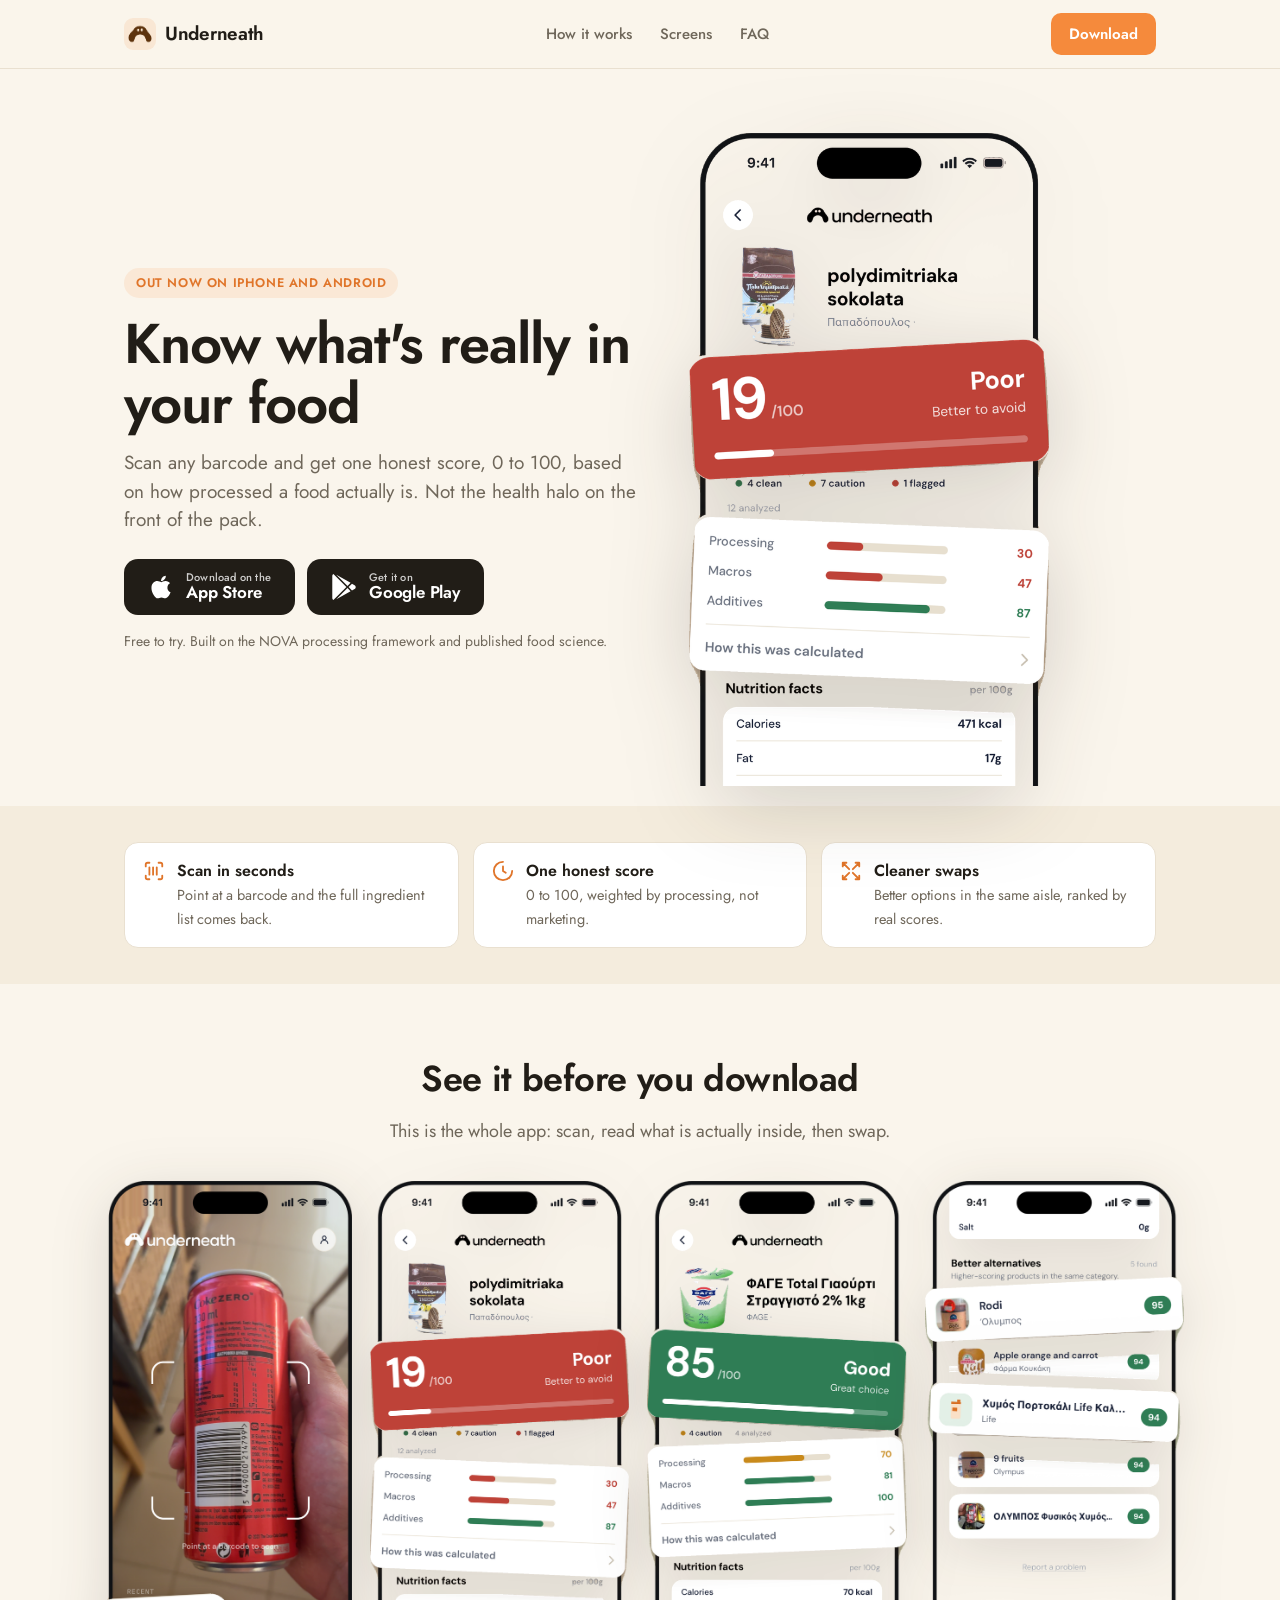
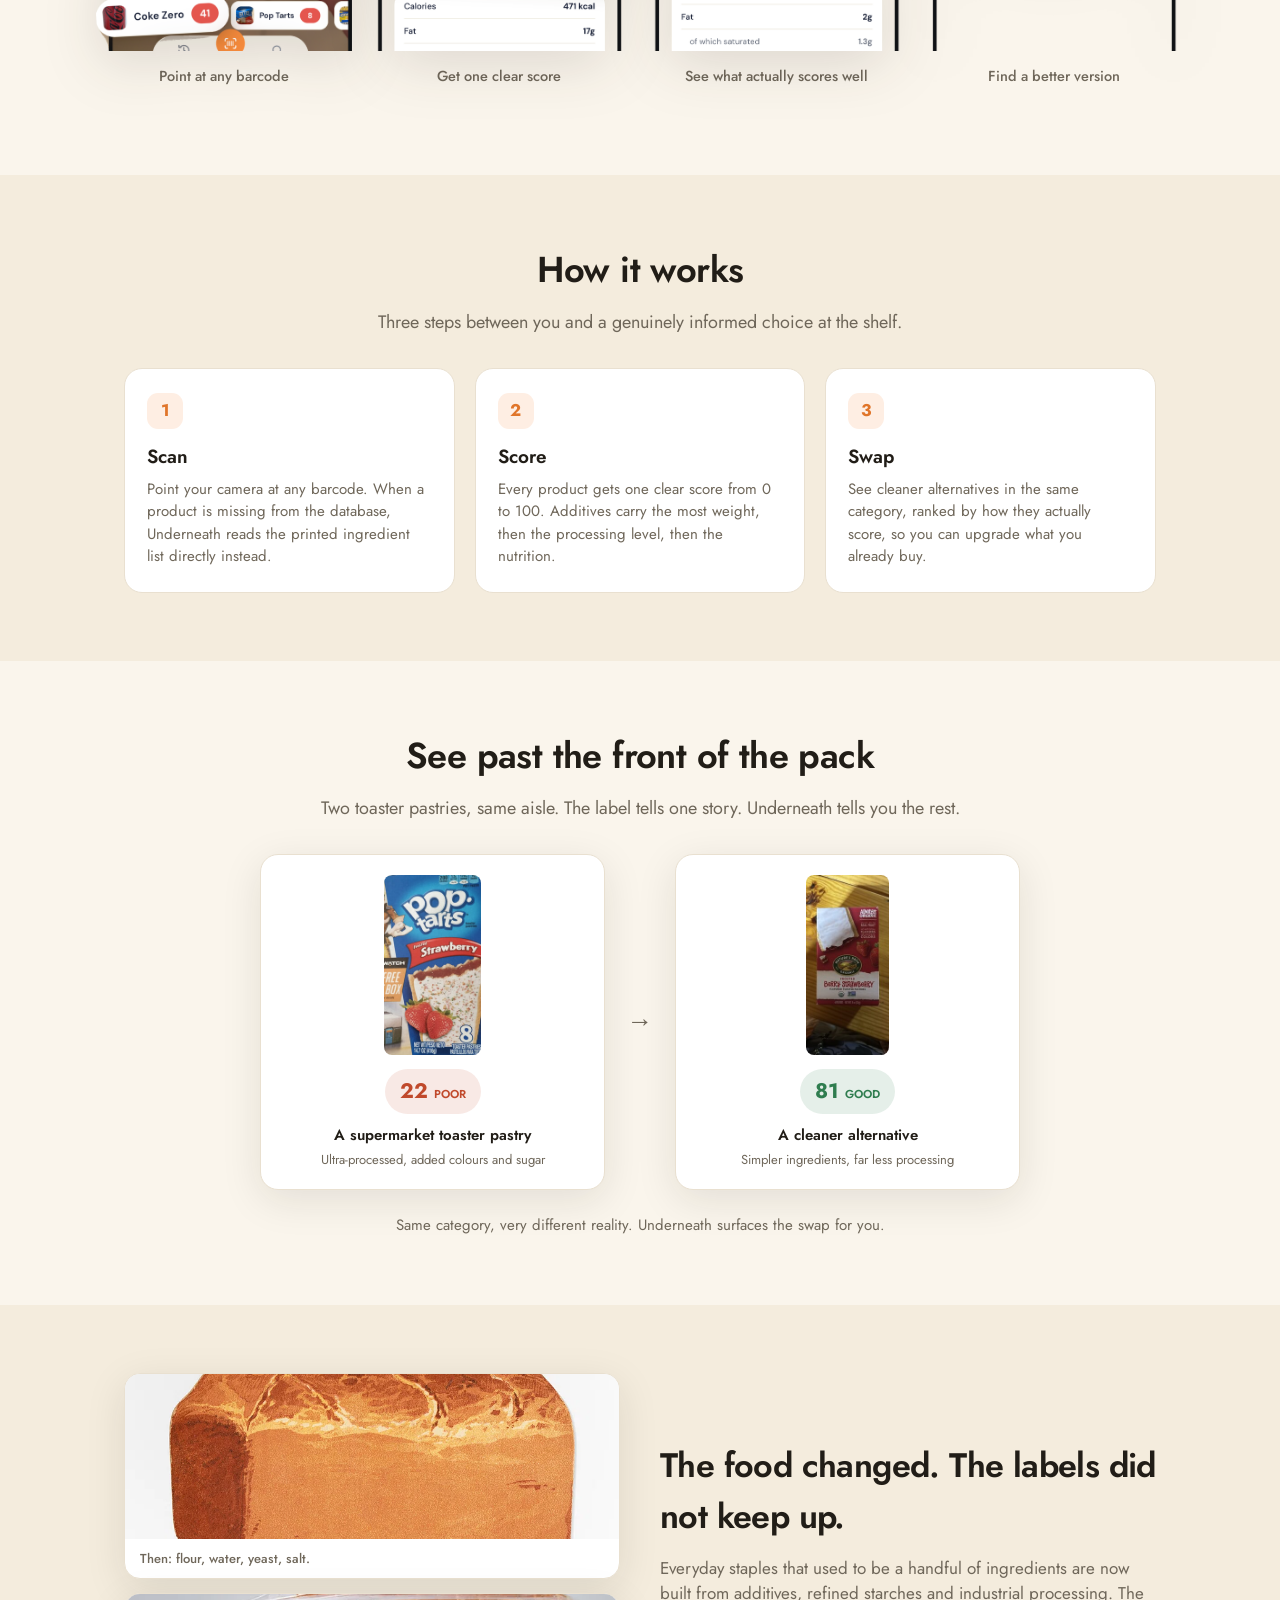
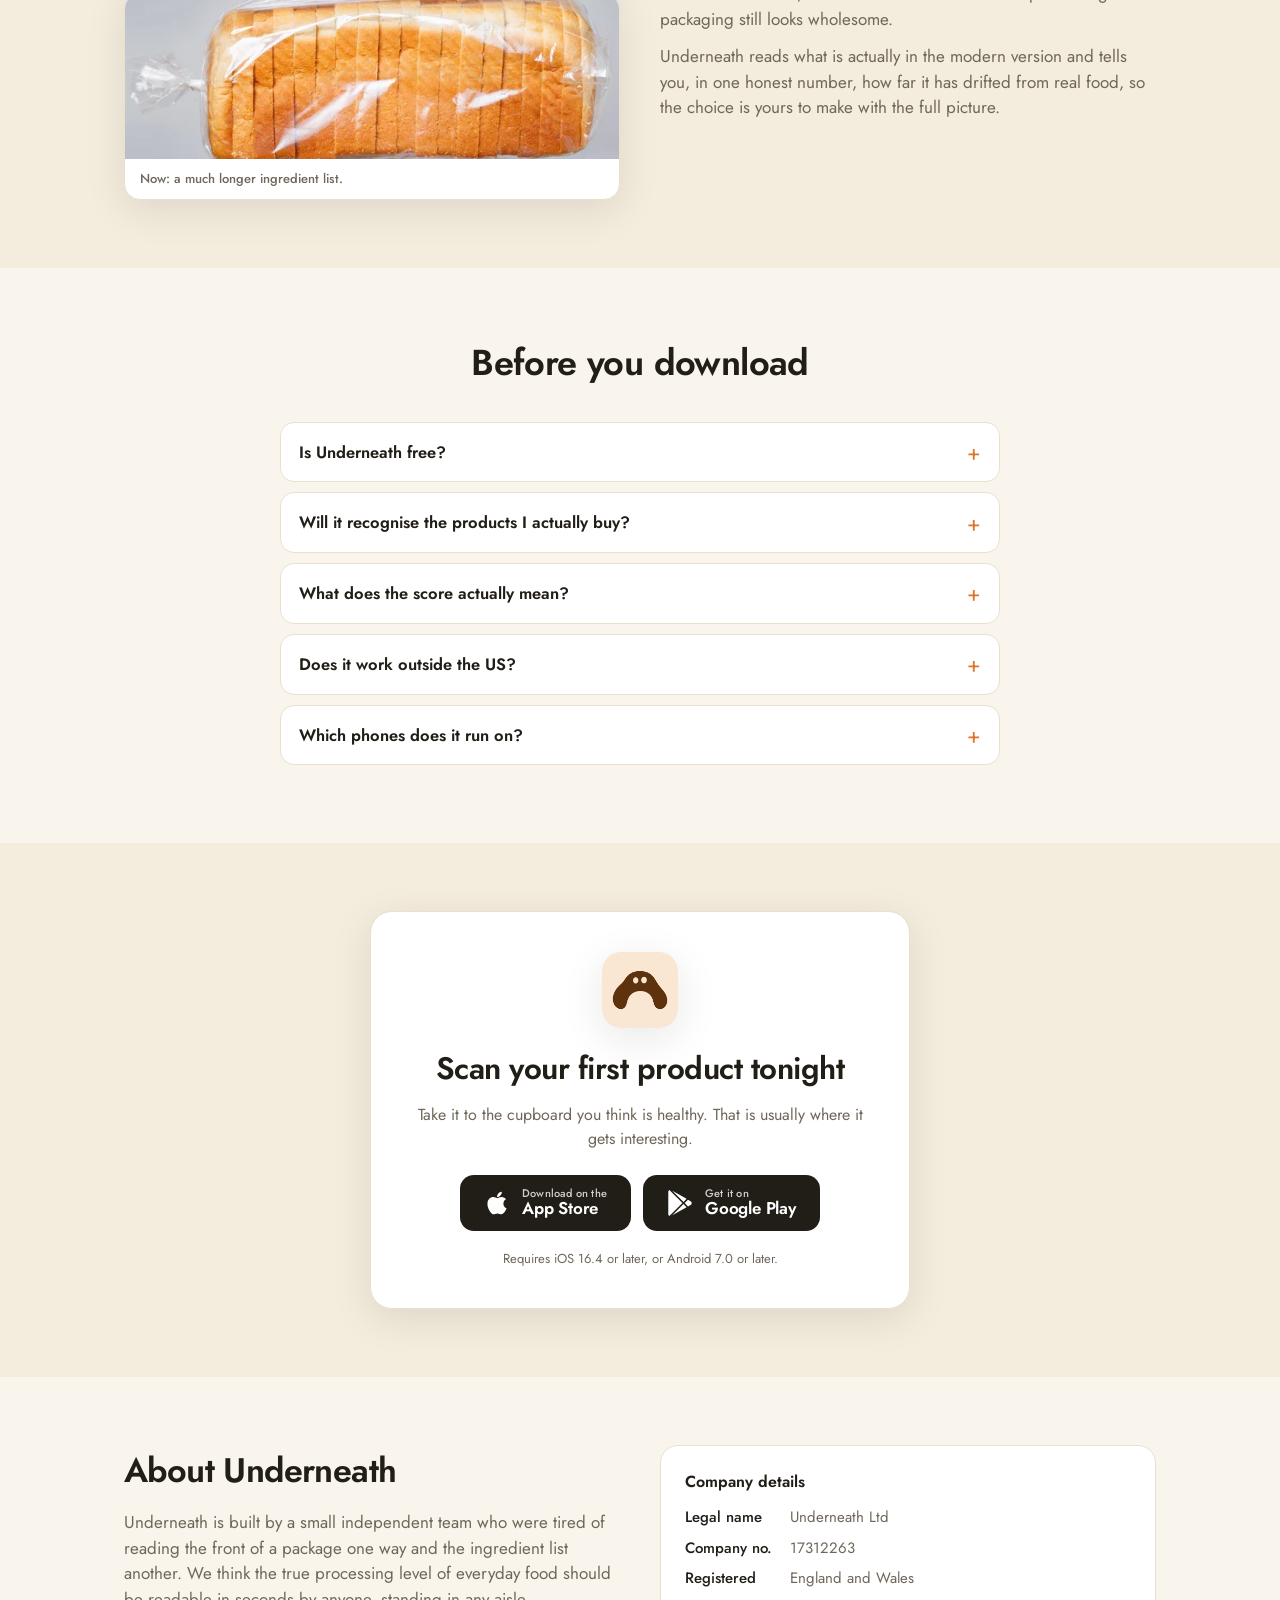
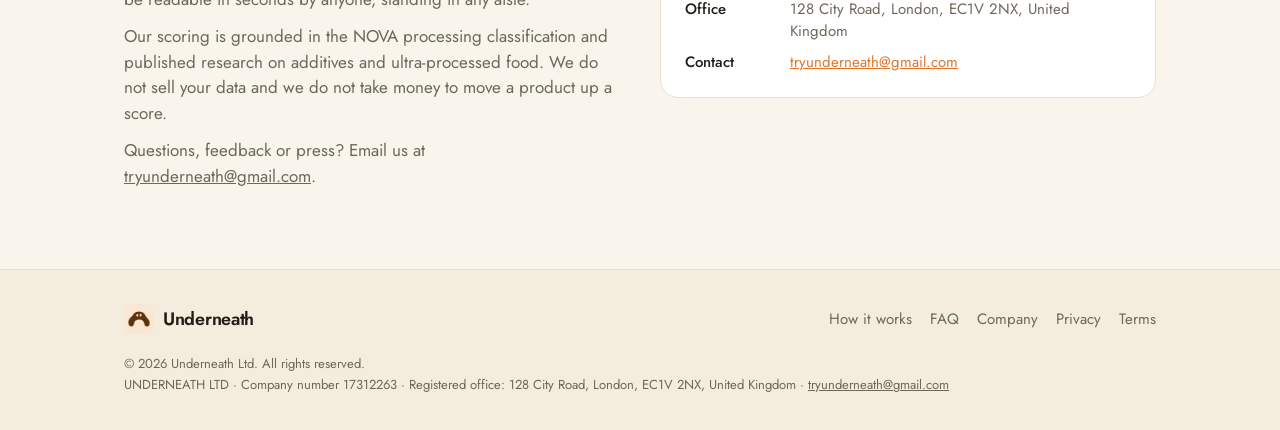
==== index.html @ b09c8080 "Use the current app screenshots on the landing page The old shots still showed the sub-score as "Sod" ====
<!DOCTYPE html>
<html lang="en">
<head>
<meta charset="UTF-8" />
<meta name="viewport" content="width=device-width, initial-scale=1, viewport-fit=cover" />
<title>Underneath | Know what's really in your food</title>
<meta name="description" content="Scan any barcode and get one honest score, 0 to 100, based on how processed a food really is. Underneath reads the additives behind the label and shows you cleaner swaps. Free to try on iPhone and Android." />
<meta name="theme-color" content="#faf5ec" />

<meta property="og:title" content="Underneath | Know what's really in your food" />
<meta property="og:description" content="Scan any food, see what's really inside, and find cleaner swaps. A processing-first food scanner, out now on iPhone and Android." />
<meta property="og:type" content="website" />
<meta property="og:url" content="https://tryunderneath.com/" />
<meta property="og:image" content="https://tryunderneath.com/icon.png" />
<meta name="twitter:card" content="summary" />

<link rel="icon" href="icon.png" />
<link rel="apple-touch-icon" href="icon.png" />
<link rel="preconnect" href="https://fonts.googleapis.com" />
<link rel="preconnect" href="https://fonts.gstatic.com" crossorigin />
<link href="https://fonts.googleapis.com/css2?family=Jost:wght@400;500;600;700&display=swap" rel="stylesheet" />
<style>
  :root {
    --cream: #faf5ec;
    --cream-2: #f4ecdd;
    --ink: #211d17;
    --muted: #6f675a;
    --orange: #f58a3c;
    --orange-dark: #e0752a;
    --green: #2f7d4f;
    --red: #c0492b;
    --card: #ffffff;
    --line: #e9e0d0;
    --shadow: 0 10px 40px rgba(33, 29, 23, 0.10);
    --dock-h: 76px;
  }
  * { box-sizing: border-box; margin: 0; padding: 0; }
  html { scroll-behavior: smooth; -webkit-text-size-adjust: 100%; }
  body {
    font-family: "Jost", -apple-system, BlinkMacSystemFont, "Segoe UI", sans-serif;
    background: var(--cream);
    color: var(--ink);
    -webkit-font-smoothing: antialiased;
    line-height: 1.5;
    overflow-x: hidden;
  }
  a { color: inherit; }
  img { max-width: 100%; display: block; }
  .container { width: 100%; max-width: 1080px; margin: 0 auto; padding: 0 20px; }

  /* ---------- Buttons ---------- */
  .btn {
    display: inline-flex; align-items: center; justify-content: center;
    min-height: 50px; padding: 13px 22px;
    font-family: inherit; font-size: 16px; font-weight: 600;
    color: #fff; background: var(--orange);
    border: none; border-radius: 12px; cursor: pointer;
    text-decoration: none; white-space: nowrap;
    transition: background .15s, transform .05s;
  }
  .btn:hover { background: var(--orange-dark); }
  .btn:active { transform: translateY(1px); }
  .btn.sm { min-height: 42px; padding: 9px 18px; font-size: 15px; border-radius: 10px; }

  /* Store buttons. Both render by default so the page still works with no JS;
     platform detection then narrows it down to the one that matters. */
  .store-row { display: flex; gap: 12px; flex-wrap: wrap; }
  .store-row.center { justify-content: center; }
  .store-btn {
    display: inline-flex; align-items: center; gap: 12px;
    min-height: 56px; padding: 12px 24px;
    border-radius: 14px;
    background: var(--ink); color: #fff; text-decoration: none;
    transition: opacity .15s, transform .05s;
  }
  .store-btn:hover { opacity: .88; }
  .store-btn:active { transform: translateY(1px); }
  .store-btn svg { width: 26px; height: 26px; flex: none; fill: currentColor; }
  .store-btn .txt { display: flex; flex-direction: column; line-height: 1.15; text-align: left; }
  .store-btn .txt small { font-size: 11px; font-weight: 500; opacity: .78; letter-spacing: .2px; }
  .store-btn .txt strong { font-size: 17px; font-weight: 600; letter-spacing: -.2px; }

  /* The other platform, demoted to a quiet text link. */
  .alt-plat { margin-top: 14px; font-size: 14px; color: var(--muted); display: none; }
  .alt-plat a { color: var(--muted); text-underline-offset: 3px; }
  body.plat-ios .store-btn.for-android,
  body.plat-android .store-btn.for-ios { display: none; }
  body.plat-ios .alt-plat.for-android,
  body.plat-android .alt-plat.for-ios { display: block; }
  .store-row.center + .alt-plat { text-align: center; }

  /* ---------- Header ---------- */
  /* Sticky on desktop only. On a phone the bottom dock is the persistent
     call to action, and a second one pinned to the top is just clutter
     sitting outside thumb reach. */
  header.site {
    background: rgba(250, 245, 236, 0.9);
    backdrop-filter: saturate(140%) blur(10px);
    border-bottom: 1px solid var(--line);
  }
  @media (min-width: 900px) {
    header.site { position: sticky; top: 0; z-index: 50; }
  }
  .nav { display: flex; align-items: center; justify-content: space-between; height: 62px; gap: 12px; }
  .brand { display: flex; align-items: center; gap: 9px; text-decoration: none; }
  .brand img { width: 32px; height: 32px; border-radius: 9px; }
  .brand span { font-weight: 600; font-size: 19px; letter-spacing: -0.3px; }
  .nav-links { display: none; align-items: center; gap: 28px; }
  .nav-links a { text-decoration: none; color: var(--muted); font-size: 15px; font-weight: 500; }
  .nav-links a:hover { color: var(--ink); }

  /* ---------- Hero ---------- */
  .hero { padding: 40px 0 0; }
  .eyebrow {
    display: inline-block; font-size: 12.5px; font-weight: 600;
    letter-spacing: 0.6px; text-transform: uppercase;
    color: var(--orange-dark); background: rgba(245, 138, 60, 0.12);
    padding: 6px 12px; border-radius: 999px; margin-bottom: 16px;
  }
  h1 {
    font-size: clamp(34px, 8.6vw, 56px);
    font-weight: 600; line-height: 1.06; letter-spacing: -1px;
    margin-bottom: 16px;
  }
  .lead { font-size: clamp(16.5px, 4.3vw, 19px); color: var(--muted); max-width: 520px; margin-bottom: 24px; }
  .trust { margin-top: 16px; font-size: 14px; color: var(--muted); }
  .hero-shot { margin: 30px auto 0; max-width: 320px; }
  .hero-shot img { width: 100%; height: auto; filter: drop-shadow(0 18px 40px rgba(33,29,23,.18)); }

  /* ---------- Sections ---------- */
  section { padding: 56px 0; }
  .section-head { max-width: 640px; margin: 0 auto 32px; text-align: center; }
  .section-head h2 { font-size: clamp(26px, 6.4vw, 36px); font-weight: 600; letter-spacing: -0.6px; margin-bottom: 12px; }
  .section-head p { font-size: clamp(15.5px, 4vw, 18px); color: var(--muted); }
  .alt { background: var(--cream-2); }

  /* ---------- Fact strip ---------- */
  .facts { display: grid; grid-template-columns: 1fr; gap: 10px; }
  .fact {
    display: flex; align-items: flex-start; gap: 12px;
    background: var(--card); border: 1px solid var(--line);
    border-radius: 14px; padding: 16px 18px;
  }
  .fact svg { width: 22px; height: 22px; flex: none; margin-top: 1px; stroke: var(--orange-dark); fill: none; stroke-width: 2; stroke-linecap: round; stroke-linejoin: round; }
  .fact b { display: block; font-size: 16px; font-weight: 600; }
  .fact span { font-size: 14.5px; color: var(--muted); }

  /* ---------- Screenshot gallery ---------- */
  .gallery {
    display: flex; gap: 18px;
    overflow-x: auto; scroll-snap-type: x mandatory;
    padding: 4px 20px 20px;
    margin: 0 -20px;
    -webkit-overflow-scrolling: touch;
    scrollbar-width: none;
  }
  .gallery::-webkit-scrollbar { display: none; }
  .gallery figure { flex: 0 0 auto; scroll-snap-align: center; text-align: center; }
  /* The cutouts have slightly different widths, so size them by height and let
     each figure hug its own image: the phones then line up on a common baseline
     with the captions in a row, and nothing gets squashed to a fixed width. */
  .gallery img {
    width: auto; height: 440px;
    filter: drop-shadow(0 12px 28px rgba(33,29,23,.14));
  }
  .gallery figcaption { margin-top: 14px; font-size: 14.5px; color: var(--muted); font-weight: 500; }

  /* ---------- Steps ---------- */
  .steps { display: grid; grid-template-columns: 1fr; gap: 14px; }
  .step { background: var(--card); border: 1px solid var(--line); border-radius: 18px; padding: 24px 22px; }
  .step .n {
    width: 36px; height: 36px; border-radius: 11px;
    background: rgba(245, 138, 60, 0.14); color: var(--orange-dark);
    display: flex; align-items: center; justify-content: center;
    font-weight: 700; font-size: 17px; margin-bottom: 14px;
  }
  .step h3 { font-size: 19px; font-weight: 600; margin-bottom: 6px; }
  .step p { color: var(--muted); font-size: 15px; }

  /* ---------- Compare ---------- */
  .compare { display: grid; grid-template-columns: 1fr; gap: 16px; max-width: 760px; margin: 0 auto; align-items: center; }
  .prod { background: var(--card); border: 1px solid var(--line); border-radius: 18px; padding: 20px; text-align: center; box-shadow: var(--shadow); }
  .prod img { height: 150px; width: auto; margin: 0 auto 14px; border-radius: 8px; }
  .badge { display: inline-flex; align-items: baseline; gap: 6px; padding: 7px 15px; border-radius: 999px; font-weight: 700; font-size: 21px; }
  .badge small { font-size: 11.5px; font-weight: 600; }
  .badge.bad { background: rgba(192, 73, 43, 0.12); color: var(--red); }
  .badge.good { background: rgba(47, 125, 79, 0.12); color: var(--green); }
  .prod .pname { margin-top: 10px; font-weight: 600; font-size: 15px; }
  .prod .pnote { font-size: 13px; color: var(--muted); margin-top: 3px; }
  .arrow { font-size: 26px; color: var(--muted); text-align: center; transform: rotate(90deg); }
  .compare-caption { text-align: center; color: var(--muted); font-size: 15px; margin-top: 24px; }

  /* ---------- Why ---------- */
  .why-grid { display: grid; grid-template-columns: 1fr; gap: 28px; align-items: center; }
  .why-imgs { display: grid; gap: 14px; }
  .why-imgs figure { background: var(--card); border: 1px solid var(--line); border-radius: 16px; overflow: hidden; box-shadow: var(--shadow); }
  .why-imgs img { width: 100%; height: 165px; object-fit: cover; }
  .why-imgs figcaption { padding: 10px 15px; font-size: 13px; color: var(--muted); font-weight: 500; }
  .why-text h2 { font-size: clamp(26px, 6.4vw, 34px); font-weight: 600; letter-spacing: -0.6px; margin-bottom: 14px; }
  .why-text p { color: var(--muted); font-size: clamp(15.5px, 4vw, 17px); margin-bottom: 12px; }

  /* ---------- FAQ ---------- */
  .faq { max-width: 720px; margin: 0 auto; }
  .faq details {
    background: var(--card); border: 1px solid var(--line);
    border-radius: 14px; padding: 0 18px; margin-bottom: 10px;
  }
  .faq summary {
    list-style: none; cursor: pointer; padding: 17px 0;
    font-weight: 600; font-size: 16.5px;
    display: flex; align-items: center; justify-content: space-between; gap: 14px;
  }
  .faq summary::-webkit-details-marker { display: none; }
  .faq summary::after {
    content: "+"; font-size: 22px; font-weight: 400; color: var(--orange-dark);
    line-height: 1; flex: none; transition: transform .2s;
  }
  .faq details[open] summary::after { transform: rotate(45deg); }
  .faq p { color: var(--muted); font-size: 15.5px; padding: 0 0 18px; }

  /* ---------- Final CTA ---------- */
  .get-card {
    background: var(--card); border: 1px solid var(--line); border-radius: 22px;
    box-shadow: var(--shadow); max-width: 540px; margin: 0 auto;
    padding: 34px 24px; text-align: center;
  }
  .get-card img.icon { width: 76px; height: 76px; border-radius: 19px; margin: 0 auto 18px; box-shadow: var(--shadow); }
  .get-card h2 { font-size: clamp(25px, 6vw, 31px); font-weight: 600; letter-spacing: -0.5px; margin-bottom: 10px; }
  .get-card p.sub { color: var(--muted); font-size: 16px; margin-bottom: 24px; }
  .req { margin-top: 18px; font-size: 13px; color: var(--muted); }

  /* ---------- Company ---------- */
  .company-grid { display: grid; grid-template-columns: 1fr; gap: 28px; align-items: start; }
  .company-grid h2 { font-size: clamp(26px, 6.4vw, 34px); font-weight: 600; letter-spacing: -0.6px; margin-bottom: 14px; }
  .company-grid p { color: var(--muted); font-size: clamp(15.5px, 4vw, 17px); margin-bottom: 12px; }
  .company-card { background: var(--card); border: 1px solid var(--line); border-radius: 18px; padding: 24px; font-size: 15px; color: var(--muted); }
  .company-card h3 { color: var(--ink); font-size: 16px; font-weight: 600; margin-bottom: 12px; }
  .company-card dl { display: grid; grid-template-columns: auto 1fr; gap: 8px 18px; }
  .company-card dt { color: var(--ink); font-weight: 500; }
  .company-card a { color: var(--orange-dark); }

  /* ---------- Footer ---------- */
  footer.site { border-top: 1px solid var(--line); background: var(--cream-2); padding: 34px 0; }
  .foot-top { display: flex; align-items: center; justify-content: space-between; gap: 18px; flex-wrap: wrap; margin-bottom: 20px; }
  .foot-links { display: flex; gap: 18px; font-size: 15px; flex-wrap: wrap; }
  .foot-links a { color: var(--muted); text-decoration: none; }
  .foot-links a:hover { color: var(--ink); }
  .legal { font-size: 13px; color: var(--muted); line-height: 1.6; }
  .legal a { color: var(--muted); }

  /* ---------- Sticky mobile download dock ----------
     Revealed by JS once the hero CTA has scrolled away, so the download action
     is never more than a thumb away on a phone. */
  .dock {
    position: fixed; left: 0; right: 0; bottom: 0; z-index: 60;
    background: rgba(250, 245, 236, 0.94);
    backdrop-filter: saturate(140%) blur(12px);
    border-top: 1px solid var(--line);
    padding: 10px 16px calc(10px + env(safe-area-inset-bottom));
    transform: translateY(110%);
    transition: transform .25s ease;
    display: none;
  }
  .dock.show { transform: translateY(0); }
  .dock-inner { display: flex; align-items: center; gap: 12px; max-width: 560px; margin: 0 auto; }
  .dock img { width: 42px; height: 42px; border-radius: 11px; flex: none; }
  .dock .meta { flex: 1; min-width: 0; line-height: 1.25; }
  .dock .meta b { display: block; font-size: 15.5px; font-weight: 600; }
  .dock .meta span { font-size: 13px; color: var(--muted); }
  .dock .btn { flex: none; }
  body.has-dock { padding-bottom: var(--dock-h); }

  /* ---------- Larger screens ---------- */
  @media (min-width: 700px) {
    .container { padding: 0 24px; }
    section { padding: 68px 0; }
    .facts { grid-template-columns: repeat(3, 1fr); gap: 14px; }
    .steps { grid-template-columns: repeat(3, 1fr); gap: 20px; }
    .compare { grid-template-columns: 1fr auto 1fr; gap: 22px; }
    .arrow { transform: none; }
    .prod img { height: 180px; }
    .why-grid, .company-grid { grid-template-columns: 1fr 1fr; gap: 40px; }
    .gallery { padding: 4px 24px 20px; margin: 0 -24px; justify-content: center; }
    .gallery img { height: 470px; }
    .get-card { padding: 40px 34px; }
  }
  @media (min-width: 900px) {
    .nav { height: 68px; }
    .nav-links { display: flex; }
    .hero { padding: 64px 0 20px; }
    .hero-grid { display: grid; grid-template-columns: 1.05fr 0.95fr; gap: 48px; align-items: center; }
    .hero-shot { margin: 0; max-width: 360px; }
    .gallery { overflow: visible; }
  }
</style>
</head>
<body>
  <header class="site">
    <div class="container nav">
      <a class="brand" href="#top">
        <img src="icon.png" alt="Underneath app icon" width="32" height="32" />
        <span>Underneath</span>
      </a>
      <nav class="nav-links">
        <a href="#how">How it works</a>
        <a href="#see">Screens</a>
        <a href="#faq">FAQ</a>
      </nav>
      <a class="btn sm" href="#download">Download</a>
    </div>
  </header>

  <main id="top">
    <!-- Hero -->
    <section class="hero">
      <div class="container hero-grid">
        <div>
          <span class="eyebrow">Out now on iPhone and Android</span>
          <h1>Know what's really in your food</h1>
          <p class="lead">
            Scan any barcode and get one honest score, 0 to 100, based on how
            processed a food actually is. Not the health halo on the front of
            the pack.
          </p>

          <div class="store-row">
            <a class="store-btn for-ios" href="https://apps.apple.com/app/id6785015345">
              <svg viewBox="0 0 384 512" aria-hidden="true"><path d="M318.7 268.7c-.2-36.7 16.4-64.4 50-84.8-18.8-26.9-47.2-41.7-84.7-44.6-35.5-2.8-74.3 20.7-88.5 20.7-15 0-49.4-19.7-76.4-19.7C63.3 141.2 4 184.8 4 273.5q0 39.3 14.4 81.2c12.8 36.7 59 126.7 107.2 125.2 25.2-.6 43-17.9 75.8-17.9 31.8 0 48.3 17.9 76.4 17.9 48.6-.7 90.4-82.5 102.6-119.3-65.2-30.7-61.7-90-61.7-91.9zm-56.6-164.2c27.3-32.4 24.8-61.9 24-72.5-24.1 1.4-52 16.4-67.9 34.9-17.5 19.8-27.8 44.3-25.6 71.9 26.1 2 49.9-11.4 69.5-34.3z"/></svg>
              <span class="txt"><small>Download on the</small><strong>App Store</strong></span>
            </a>
            <a class="store-btn for-android" href="https://play.google.com/store/apps/details?id=com.underneath.v2">
              <svg viewBox="0 0 512 512" aria-hidden="true"><path d="M325.3 234.3 104.6 13l280.8 161.2-60.1 60.1zM47 0C34 6.8 25.3 19.2 25.3 35.3v441.3c0 16.1 8.7 28.5 21.7 35.3l256.6-256L47 0zm425.2 225.6-58.9-34.1-65.7 65.5 65.7 65.5 60.1-34.1c18-14.3 18-46.5-1.2-62.8zM104.6 499l280.8-161.2-60.1-60.1L104.6 499z"/></svg>
              <span class="txt"><small>Get it on</small><strong>Google Play</strong></span>
            </a>
          </div>
          <p class="alt-plat for-android">Also on <a href="https://play.google.com/store/apps/details?id=com.underneath.v2">Google Play</a></p>
          <p class="alt-plat for-ios">Also on the <a href="https://apps.apple.com/app/id6785015345">App Store</a></p>

          <p class="trust">Free to try. Built on the NOVA processing framework and published food science.</p>
        </div>

        <div class="hero-shot">
          <img src="assets/shot-02.png" alt="The Underneath app showing a scanned biscuit scored 19 out of 100, with its processing, macro and additive breakdown" width="599" height="1087" />
        </div>
      </div>
    </section>

    <!-- Quick facts -->
    <section class="alt" style="padding-top:36px;padding-bottom:36px">
      <div class="container">
        <div class="facts">
          <div class="fact">
            <svg viewBox="0 0 24 24" aria-hidden="true"><path d="M3 7V5a2 2 0 0 1 2-2h2M17 3h2a2 2 0 0 1 2 2v2M21 17v2a2 2 0 0 1-2 2h-2M7 21H5a2 2 0 0 1-2-2v-2M7 8v8M11 8v8M15 8v8"/></svg>
            <div><b>Scan in seconds</b><span>Point at a barcode and the full ingredient list comes back.</span></div>
          </div>
          <div class="fact">
            <svg viewBox="0 0 24 24" aria-hidden="true"><path d="M12 2a10 10 0 1 0 10 10"/><path d="M12 7v5l3 2"/></svg>
            <div><b>One honest score</b><span>0 to 100, weighted by processing, not marketing.</span></div>
          </div>
          <div class="fact">
            <svg viewBox="0 0 24 24" aria-hidden="true"><path d="M17 3h4v4M21 3l-7 7M7 21H3v-4M3 21l7-7"/><path d="M3 7V3h4M3 3l7 7M17 21h4v-4M21 21l-7-7"/></svg>
            <div><b>Cleaner swaps</b><span>Better options in the same aisle, ranked by real scores.</span></div>
          </div>
        </div>
      </div>
    </section>

    <!-- Screens -->
    <section id="see">
      <div class="container">
        <div class="section-head">
          <h2>See it before you download</h2>
          <p>This is the whole app: scan, read what is actually inside, then swap.</p>
        </div>
      </div>
      <div class="container">
        <div class="gallery">
          <figure>
            <img src="assets/shot-01.png" alt="Scanning a drink barcode with the Underneath camera" loading="lazy" width="592" height="1087" />
            <figcaption>Point at any barcode</figcaption>
          </figure>
          <figure>
            <img src="assets/shot-02.png" alt="A biscuit scored 19 out of 100 and marked Poor, with processing, macro and additive bars" loading="lazy" width="599" height="1087" />
            <figcaption>Get one clear score</figcaption>
          </figure>
          <figure>
            <img src="assets/shot-03.png" alt="A strained yogurt scored 85 out of 100 and marked Good, with its own breakdown and nutrition facts" loading="lazy" width="601" height="1087" />
            <figcaption>See what actually scores well</figcaption>
          </figure>
          <figure>
            <img src="assets/shot-04.png" alt="A list of higher scoring alternatives in the same category, each with its own score" loading="lazy" width="600" height="1087" />
            <figcaption>Find a better version</figcaption>
          </figure>
        </div>
      </div>
    </section>

    <!-- How it works -->
    <section id="how" class="alt">
      <div class="container">
        <div class="section-head">
          <h2>How it works</h2>
          <p>Three steps between you and a genuinely informed choice at the shelf.</p>
        </div>
        <div class="steps">
          <div class="step">
            <div class="n">1</div>
            <h3>Scan</h3>
            <p>Point your camera at any barcode. When a product is missing from
              the database, Underneath reads the printed ingredient list
              directly instead.</p>
          </div>
          <div class="step">
            <div class="n">2</div>
            <h3>Score</h3>
            <p>Every product gets one clear score from 0 to 100. Additives carry
              the most weight, then the processing level, then the nutrition.</p>
          </div>
          <div class="step">
            <div class="n">3</div>
            <h3>Swap</h3>
            <p>See cleaner alternatives in the same category, ranked by how they
              actually score, so you can upgrade what you already buy.</p>
          </div>
        </div>
      </div>
    </section>

    <!-- Real example -->
    <section id="example">
      <div class="container">
        <div class="section-head">
          <h2>See past the front of the pack</h2>
          <p>Two toaster pastries, same aisle. The label tells one story. Underneath tells you the rest.</p>
        </div>
        <div class="compare">
          <div class="prod">
            <img src="assets/poptarts.jpg" alt="A conventional toaster pastry" loading="lazy" />
            <span class="badge bad">22 <small>POOR</small></span>
            <div class="pname">A supermarket toaster pastry</div>
            <div class="pnote">Ultra-processed, added colours and sugar</div>
          </div>
          <div class="arrow">&rarr;</div>
          <div class="prod">
            <img src="assets/naturespath.jpg" alt="A cleaner toaster pastry alternative" loading="lazy" />
            <span class="badge good">81 <small>GOOD</small></span>
            <div class="pname">A cleaner alternative</div>
            <div class="pnote">Simpler ingredients, far less processing</div>
          </div>
        </div>
        <p class="compare-caption">Same category, very different reality. Underneath surfaces the swap for you.</p>
      </div>
    </section>

    <!-- Why processing -->
    <section id="why" class="alt">
      <div class="container why-grid">
        <div class="why-imgs">
          <figure>
            <img src="assets/bread-then.webp" alt="Simple traditional bread" loading="lazy" />
            <figcaption>Then: flour, water, yeast, salt.</figcaption>
          </figure>
          <figure>
            <img src="assets/bread-now.jpg" alt="Modern packaged bread" loading="lazy" />
            <figcaption>Now: a much longer ingredient list.</figcaption>
          </figure>
        </div>
        <div class="why-text">
          <h2>The food changed. The labels did not keep up.</h2>
          <p>Everyday staples that used to be a handful of ingredients are now
            built from additives, refined starches and industrial processing.
            The packaging still looks wholesome.</p>
          <p>Underneath reads what is actually in the modern version and tells
            you, in one honest number, how far it has drifted from real food, so
            the choice is yours to make with the full picture.</p>
        </div>
      </div>
    </section>

    <!-- FAQ -->
    <section id="faq">
      <div class="container">
        <div class="section-head">
          <h2>Before you download</h2>
        </div>
        <div class="faq">
          <details>
            <summary>Is Underneath free?</summary>
            <p>You can try it free. After the trial, Underneath is a paid
              subscription. That is deliberate: there are no ads and no brand can
              pay to move its score, so the only thing the app answers to is
              you.</p>
          </details>
          <details>
            <summary>Will it recognise the products I actually buy?</summary>
            <p>Underneath looks up barcodes in a global food database that covers
              most packaged products. If yours is missing, point the camera at
              the ingredient list and the app will read and score it from the
              label itself.</p>
          </details>
          <details>
            <summary>What does the score actually mean?</summary>
            <p>One number from 0 to 100, weighted toward processing. Additives
              carry the most weight, then how processed the food is on the NOVA
              scale, then the nutrition. A high score means the food is close to
              its whole form, not that it is low calorie.</p>
          </details>
          <details>
            <summary>Does it work outside the US?</summary>
            <p>Yes. The underlying database is global and community maintained,
              so coverage is strongest for packaged food in Europe and North
              America and keeps improving elsewhere. The label reader works
              anywhere, in any language it can see.</p>
          </details>
          <details>
            <summary>Which phones does it run on?</summary>
            <p>iPhone on iOS 16.4 or later, and Android phones on Android 7.0 or
              later.</p>
          </details>
        </div>
      </div>
    </section>

    <!-- Download -->
    <section id="download" class="alt">
      <div class="container">
        <div class="get-card">
          <img class="icon" src="icon.png" alt="Underneath" width="76" height="76" />
          <h2>Scan your first product tonight</h2>
          <p class="sub">Take it to the cupboard you think is healthy. That is usually where it gets interesting.</p>
          <div class="store-row center">
            <a class="store-btn for-ios" href="https://apps.apple.com/app/id6785015345">
              <svg viewBox="0 0 384 512" aria-hidden="true"><path d="M318.7 268.7c-.2-36.7 16.4-64.4 50-84.8-18.8-26.9-47.2-41.7-84.7-44.6-35.5-2.8-74.3 20.7-88.5 20.7-15 0-49.4-19.7-76.4-19.7C63.3 141.2 4 184.8 4 273.5q0 39.3 14.4 81.2c12.8 36.7 59 126.7 107.2 125.2 25.2-.6 43-17.9 75.8-17.9 31.8 0 48.3 17.9 76.4 17.9 48.6-.7 90.4-82.5 102.6-119.3-65.2-30.7-61.7-90-61.7-91.9zm-56.6-164.2c27.3-32.4 24.8-61.9 24-72.5-24.1 1.4-52 16.4-67.9 34.9-17.5 19.8-27.8 44.3-25.6 71.9 26.1 2 49.9-11.4 69.5-34.3z"/></svg>
              <span class="txt"><small>Download on the</small><strong>App Store</strong></span>
            </a>
            <a class="store-btn for-android" href="https://play.google.com/store/apps/details?id=com.underneath.v2">
              <svg viewBox="0 0 512 512" aria-hidden="true"><path d="M325.3 234.3 104.6 13l280.8 161.2-60.1 60.1zM47 0C34 6.8 25.3 19.2 25.3 35.3v441.3c0 16.1 8.7 28.5 21.7 35.3l256.6-256L47 0zm425.2 225.6-58.9-34.1-65.7 65.5 65.7 65.5 60.1-34.1c18-14.3 18-46.5-1.2-62.8zM104.6 499l280.8-161.2-60.1-60.1L104.6 499z"/></svg>
              <span class="txt"><small>Get it on</small><strong>Google Play</strong></span>
            </a>
          </div>
          <p class="alt-plat for-android">Also on <a href="https://play.google.com/store/apps/details?id=com.underneath.v2">Google Play</a></p>
          <p class="alt-plat for-ios">Also on the <a href="https://apps.apple.com/app/id6785015345">App Store</a></p>
          <p class="req">Requires iOS 16.4 or later, or Android 7.0 or later.</p>
        </div>
      </div>
    </section>

    <!-- Company -->
    <section id="company">
      <div class="container company-grid">
        <div>
          <h2>About Underneath</h2>
          <p>Underneath is built by a small independent team who were tired of
            reading the front of a package one way and the ingredient list
            another. We think the true processing level of everyday food should
            be readable in seconds by anyone, standing in any aisle.</p>
          <p>Our scoring is grounded in the NOVA processing classification and
            published research on additives and ultra-processed food. We do not
            sell your data and we do not take money to move a product up a score.</p>
          <p>Questions, feedback or press? Email us at
            <a href="mailto:tryunderneath@gmail.com">tryunderneath@gmail.com</a>.</p>
        </div>
        <div class="company-card">
          <h3>Company details</h3>
          <dl>
            <dt>Legal name</dt><dd>Underneath Ltd</dd>
            <dt>Company no.</dt><dd>17312263</dd>
            <dt>Registered</dt><dd>England and Wales</dd>
            <dt>Office</dt><dd>128 City Road, London, EC1V 2NX, United Kingdom</dd>
            <dt>Contact</dt><dd><a href="mailto:tryunderneath@gmail.com">tryunderneath@gmail.com</a></dd>
          </dl>
        </div>
      </div>
    </section>
  </main>

  <footer class="site">
    <div class="container">
      <div class="foot-top">
        <a class="brand" href="#top">
          <img src="icon.png" alt="Underneath" width="30" height="30" style="width:30px;height:30px;border-radius:8px" />
          <span style="font-weight:600;font-size:18px">Underneath</span>
        </a>
        <nav class="foot-links">
          <a href="#how">How it works</a>
          <a href="#faq">FAQ</a>
          <a href="#company">Company</a>
          <a href="https://thanosrokkas.github.io/underneath-privacy/">Privacy</a>
          <a href="https://thanosrokkas.github.io/underneath-privacy/terms">Terms</a>
        </nav>
      </div>
      <p class="legal">
        &copy; <span id="year">2026</span> Underneath Ltd. All rights reserved.<br />
        UNDERNEATH LTD &middot; Company number 17312263 &middot; Registered office: 128 City Road, London, EC1V 2NX, United Kingdom &middot;
        <a href="mailto:tryunderneath@gmail.com">tryunderneath@gmail.com</a>
      </p>
    </div>
  </footer>

  <!-- Sticky download bar, phones only -->
  <div class="dock" id="dock">
    <div class="dock-inner">
      <img src="icon.png" alt="" width="42" height="42" />
      <div class="meta">
        <b>Underneath</b>
        <span>Free to try</span>
      </div>
      <a class="btn sm" id="dockBtn" href="#download">Download</a>
    </div>
  </div>

  <script>
    document.getElementById("year").textContent = new Date().getFullYear();

    var IOS_URL = "https://apps.apple.com/app/id6785015345";
    var PLAY_URL = "https://play.google.com/store/apps/details?id=com.underneath.v2";

    // Show people the store they can actually install from. Anything we cannot
    // identify keeps both buttons, which is also the no-JS state.
    var ua = navigator.userAgent || "";
    var isIOS = /iPad|iPhone|iPod/.test(ua) ||
                (/Macintosh/.test(ua) && typeof document.ontouchend !== "undefined");
    var isAndroid = /Android/.test(ua);

    if (isIOS) document.body.classList.add("plat-ios");
    else if (isAndroid) document.body.classList.add("plat-android");

    // The floating bar only earns its space on a phone, where the header CTA
    // scrolls away and there is no room for a persistent one.
    var dock = document.getElementById("dock");
    var dockBtn = document.getElementById("dockBtn");
    var isPhone = window.matchMedia("(max-width: 899px)").matches;

    if (isPhone) {
      if (isIOS) dockBtn.href = IOS_URL;
      else if (isAndroid) dockBtn.href = PLAY_URL;

      dock.style.display = "block";
      document.body.classList.add("has-dock");

      var hero = document.querySelector(".hero .store-row");
      var footerCta = document.getElementById("download");

      // Hide the bar while either real set of buttons is on screen, so we are
      // never stacking a second call to action on top of the one being read.
      var onscreen = [];
      var io = new IntersectionObserver(function (entries) {
        entries.forEach(function (e) {
          var i = onscreen.indexOf(e.target);
          if (e.isIntersecting && i === -1) onscreen.push(e.target);
          if (!e.isIntersecting && i !== -1) onscreen.splice(i, 1);
        });
        dock.classList.toggle("show", onscreen.length === 0);
      }, { threshold: 0.15 });

      if (hero) io.observe(hero);
      if (footerCta) io.observe(footerCta);
    }
  </script>
</body>
</html>
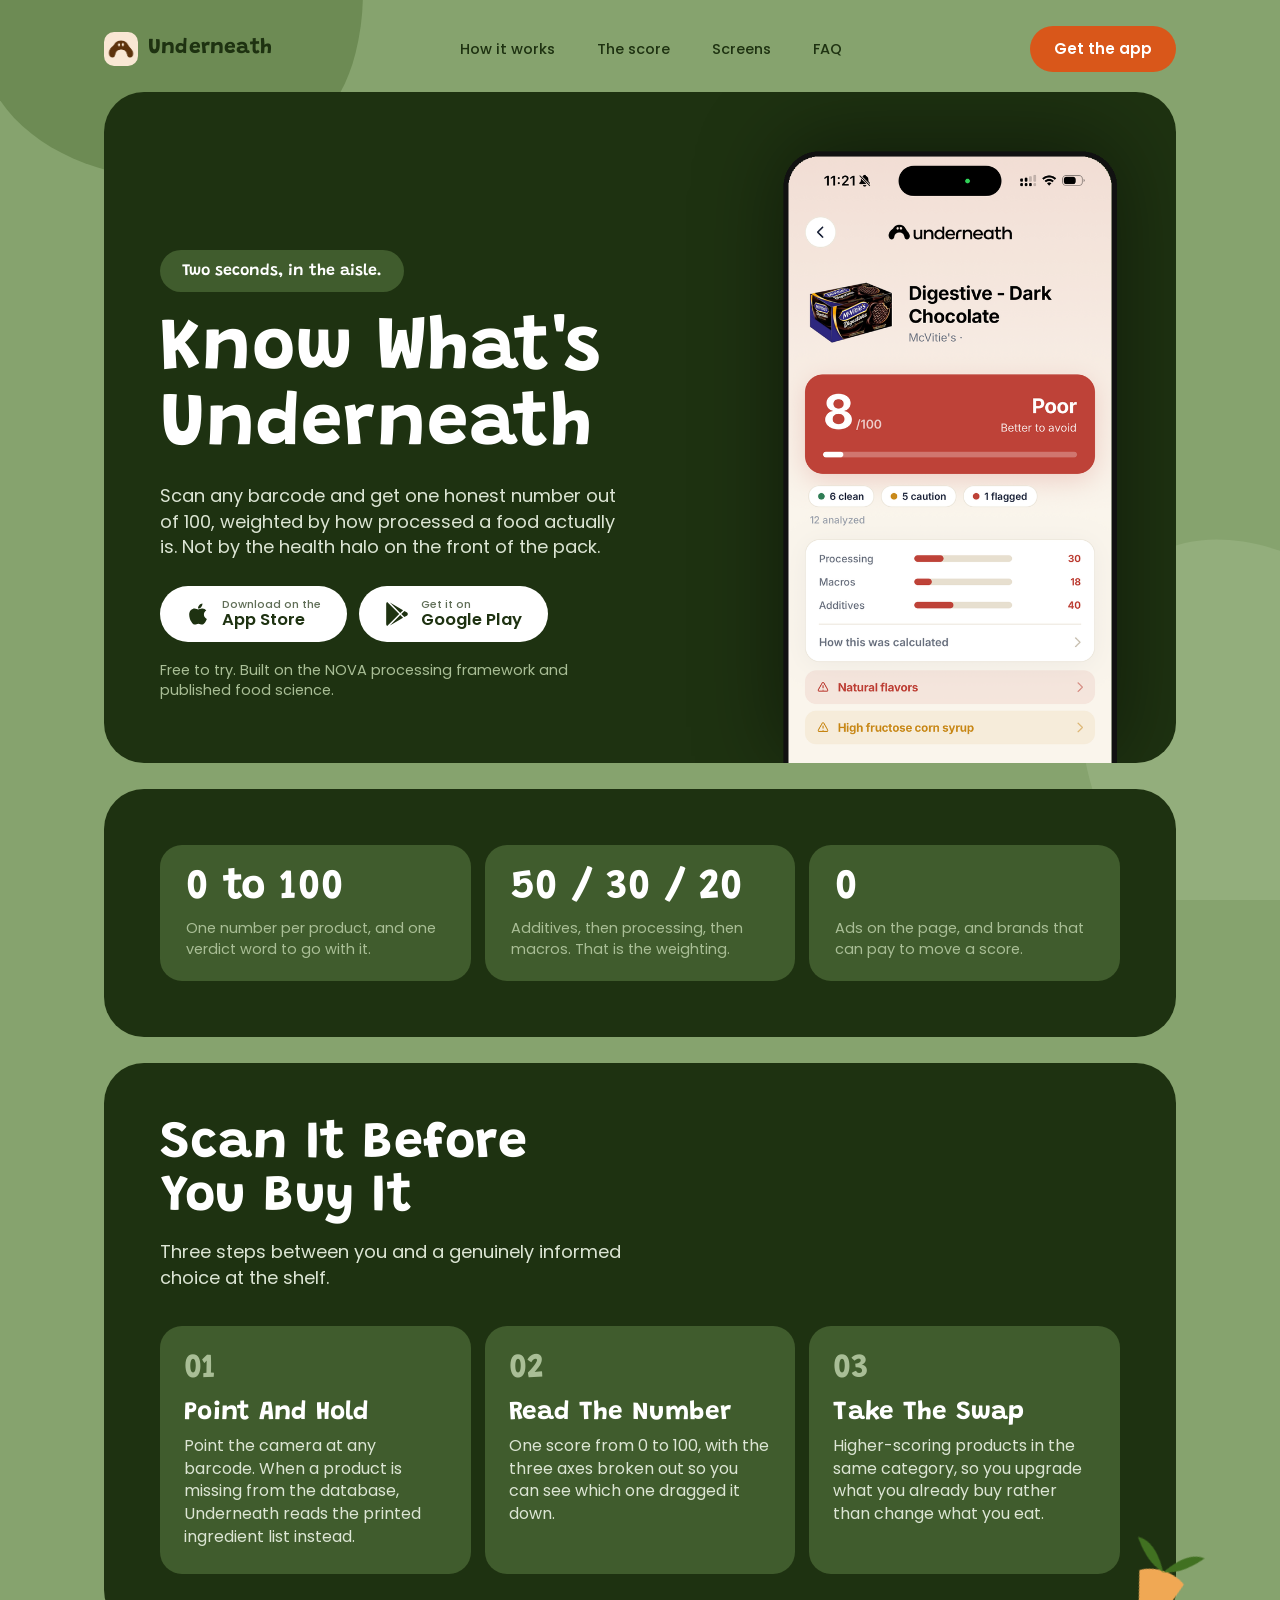
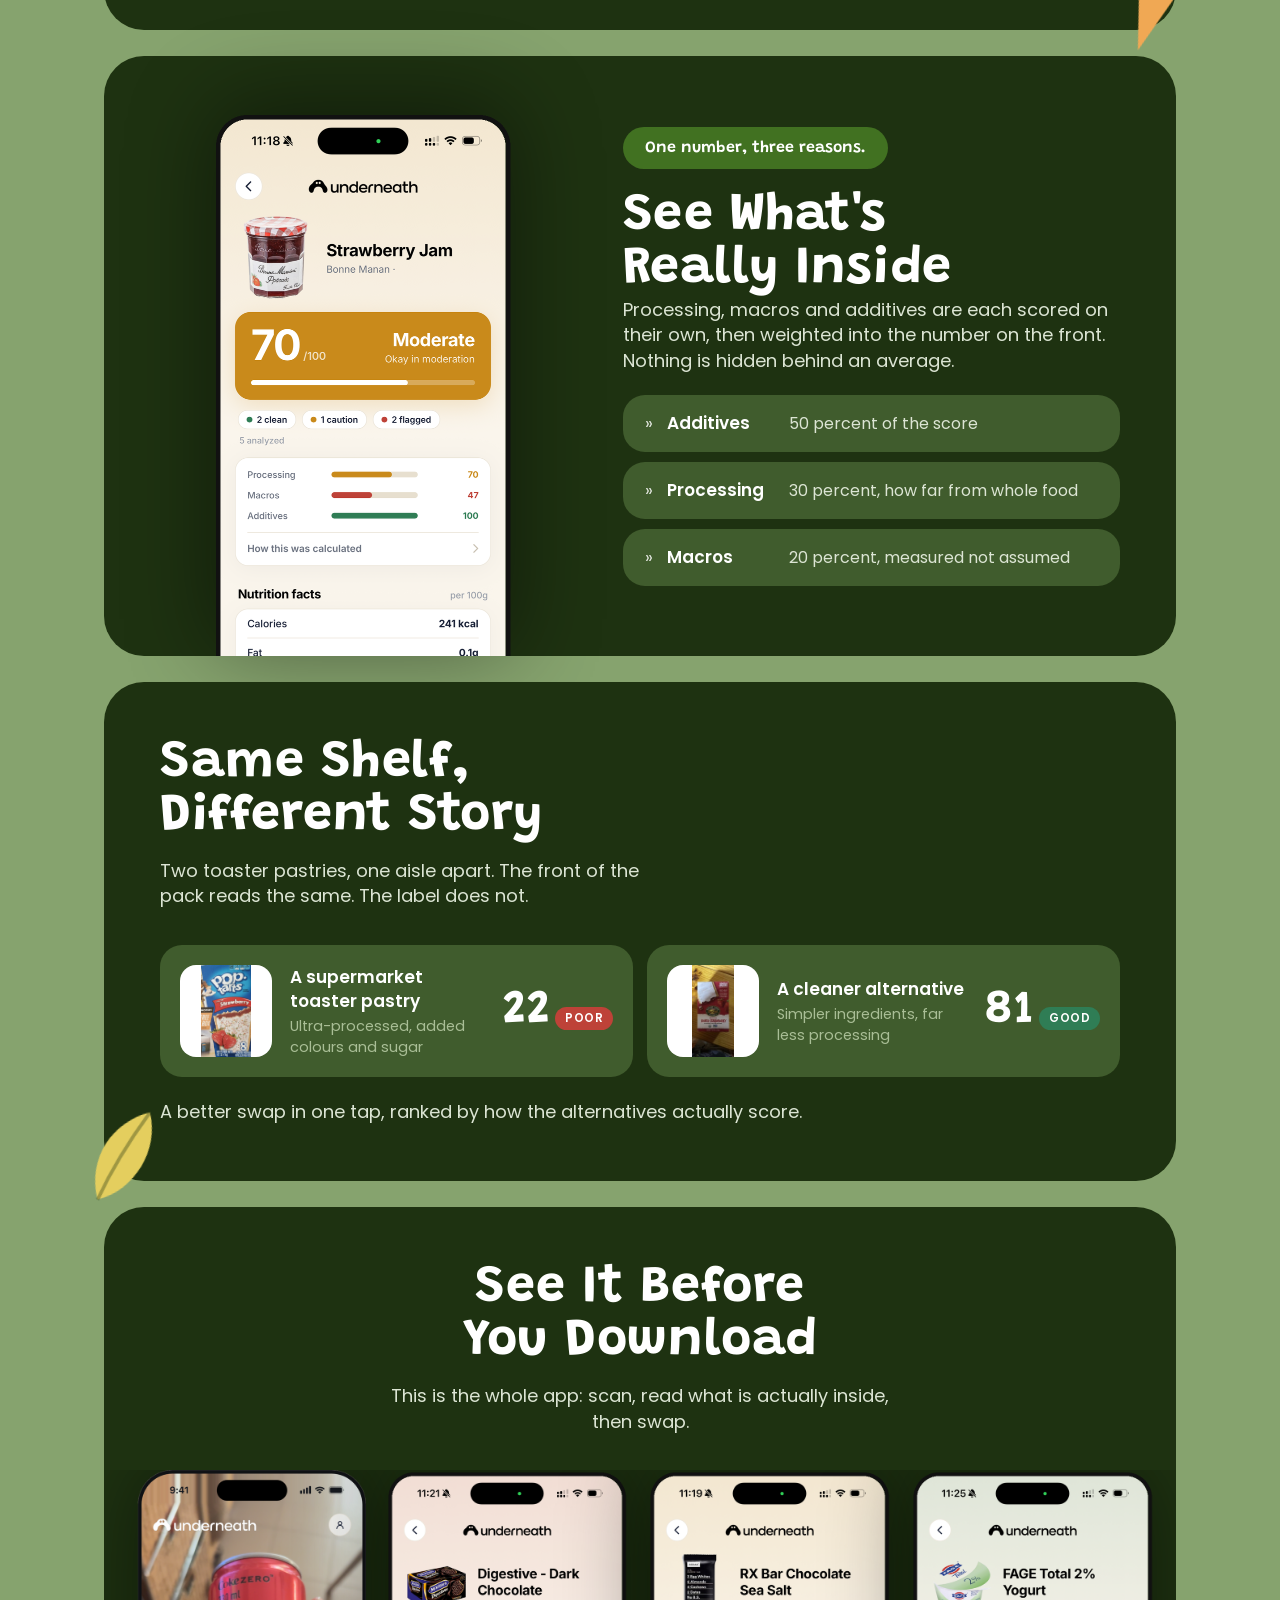
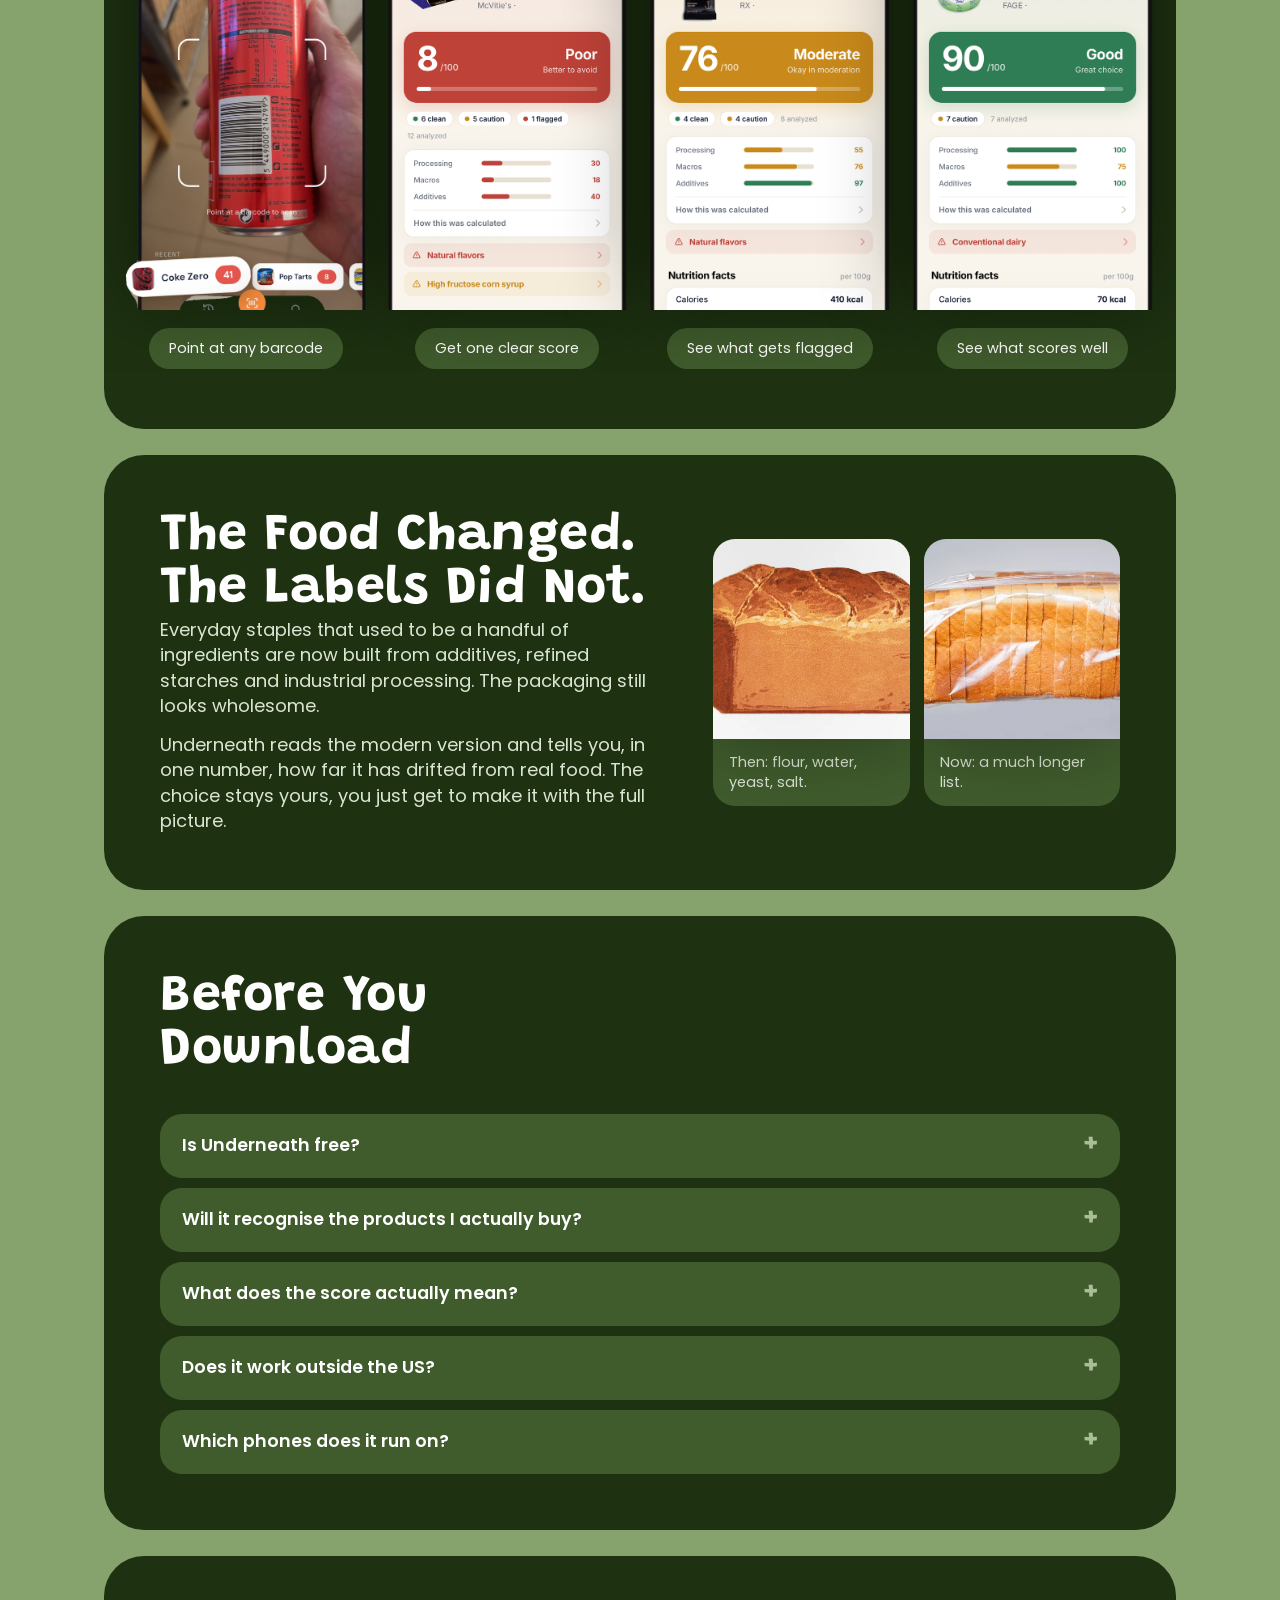
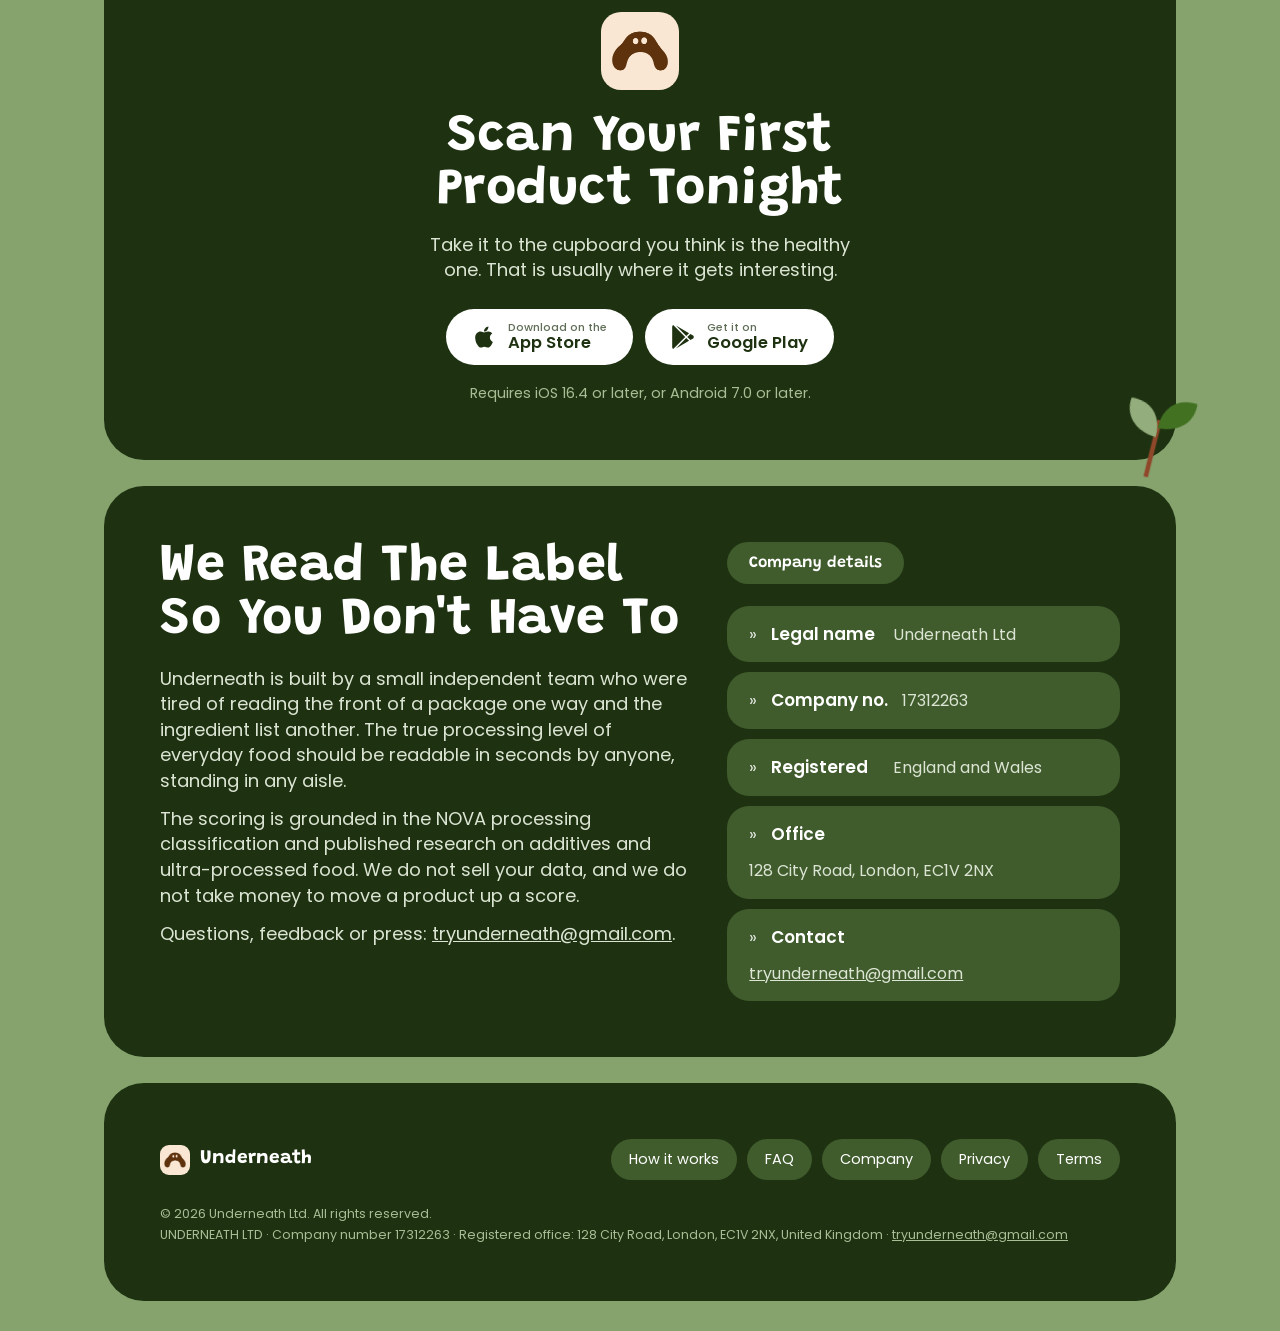
==== commit 76f7b3e1: "Rework the site onto the Sagepanel system and show English screens The landing page and the funnel n" ====
--- a/index.html
+++ b/index.html
@@ -5,7 +5,7 @@
 <meta name="viewport" content="width=device-width, initial-scale=1, viewport-fit=cover" />
 <title>Underneath | Know what's really in your food</title>
 <meta name="description" content="Scan any barcode and get one honest score, 0 to 100, based on how processed a food really is. Underneath reads the additives behind the label and shows you cleaner swaps. Free to try on iPhone and Android." />
-<meta name="theme-color" content="#faf5ec" />
+<meta name="theme-color" content="#86A36E" />
 
 <meta property="og:title" content="Underneath | Know what's really in your food" />
 <meta property="og:description" content="Scan any food, see what's really inside, and find cleaner swaps. A processing-first food scanner, out now on iPhone and Android." />
@@ -18,499 +18,733 @@
 <link rel="apple-touch-icon" href="icon.png" />
 <link rel="preconnect" href="https://fonts.googleapis.com" />
 <link rel="preconnect" href="https://fonts.gstatic.com" crossorigin />
-<link href="https://fonts.googleapis.com/css2?family=Jost:wght@400;500;600;700&display=swap" rel="stylesheet" />
+<!-- Sagepanel's two faces. Gliker is a Canva exclusive with no binary, so the
+     marker face falls back to Grandstander exactly as the token stack does. -->
+<link href="https://fonts.googleapis.com/css2?family=Grandstander:wght@600;700;800&family=Poppins:wght@400;500;600&display=swap" rel="stylesheet" />
 <style>
+  /* ------------------------------------------------------------------
+     Sagepanel tokens, verbatim from the design system.
+     Sage outside, forest inside, and never a third background colour.
+     ------------------------------------------------------------------ */
   :root {
-    --cream: #faf5ec;
-    --cream-2: #f4ecdd;
-    --ink: #211d17;
-    --muted: #6f675a;
-    --orange: #f58a3c;
-    --orange-dark: #e0752a;
-    --green: #2f7d4f;
-    --red: #c0492b;
-    --card: #ffffff;
-    --line: #e9e0d0;
-    --shadow: 0 10px 40px rgba(33, 29, 23, 0.10);
-    --dock-h: 76px;
-  }
+    /* Surfaces */
+    --sp-canvas:       #86A36E;
+    --sp-canvas-deep:  #6D8B54;
+    --sp-canvas-tint:  #93AE7C;
+    --sp-panel:        #1E3211;
+    --sp-panel-raised: #2A4419;
+    --sp-chip:         #405C2D;
+    --sp-leaf:         #417121;
+
+    /* Ink */
+    --sp-ink:      #FFFFFF;
+    --sp-ink-soft: #DCE5D4;
+    --sp-ink-dim:  #A9BE96;
+
+    /* Verdict, straight from the app. Never retuned to suit a layout. */
+    --sp-good:    #2F7D55;
+    --sp-caution: #C8901A;
+    --sp-poor:    #BE4238;
+    --sp-action:  #D9571A;
+
+    /* Faces */
+    --font-display: "Gliker", "Grandstander", "Comfortaa", cursive;
+    --font-body: "Poppins", "Commissioner", "Noto Sans", system-ui, sans-serif;
+
+    /* The 1080px post scale, re-authored fluidly for a browser. The ratios
+       and the six steps survive; only the pixel anchoring is dropped, because
+       a web page cannot be exported at a fixed width. */
+    --t-display-xl: clamp(38px, 8.8vw, 74px);
+    --t-display-lg: clamp(30px, 6.2vw, 52px);
+    --t-display-md: clamp(23px, 4.4vw, 36px);
+    --t-score:      clamp(54px, 13vw, 104px);
+    --t-chip:       clamp(13px, 3.4vw, 16px);
+    --t-body:       clamp(15.5px, 4.1vw, 18px);
+    --t-caption:    clamp(13px, 3.4vw, 14.5px);
+
+    --lead-display: 1.02;
+    --lead-body: 1.42;
+    --track-display: 0.01em;
+
+    /* Space and form */
+    --gutter: 18px;
+    --pad:    clamp(22px, 5.2vw, 56px);
+    --r-panel: clamp(26px, 4vw, 40px);
+    --r-block: 22px;
+    --r-pill:  999px;
+    --r-thumb: 16px;
+    --gap-tight: 14px;
+    --gap: 22px;
+    --gap-loose: 36px;
+    --gap-section: clamp(16px, 3vw, 26px);
+
+    /* The only shadow in the system, and it belongs to a handset cutout. */
+    --device-shadow: drop-shadow(0 -8px 44px rgba(0, 0, 0, 0.45));
+  }
+
   * { box-sizing: border-box; margin: 0; padding: 0; }
   html { scroll-behavior: smooth; -webkit-text-size-adjust: 100%; }
   body {
-    font-family: "Jost", -apple-system, BlinkMacSystemFont, "Segoe UI", sans-serif;
-    background: var(--cream);
-    color: var(--ink);
+    font-family: var(--font-body);
+    font-weight: 400;
+    font-size: var(--t-body);
+    line-height: var(--lead-body);
+    background: var(--sp-canvas);
+    color: var(--sp-ink-soft);
     -webkit-font-smoothing: antialiased;
-    line-height: 1.5;
     overflow-x: hidden;
   }
   a { color: inherit; }
   img { max-width: 100%; display: block; }
-  .container { width: 100%; max-width: 1080px; margin: 0 auto; padding: 0 20px; }
-
-  /* ---------- Buttons ---------- */
+
+  /* The sage field. Flat colour and organic blobs in the two adjacent greens,
+     drawn from the system's fixed scenes. Never photographic, never gradient,
+     no noise and no texture. */
+  .field {
+    position: fixed; inset: 0; z-index: -1;
+    width: 100%; height: 100%;
+    pointer-events: none;
+  }
+
+  .wrap { width: 100%; max-width: 1120px; margin: 0 auto; padding: 0 var(--gutter); }
+
+  /* ------------------------------------------------------------------
+     The panel. Flat forest, 40px radius, no border and no shadow: it
+     separates from the canvas by colour alone. Everything readable on this
+     page lives inside one.
+     ------------------------------------------------------------------ */
+  .panel {
+    position: relative;
+    background: var(--sp-panel);
+    border-radius: var(--r-panel);
+    padding: var(--pad);
+  }
+  .panel.clip { overflow: hidden; }
+  section { padding-bottom: var(--gap-section); }
+
+  /* ---------- Type ---------- */
+  .display {
+    font-family: var(--font-display);
+    font-weight: 700;
+    color: var(--sp-ink);
+    line-height: var(--lead-display);
+    letter-spacing: var(--track-display);
+  }
+  h1.display { font-size: var(--t-display-xl); }
+  h2.display { font-size: var(--t-display-lg); }
+  h3.display { font-size: var(--t-display-md); }
+
+  .body { color: var(--sp-ink-soft); font-size: var(--t-body); }
+  .body + .body { margin-top: 0.7em; }
+  .caption { color: var(--sp-ink-dim); font-size: var(--t-caption); }
+  .lede { max-width: 42ch; }
+
+  /* The promise pill. Marker face, one line, never wraps. */
+  .chip {
+    display: inline-block;
+    background: var(--sp-chip);
+    color: var(--sp-ink);
+    font-family: var(--font-display);
+    font-weight: 600;
+    font-size: var(--t-chip);
+    line-height: 1;
+    padding: 13px 22px;
+    border-radius: var(--r-pill);
+    white-space: nowrap;
+    margin-bottom: var(--gap);
+  }
+  .chip.leaf { background: var(--sp-leaf); }
+
+  /* ---------- Buttons. Solid fills that darken. No lift, no glow. ---------- */
   .btn {
     display: inline-flex; align-items: center; justify-content: center;
-    min-height: 50px; padding: 13px 22px;
-    font-family: inherit; font-size: 16px; font-weight: 600;
-    color: #fff; background: var(--orange);
-    border: none; border-radius: 12px; cursor: pointer;
+    min-height: 46px; padding: 12px 24px;
+    font-family: var(--font-body); font-size: 15px; font-weight: 600;
+    color: #fff; background: var(--sp-action);
+    border: 0; border-radius: var(--r-pill); cursor: pointer;
     text-decoration: none; white-space: nowrap;
-    transition: background .15s, transform .05s;
-  }
-  .btn:hover { background: var(--orange-dark); }
-  .btn:active { transform: translateY(1px); }
-  .btn.sm { min-height: 42px; padding: 9px 18px; font-size: 15px; border-radius: 10px; }
-
-  /* Store buttons. Both render by default so the page still works with no JS;
-     platform detection then narrows it down to the one that matters. */
+    transition: background .15s;
+  }
+  .btn:hover { background: #C24A13; }
+
+  /* Store lockups. White pills so the wordmarks stay legible on forest, and
+     both render with no JS; platform detection then narrows to the one that
+     can actually install. */
   .store-row { display: flex; gap: 12px; flex-wrap: wrap; }
   .store-row.center { justify-content: center; }
   .store-btn {
     display: inline-flex; align-items: center; gap: 12px;
-    min-height: 56px; padding: 12px 24px;
-    border-radius: 14px;
-    background: var(--ink); color: #fff; text-decoration: none;
-    transition: opacity .15s, transform .05s;
-  }
-  .store-btn:hover { opacity: .88; }
-  .store-btn:active { transform: translateY(1px); }
-  .store-btn svg { width: 26px; height: 26px; flex: none; fill: currentColor; }
+    min-height: 56px; padding: 11px 26px;
+    border-radius: var(--r-pill);
+    background: #fff; color: var(--sp-panel); text-decoration: none;
+    transition: background .15s;
+  }
+  .store-btn:hover { background: var(--sp-ink-soft); }
+  .store-btn svg { width: 24px; height: 24px; flex: none; fill: currentColor; }
   .store-btn .txt { display: flex; flex-direction: column; line-height: 1.15; text-align: left; }
-  .store-btn .txt small { font-size: 11px; font-weight: 500; opacity: .78; letter-spacing: .2px; }
-  .store-btn .txt strong { font-size: 17px; font-weight: 600; letter-spacing: -.2px; }
-
-  /* The other platform, demoted to a quiet text link. */
-  .alt-plat { margin-top: 14px; font-size: 14px; color: var(--muted); display: none; }
-  .alt-plat a { color: var(--muted); text-underline-offset: 3px; }
+  .store-btn .txt small { font-size: 11px; font-weight: 500; opacity: .7; }
+  .store-btn .txt strong { font-size: 16.5px; font-weight: 600; }
+
+  .alt-plat { margin-top: 14px; font-size: var(--t-caption); color: var(--sp-ink-dim); display: none; }
+  .alt-plat a { text-underline-offset: 3px; }
   body.plat-ios .store-btn.for-android,
   body.plat-android .store-btn.for-ios { display: none; }
   body.plat-ios .alt-plat.for-android,
   body.plat-android .alt-plat.for-ios { display: block; }
   .store-row.center + .alt-plat { text-align: center; }
 
+  /* ---------- Stickers ----------
+     Flat garden illustrations hanging off the panel corners, mostly outside
+     the card, rotated 10 to 28 degrees. Two per panel maximum, and never in
+     the top strip where a headline runs. */
+  .sticker { position: absolute; z-index: 2; pointer-events: none; }
+  .sticker svg { display: block; width: 100%; height: auto; }
+  @media (max-width: 780px) { .sticker { display: none; } }
+
   /* ---------- Header ---------- */
-  /* Sticky on desktop only. On a phone the bottom dock is the persistent
-     call to action, and a second one pinned to the top is just clutter
-     sitting outside thumb reach. */
-  header.site {
-    background: rgba(250, 245, 236, 0.9);
-    backdrop-filter: saturate(140%) blur(10px);
-    border-bottom: 1px solid var(--line);
-  }
-  @media (min-width: 900px) {
-    header.site { position: sticky; top: 0; z-index: 50; }
-  }
-  .nav { display: flex; align-items: center; justify-content: space-between; height: 62px; gap: 12px; }
-  .brand { display: flex; align-items: center; gap: 9px; text-decoration: none; }
-  .brand img { width: 32px; height: 32px; border-radius: 9px; }
-  .brand span { font-weight: 600; font-size: 19px; letter-spacing: -0.3px; }
-  .nav-links { display: none; align-items: center; gap: 28px; }
-  .nav-links a { text-decoration: none; color: var(--muted); font-size: 15px; font-weight: 500; }
-  .nav-links a:hover { color: var(--ink); }
+  header.site { padding: 18px 0 14px; }
+  .nav { display: flex; align-items: center; justify-content: space-between; gap: 14px; }
+  .brand { display: flex; align-items: center; gap: 10px; text-decoration: none; }
+  .brand img { width: 34px; height: 34px; border-radius: 10px; }
+  .brand span {
+    font-family: var(--font-display); font-weight: 700;
+    font-size: 21px; color: var(--sp-panel); letter-spacing: var(--track-display);
+  }
+  .nav-links { display: none; align-items: center; gap: 10px; }
+  .nav-links a {
+    text-decoration: none; color: var(--sp-panel);
+    font-size: 14.5px; font-weight: 500;
+    padding: 9px 16px; border-radius: var(--r-pill);
+    transition: background .15s;
+  }
+  .nav-links a:hover { background: var(--sp-canvas-tint); }
 
   /* ---------- Hero ---------- */
-  .hero { padding: 40px 0 0; }
-  .eyebrow {
-    display: inline-block; font-size: 12.5px; font-weight: 600;
-    letter-spacing: 0.6px; text-transform: uppercase;
-    color: var(--orange-dark); background: rgba(245, 138, 60, 0.12);
-    padding: 6px 12px; border-radius: 999px; margin-bottom: 16px;
-  }
-  h1 {
-    font-size: clamp(34px, 8.6vw, 56px);
-    font-weight: 600; line-height: 1.06; letter-spacing: -1px;
-    margin-bottom: 16px;
-  }
-  .lead { font-size: clamp(16.5px, 4.3vw, 19px); color: var(--muted); max-width: 520px; margin-bottom: 24px; }
-  .trust { margin-top: 16px; font-size: 14px; color: var(--muted); }
-  .hero-shot { margin: 30px auto 0; max-width: 320px; }
-  .hero-shot img { width: 100%; height: auto; filter: drop-shadow(0 18px 40px rgba(33,29,23,.18)); }
-
-  /* ---------- Sections ---------- */
-  section { padding: 56px 0; }
-  .section-head { max-width: 640px; margin: 0 auto 32px; text-align: center; }
-  .section-head h2 { font-size: clamp(26px, 6.4vw, 36px); font-weight: 600; letter-spacing: -0.6px; margin-bottom: 12px; }
-  .section-head p { font-size: clamp(15.5px, 4vw, 18px); color: var(--muted); }
-  .alt { background: var(--cream-2); }
-
-  /* ---------- Fact strip ---------- */
-  .facts { display: grid; grid-template-columns: 1fr; gap: 10px; }
-  .fact {
-    display: flex; align-items: flex-start; gap: 12px;
-    background: var(--card); border: 1px solid var(--line);
-    border-radius: 14px; padding: 16px 18px;
-  }
-  .fact svg { width: 22px; height: 22px; flex: none; margin-top: 1px; stroke: var(--orange-dark); fill: none; stroke-width: 2; stroke-linecap: round; stroke-linejoin: round; }
-  .fact b { display: block; font-size: 16px; font-weight: 600; }
-  .fact span { font-size: 14.5px; color: var(--muted); }
-
-  /* ---------- Screenshot gallery ---------- */
+  /* Every track is minmax(0, 1fr): a bare 1fr floors at min-content, so one
+     long unbreakable word would widen the column past the panel. */
+  .hero-grid { display: grid; grid-template-columns: minmax(0, 1fr); gap: var(--gap-loose); align-items: end; }
+  .hero-copy { padding-bottom: 6px; }
+  h1.display { margin-bottom: 18px; }
+  .hero .store-row { margin-top: 26px; }
+  .hero .trust { margin-top: 18px; }
+  /* Bottom cuts only. The handset runs off the panel's own rounded floor and
+     is never sliced by a side edge. */
+  .hero-shot { position: relative; margin: 0 auto -1px; max-width: 320px; }
+  .hero-shot img { width: 100%; height: auto; filter: var(--device-shadow); margin-bottom: calc(var(--pad) * -1); }
+
+  /* ---------- Numbers ---------- */
+  .stats { display: grid; grid-template-columns: minmax(0, 1fr); gap: var(--gap-tight); }
+  .stat { background: var(--sp-chip); border-radius: var(--r-block); padding: 22px 26px; }
+  .stat b {
+    display: block; font-family: var(--font-display); font-weight: 700;
+    font-size: clamp(30px, 7vw, 42px); line-height: 1; color: var(--sp-ink);
+    letter-spacing: var(--track-display);
+  }
+  .stat span { display: block; margin-top: 9px; font-size: var(--t-caption); color: var(--sp-ink-dim); }
+
+  /* ---------- Section heads ---------- */
+  .head { margin-bottom: var(--gap-loose); }
+  .head .body { margin-top: 14px; max-width: 46ch; }
+  .head.center { text-align: center; }
+  .head.center .body { margin-left: auto; margin-right: auto; }
+
+  /* ---------- Steps ---------- */
+  .steps { display: grid; grid-template-columns: minmax(0, 1fr); gap: var(--gap-tight); }
+  .step { background: var(--sp-chip); border-radius: var(--r-block); padding: 26px 24px; }
+  .step .n {
+    font-family: var(--font-display); font-weight: 700;
+    font-size: 34px; line-height: 1; color: var(--sp-ink-dim);
+    display: block; margin-bottom: 14px;
+  }
+  .step h3 { font-size: clamp(20px, 4.4vw, 26px); margin-bottom: 8px; }
+  .step p { color: var(--sp-ink-soft); font-size: clamp(14.5px, 3.8vw, 16px); }
+
+  /* ---------- Split layouts ---------- */
+  .split { display: grid; grid-template-columns: minmax(0, 1fr); gap: var(--gap-loose); align-items: center; }
+  .split-shot { max-width: 300px; margin: 0 auto; }
+  .split-shot img { width: 100%; height: auto; filter: var(--device-shadow); }
+  /* Bottom cuts only: a handset in a split runs off the panel's own floor
+     rather than ending on a hard edge in mid air. */
+  .split-shot.bleed { align-self: end; }
+  .split-shot.bleed img { display: block; margin-bottom: calc(var(--pad) * -1); }
+
+  /* Spec rows. The one typographic glyph in the system is the guillemet. */
+  .spec { display: flex; flex-direction: column; gap: 10px; margin-top: var(--gap); }
+  .spec-row {
+    display: flex; align-items: baseline; gap: 14px; flex-wrap: wrap;
+    background: var(--sp-chip); border-radius: var(--r-block);
+    padding: 16px 22px;
+  }
+  .spec-row .g { color: var(--sp-ink); opacity: .85; font-size: 17px; }
+  .spec-row .term { font-weight: 600; color: var(--sp-ink); min-width: 108px; font-size: clamp(15px, 3.9vw, 17px); }
+  .spec-row .detail { color: var(--sp-ink-soft); font-size: clamp(14.5px, 3.8vw, 16px); min-width: 0; overflow-wrap: break-word; }
+
+  /* ---------- Gallery ----------
+     Cutouts, not crops. The screens keep the app's own warm cream and its red
+     score card; nothing here is tinted green to match the page. */
   .gallery {
-    display: flex; gap: 18px;
+    display: flex; gap: 20px;
     overflow-x: auto; scroll-snap-type: x mandatory;
-    padding: 4px 20px 20px;
-    margin: 0 -20px;
     -webkit-overflow-scrolling: touch;
     scrollbar-width: none;
+    padding-bottom: 4px;
+    margin: 0 calc(var(--pad) * -1);
+    padding-left: var(--pad); padding-right: var(--pad);
   }
   .gallery::-webkit-scrollbar { display: none; }
   .gallery figure { flex: 0 0 auto; scroll-snap-align: center; text-align: center; }
-  /* The cutouts have slightly different widths, so size them by height and let
-     each figure hug its own image: the phones then line up on a common baseline
-     with the captions in a row, and nothing gets squashed to a fixed width. */
-  .gallery img {
-    width: auto; height: 440px;
-    filter: drop-shadow(0 12px 28px rgba(33,29,23,.14));
-  }
-  .gallery figcaption { margin-top: 14px; font-size: 14.5px; color: var(--muted); font-weight: 500; }
-
-  /* ---------- Steps ---------- */
-  .steps { display: grid; grid-template-columns: 1fr; gap: 14px; }
-  .step { background: var(--card); border: 1px solid var(--line); border-radius: 18px; padding: 24px 22px; }
-  .step .n {
-    width: 36px; height: 36px; border-radius: 11px;
-    background: rgba(245, 138, 60, 0.14); color: var(--orange-dark);
+  .gallery img { width: auto; height: 380px; filter: var(--device-shadow); }
+  .gallery figcaption {
+    margin-top: 18px;
+    display: inline-block; background: var(--sp-chip);
+    border-radius: var(--r-pill); padding: 10px 20px;
+    font-size: var(--t-caption); color: var(--sp-ink);
+  }
+
+  /* ---------- Swap comparison ---------- */
+  .swap { display: grid; grid-template-columns: minmax(0, 1fr); gap: var(--gap-tight); align-items: stretch; }
+  .prod {
+    background: var(--sp-chip); border-radius: var(--r-block);
+    padding: 20px; display: flex; align-items: center; gap: 18px;
+  }
+  .prod .tile {
+    width: 92px; height: 92px; flex: none;
+    border-radius: var(--r-thumb); background: #fff; overflow: hidden;
     display: flex; align-items: center; justify-content: center;
-    font-weight: 700; font-size: 17px; margin-bottom: 14px;
-  }
-  .step h3 { font-size: 19px; font-weight: 600; margin-bottom: 6px; }
-  .step p { color: var(--muted); font-size: 15px; }
-
-  /* ---------- Compare ---------- */
-  .compare { display: grid; grid-template-columns: 1fr; gap: 16px; max-width: 760px; margin: 0 auto; align-items: center; }
-  .prod { background: var(--card); border: 1px solid var(--line); border-radius: 18px; padding: 20px; text-align: center; box-shadow: var(--shadow); }
-  .prod img { height: 150px; width: auto; margin: 0 auto 14px; border-radius: 8px; }
-  .badge { display: inline-flex; align-items: baseline; gap: 6px; padding: 7px 15px; border-radius: 999px; font-weight: 700; font-size: 21px; }
-  .badge small { font-size: 11.5px; font-weight: 600; }
-  .badge.bad { background: rgba(192, 73, 43, 0.12); color: var(--red); }
-  .badge.good { background: rgba(47, 125, 79, 0.12); color: var(--green); }
-  .prod .pname { margin-top: 10px; font-weight: 600; font-size: 15px; }
-  .prod .pnote { font-size: 13px; color: var(--muted); margin-top: 3px; }
-  .arrow { font-size: 26px; color: var(--muted); text-align: center; transform: rotate(90deg); }
-  .compare-caption { text-align: center; color: var(--muted); font-size: 15px; margin-top: 24px; }
-
-  /* ---------- Why ---------- */
-  .why-grid { display: grid; grid-template-columns: 1fr; gap: 28px; align-items: center; }
-  .why-imgs { display: grid; gap: 14px; }
-  .why-imgs figure { background: var(--card); border: 1px solid var(--line); border-radius: 16px; overflow: hidden; box-shadow: var(--shadow); }
-  .why-imgs img { width: 100%; height: 165px; object-fit: cover; }
-  .why-imgs figcaption { padding: 10px 15px; font-size: 13px; color: var(--muted); font-weight: 500; }
-  .why-text h2 { font-size: clamp(26px, 6.4vw, 34px); font-weight: 600; letter-spacing: -0.6px; margin-bottom: 14px; }
-  .why-text p { color: var(--muted); font-size: clamp(15.5px, 4vw, 17px); margin-bottom: 12px; }
+  }
+  .prod .tile img { width: 100%; height: 100%; object-fit: contain; }
+  .prod .meta { flex: 1; min-width: 0; }
+  /* Both are spans, so they need an explicit block to stack and to honour the
+     note's margin. */
+  .prod .pname { display: block; font-weight: 600; color: var(--sp-ink); font-size: clamp(15px, 4vw, 17px); }
+  .prod .pnote { display: block; color: var(--sp-ink-dim); font-size: var(--t-caption); margin-top: 3px; }
+  /* Never a bare score: the number always ships with its bar and its verdict. */
+  .verdict { flex: none; text-align: right; min-width: 96px; }
+  .verdict .n {
+    font-family: var(--font-display); font-weight: 700;
+    font-size: clamp(34px, 8vw, 46px); line-height: 1;
+    letter-spacing: var(--track-display);
+  }
+  /* Verdict colour is a fill behind white ink, never the ink itself: as text on
+     the chip it does not clear contrast, worst of all the good green. */
+  .verdict .n { color: var(--sp-ink); }
+  .verdict .w {
+    display: inline-block; margin-top: 6px; padding: 3px 10px;
+    border-radius: var(--r-pill); color: #fff;
+    font-size: 11.5px; font-weight: 600; letter-spacing: .4px;
+  }
+  .verdict .track { margin-top: 8px; height: 8px; border-radius: var(--r-pill); background: var(--sp-panel-raised); }
+  .verdict .track i { display: block; height: 100%; border-radius: var(--r-pill); }
+  .poor .w, .poor .track i { background: var(--sp-poor); }
+  .good .w, .good .track i { background: var(--sp-good); }
+  /* On a handset the tile, the copy and a 96px verdict cannot share one line:
+     the name column collapses to roughly one word per line. Drop the verdict to
+     its own full-width row so the bar can stretch and the copy can breathe. */
+  @media (max-width: 460px) {
+    .prod { flex-wrap: wrap; gap: 14px; }
+    .prod .meta { flex: 1 1 120px; }
+    .verdict {
+      flex: 1 0 100%; min-width: 0; text-align: left;
+      display: flex; align-items: center; gap: 12px;
+    }
+    .verdict .n { font-size: 34px; }
+    .verdict .w { margin-top: 0; flex: none; }
+    .verdict .track { margin-top: 0; flex: 1; }
+  }
+  .swap-note { margin-top: var(--gap); }
+
+  /* ---------- Then and now ---------- */
+  .then-now { display: grid; grid-template-columns: minmax(0, 1fr) minmax(0, 1fr); gap: var(--gap-tight); }
+  .then-now figure { background: var(--sp-chip); border-radius: var(--r-block); overflow: hidden; }
+  .then-now img { width: 100%; height: 150px; object-fit: cover; }
+  .then-now figcaption { padding: 13px 16px; font-size: var(--t-caption); color: var(--sp-ink-soft); }
 
   /* ---------- FAQ ---------- */
-  .faq { max-width: 720px; margin: 0 auto; }
-  .faq details {
-    background: var(--card); border: 1px solid var(--line);
-    border-radius: 14px; padding: 0 18px; margin-bottom: 10px;
-  }
+  .faq { display: flex; flex-direction: column; gap: 10px; }
+  .faq details { background: var(--sp-chip); border-radius: var(--r-block); padding: 0 22px; }
   .faq summary {
-    list-style: none; cursor: pointer; padding: 17px 0;
-    font-weight: 600; font-size: 16.5px;
-    display: flex; align-items: center; justify-content: space-between; gap: 14px;
+    list-style: none; cursor: pointer; padding: 19px 0;
+    font-weight: 600; color: var(--sp-ink);
+    font-size: clamp(15.5px, 4vw, 17.5px);
+    display: flex; align-items: center; justify-content: space-between; gap: 16px;
   }
   .faq summary::-webkit-details-marker { display: none; }
   .faq summary::after {
-    content: "+"; font-size: 22px; font-weight: 400; color: var(--orange-dark);
-    line-height: 1; flex: none; transition: transform .2s;
+    content: "+";
+    font-family: var(--font-display); font-weight: 700;
+    font-size: 26px; line-height: 1; color: var(--sp-ink-dim);
+    flex: none; transition: transform .2s;
   }
   .faq details[open] summary::after { transform: rotate(45deg); }
-  .faq p { color: var(--muted); font-size: 15.5px; padding: 0 0 18px; }
-
-  /* ---------- Final CTA ---------- */
-  .get-card {
-    background: var(--card); border: 1px solid var(--line); border-radius: 22px;
-    box-shadow: var(--shadow); max-width: 540px; margin: 0 auto;
-    padding: 34px 24px; text-align: center;
-  }
-  .get-card img.icon { width: 76px; height: 76px; border-radius: 19px; margin: 0 auto 18px; box-shadow: var(--shadow); }
-  .get-card h2 { font-size: clamp(25px, 6vw, 31px); font-weight: 600; letter-spacing: -0.5px; margin-bottom: 10px; }
-  .get-card p.sub { color: var(--muted); font-size: 16px; margin-bottom: 24px; }
-  .req { margin-top: 18px; font-size: 13px; color: var(--muted); }
+  .faq p { color: var(--sp-ink-soft); font-size: clamp(14.5px, 3.9vw, 16px); padding: 0 0 20px; max-width: 62ch; }
+
+  /* ---------- Download ---------- */
+  .get { text-align: center; }
+  .get img.icon { width: 78px; height: 78px; border-radius: 20px; margin: 0 auto 22px; }
+  .get .body { margin: 14px auto 26px; max-width: 40ch; }
 
   /* ---------- Company ---------- */
-  .company-grid { display: grid; grid-template-columns: 1fr; gap: 28px; align-items: start; }
-  .company-grid h2 { font-size: clamp(26px, 6.4vw, 34px); font-weight: 600; letter-spacing: -0.6px; margin-bottom: 14px; }
-  .company-grid p { color: var(--muted); font-size: clamp(15.5px, 4vw, 17px); margin-bottom: 12px; }
-  .company-card { background: var(--card); border: 1px solid var(--line); border-radius: 18px; padding: 24px; font-size: 15px; color: var(--muted); }
-  .company-card h3 { color: var(--ink); font-size: 16px; font-weight: 600; margin-bottom: 12px; }
-  .company-card dl { display: grid; grid-template-columns: auto 1fr; gap: 8px 18px; }
-  .company-card dt { color: var(--ink); font-weight: 500; }
-  .company-card a { color: var(--orange-dark); }
+  .company { display: grid; grid-template-columns: minmax(0, 1fr); gap: var(--gap-loose); align-items: start; }
 
   /* ---------- Footer ---------- */
-  footer.site { border-top: 1px solid var(--line); background: var(--cream-2); padding: 34px 0; }
-  .foot-top { display: flex; align-items: center; justify-content: space-between; gap: 18px; flex-wrap: wrap; margin-bottom: 20px; }
-  .foot-links { display: flex; gap: 18px; font-size: 15px; flex-wrap: wrap; }
-  .foot-links a { color: var(--muted); text-decoration: none; }
-  .foot-links a:hover { color: var(--ink); }
-  .legal { font-size: 13px; color: var(--muted); line-height: 1.6; }
-  .legal a { color: var(--muted); }
-
-  /* ---------- Sticky mobile download dock ----------
-     Revealed by JS once the hero CTA has scrolled away, so the download action
-     is never more than a thumb away on a phone. */
+  footer.site { padding-bottom: 30px; }
+  .foot-top {
+    display: flex; align-items: center; justify-content: space-between;
+    gap: 18px; flex-wrap: wrap; margin-bottom: 24px;
+  }
+  .foot-top .brand span { color: var(--sp-ink); }
+  .foot-links { display: flex; gap: 10px; flex-wrap: wrap; }
+  .foot-links a {
+    text-decoration: none; color: var(--sp-ink);
+    background: var(--sp-chip); border-radius: var(--r-pill);
+    padding: 10px 18px; font-size: var(--t-caption);
+    transition: background .15s;
+  }
+  .foot-links a:hover { background: var(--sp-leaf); }
+  .legal { color: var(--sp-ink-dim); font-size: 12.5px; line-height: 1.65; }
+
+  /* ---------- Sticky download dock, phones only ----------
+     Solid forest, no blur and no glass: text never sits on an image here, so
+     it never needs a protection layer. */
   .dock {
-    position: fixed; left: 0; right: 0; bottom: 0; z-index: 60;
-    background: rgba(250, 245, 236, 0.94);
-    backdrop-filter: saturate(140%) blur(12px);
-    border-top: 1px solid var(--line);
-    padding: 10px 16px calc(10px + env(safe-area-inset-bottom));
-    transform: translateY(110%);
+    position: fixed; left: 12px; right: 12px; bottom: 12px; z-index: 60;
+    background: var(--sp-panel);
+    border-radius: var(--r-pill);
+    padding: 10px 12px 10px 14px;
+    transform: translateY(160%);
     transition: transform .25s ease;
     display: none;
   }
   .dock.show { transform: translateY(0); }
-  .dock-inner { display: flex; align-items: center; gap: 12px; max-width: 560px; margin: 0 auto; }
-  .dock img { width: 42px; height: 42px; border-radius: 11px; flex: none; }
+  .dock-inner { display: flex; align-items: center; gap: 12px; }
+  .dock img { width: 40px; height: 40px; border-radius: 12px; flex: none; }
   .dock .meta { flex: 1; min-width: 0; line-height: 1.25; }
-  .dock .meta b { display: block; font-size: 15.5px; font-weight: 600; }
-  .dock .meta span { font-size: 13px; color: var(--muted); }
-  .dock .btn { flex: none; }
-  body.has-dock { padding-bottom: var(--dock-h); }
+  .dock .meta b { display: block; font-size: 15px; font-weight: 600; color: var(--sp-ink); }
+  .dock .meta span { font-size: 12.5px; color: var(--sp-ink-dim); }
+  .dock .btn { flex: none; min-height: 42px; padding: 10px 20px; font-size: 14.5px; }
+  body.has-dock { padding-bottom: 82px; }
 
   /* ---------- Larger screens ---------- */
   @media (min-width: 700px) {
-    .container { padding: 0 24px; }
-    section { padding: 68px 0; }
-    .facts { grid-template-columns: repeat(3, 1fr); gap: 14px; }
-    .steps { grid-template-columns: repeat(3, 1fr); gap: 20px; }
-    .compare { grid-template-columns: 1fr auto 1fr; gap: 22px; }
-    .arrow { transform: none; }
-    .prod img { height: 180px; }
-    .why-grid, .company-grid { grid-template-columns: 1fr 1fr; gap: 40px; }
-    .gallery { padding: 4px 24px 20px; margin: 0 -24px; justify-content: center; }
-    .gallery img { height: 470px; }
-    .get-card { padding: 40px 34px; }
-  }
-  @media (min-width: 900px) {
-    .nav { height: 68px; }
+    :root { --gutter: 24px; }
+    .stats { grid-template-columns: repeat(3, minmax(0, 1fr)); }
+    .steps { grid-template-columns: repeat(3, minmax(0, 1fr)); }
+    .then-now img { height: 200px; }
+    .gallery img { height: 440px; }
+  }
+  @media (min-width: 920px) {
+    header.site { padding: 26px 0 20px; }
     .nav-links { display: flex; }
-    .hero { padding: 64px 0 20px; }
-    .hero-grid { display: grid; grid-template-columns: 1.05fr 0.95fr; gap: 48px; align-items: center; }
-    .hero-shot { margin: 0; max-width: 360px; }
-    .gallery { overflow: visible; }
+    .hero-grid { grid-template-columns: minmax(0, 1.05fr) minmax(0, 0.95fr); gap: 48px; }
+    .hero-shot { margin-right: 0; max-width: 340px; }
+    .split { grid-template-columns: minmax(0, 0.9fr) minmax(0, 1.1fr); gap: 56px; }
+    .split .split-shot.bleed { order: -1; }
+    /* Flip puts the imagery second, so the copy takes the wide track and the
+       headline keeps its two hand-broken lines. */
+    .split.flip { grid-template-columns: minmax(0, 1.1fr) minmax(0, 0.9fr); }
+    .split.flip .split-shot { order: 2; }
+    .swap { grid-template-columns: minmax(0, 1fr) minmax(0, 1fr); }
+    .company { grid-template-columns: minmax(0, 1.15fr) minmax(0, 0.85fr); }
+    .gallery { justify-content: center; }
   }
 </style>
 </head>
 <body>
-  <header class="site">
-    <div class="container nav">
-      <a class="brand" href="#top">
-        <img src="icon.png" alt="Underneath app icon" width="32" height="32" />
-        <span>Underneath</span>
-      </a>
-      <nav class="nav-links">
-        <a href="#how">How it works</a>
-        <a href="#see">Screens</a>
-        <a href="#faq">FAQ</a>
-      </nav>
-      <a class="btn sm" href="#download">Download</a>
-    </div>
-  </header>
-
-  <main id="top">
-    <!-- Hero -->
-    <section class="hero">
-      <div class="container hero-grid">
-        <div>
-          <span class="eyebrow">Out now on iPhone and Android</span>
-          <h1>Know what's really in your food</h1>
-          <p class="lead">
-            Scan any barcode and get one honest score, 0 to 100, based on how
-            processed a food actually is. Not the health halo on the front of
-            the pack.
-          </p>
-
-          <div class="store-row">
-            <a class="store-btn for-ios" href="https://apps.apple.com/app/id6785015345">
-              <svg viewBox="0 0 384 512" aria-hidden="true"><path d="M318.7 268.7c-.2-36.7 16.4-64.4 50-84.8-18.8-26.9-47.2-41.7-84.7-44.6-35.5-2.8-74.3 20.7-88.5 20.7-15 0-49.4-19.7-76.4-19.7C63.3 141.2 4 184.8 4 273.5q0 39.3 14.4 81.2c12.8 36.7 59 126.7 107.2 125.2 25.2-.6 43-17.9 75.8-17.9 31.8 0 48.3 17.9 76.4 17.9 48.6-.7 90.4-82.5 102.6-119.3-65.2-30.7-61.7-90-61.7-91.9zm-56.6-164.2c27.3-32.4 24.8-61.9 24-72.5-24.1 1.4-52 16.4-67.9 34.9-17.5 19.8-27.8 44.3-25.6 71.9 26.1 2 49.9-11.4 69.5-34.3z"/></svg>
-              <span class="txt"><small>Download on the</small><strong>App Store</strong></span>
-            </a>
-            <a class="store-btn for-android" href="https://play.google.com/store/apps/details?id=com.underneath.v2">
-              <svg viewBox="0 0 512 512" aria-hidden="true"><path d="M325.3 234.3 104.6 13l280.8 161.2-60.1 60.1zM47 0C34 6.8 25.3 19.2 25.3 35.3v441.3c0 16.1 8.7 28.5 21.7 35.3l256.6-256L47 0zm425.2 225.6-58.9-34.1-65.7 65.5 65.7 65.5 60.1-34.1c18-14.3 18-46.5-1.2-62.8zM104.6 499l280.8-161.2-60.1-60.1L104.6 499z"/></svg>
-              <span class="txt"><small>Get it on</small><strong>Google Play</strong></span>
-            </a>
-          </div>
-          <p class="alt-plat for-android">Also on <a href="https://play.google.com/store/apps/details?id=com.underneath.v2">Google Play</a></p>
-          <p class="alt-plat for-ios">Also on the <a href="https://apps.apple.com/app/id6785015345">App Store</a></p>
-
-          <p class="trust">Free to try. Built on the NOVA processing framework and published food science.</p>
-        </div>
-
-        <div class="hero-shot">
-          <img src="assets/shot-02.png" alt="The Underneath app showing a scanned biscuit scored 19 out of 100, with its processing, macro and additive breakdown" width="599" height="1087" />
-        </div>
-      </div>
-    </section>
-
-    <!-- Quick facts -->
-    <section class="alt" style="padding-top:36px;padding-bottom:36px">
-      <div class="container">
-        <div class="facts">
-          <div class="fact">
-            <svg viewBox="0 0 24 24" aria-hidden="true"><path d="M3 7V5a2 2 0 0 1 2-2h2M17 3h2a2 2 0 0 1 2 2v2M21 17v2a2 2 0 0 1-2 2h-2M7 21H5a2 2 0 0 1-2-2v-2M7 8v8M11 8v8M15 8v8"/></svg>
-            <div><b>Scan in seconds</b><span>Point at a barcode and the full ingredient list comes back.</span></div>
-          </div>
-          <div class="fact">
-            <svg viewBox="0 0 24 24" aria-hidden="true"><path d="M12 2a10 10 0 1 0 10 10"/><path d="M12 7v5l3 2"/></svg>
-            <div><b>One honest score</b><span>0 to 100, weighted by processing, not marketing.</span></div>
-          </div>
-          <div class="fact">
-            <svg viewBox="0 0 24 24" aria-hidden="true"><path d="M17 3h4v4M21 3l-7 7M7 21H3v-4M3 21l7-7"/><path d="M3 7V3h4M3 3l7 7M17 21h4v-4M21 21l-7-7"/></svg>
-            <div><b>Cleaner swaps</b><span>Better options in the same aisle, ranked by real scores.</span></div>
-          </div>
-        </div>
-      </div>
-    </section>
-
-    <!-- Screens -->
-    <section id="see">
-      <div class="container">
-        <div class="section-head">
-          <h2>See it before you download</h2>
-          <p>This is the whole app: scan, read what is actually inside, then swap.</p>
-        </div>
-      </div>
-      <div class="container">
+
+<!-- The sage field: three organic blobs in the adjacent greens, taken from the
+     system's first fixed scene. Flat, never a gradient. -->
+<svg class="field" viewBox="0 0 1080 1350" preserveAspectRatio="xMidYMid slice" aria-hidden="true">
+  <path d="M0,120 C180,40 340,180 300,340 C265,480 60,470 0,380 Z" fill="#6D8B54"/>
+  <path d="M1080,760 C900,700 860,940 980,1060 C1040,1120 1080,1140 1080,1140 Z" fill="#93AE7C"/>
+  <path d="M700,1350 C700,1180 900,1140 1010,1230 C1090,1296 1080,1350 1080,1350 Z" fill="#6D8B54"/>
+</svg>
+
+<header class="site">
+  <div class="wrap nav">
+    <a class="brand" href="#top">
+      <img src="icon.png" alt="Underneath app icon" width="34" height="34" />
+      <span>Underneath</span>
+    </a>
+    <nav class="nav-links">
+      <a href="#how">How it works</a>
+      <a href="#score">The score</a>
+      <a href="#screens">Screens</a>
+      <a href="#faq">FAQ</a>
+    </nav>
+    <a class="btn" href="#download">Get the app</a>
+  </div>
+</header>
+
+<main id="top">
+
+  <!-- Hero -->
+  <section class="hero">
+    <div class="wrap">
+      <div class="panel clip">
+        <div class="hero-grid">
+          <div class="hero-copy">
+            <span class="chip">Two seconds, in the aisle.</span>
+            <h1 class="display">Know What's<br />Underneath</h1>
+            <p class="body lede">
+              Scan any barcode and get one honest number out of 100, weighted by
+              how processed a food actually is. Not by the health halo on the
+              front of the pack.
+            </p>
+
+            <div class="store-row">
+              <a class="store-btn for-ios" href="https://apps.apple.com/app/id6785015345">
+                <svg viewBox="0 0 384 512" aria-hidden="true"><path d="M318.7 268.7c-.2-36.7 16.4-64.4 50-84.8-18.8-26.9-47.2-41.7-84.7-44.6-35.5-2.8-74.3 20.7-88.5 20.7-15 0-49.4-19.7-76.4-19.7C63.3 141.2 4 184.8 4 273.5q0 39.3 14.4 81.2c12.8 36.7 59 126.7 107.2 125.2 25.2-.6 43-17.9 75.8-17.9 31.8 0 48.3 17.9 76.4 17.9 48.6-.7 90.4-82.5 102.6-119.3-65.2-30.7-61.7-90-61.7-91.9zm-56.6-164.2c27.3-32.4 24.8-61.9 24-72.5-24.1 1.4-52 16.4-67.9 34.9-17.5 19.8-27.8 44.3-25.6 71.9 26.1 2 49.9-11.4 69.5-34.3z"/></svg>
+                <span class="txt"><small>Download on the</small><strong>App Store</strong></span>
+              </a>
+              <a class="store-btn for-android" href="https://play.google.com/store/apps/details?id=com.underneath.v2">
+                <svg viewBox="0 0 512 512" aria-hidden="true"><path d="M325.3 234.3 104.6 13l280.8 161.2-60.1 60.1zM47 0C34 6.8 25.3 19.2 25.3 35.3v441.3c0 16.1 8.7 28.5 21.7 35.3l256.6-256L47 0zm425.2 225.6-58.9-34.1-65.7 65.5 65.7 65.5 60.1-34.1c18-14.3 18-46.5-1.2-62.8zM104.6 499l280.8-161.2-60.1-60.1L104.6 499z"/></svg>
+                <span class="txt"><small>Get it on</small><strong>Google Play</strong></span>
+              </a>
+            </div>
+            <p class="alt-plat for-android">Also on <a href="https://play.google.com/store/apps/details?id=com.underneath.v2">Google Play</a></p>
+            <p class="alt-plat for-ios">Also on the <a href="https://apps.apple.com/app/id6785015345">App Store</a></p>
+
+            <p class="caption trust">Free to try. Built on the NOVA processing framework and published food science.</p>
+          </div>
+
+          <div class="hero-shot">
+            <img src="assets/shot-02.png" alt="The Underneath app showing a scanned chocolate digestive scored 8 out of 100, with its processing, macro and additive breakdown" width="600" height="1087" />
+          </div>
+        </div>
+      </div>
+    </div>
+  </section>
+
+  <!-- Numbers -->
+  <section>
+    <div class="wrap">
+      <div class="panel">
+        <div class="stats">
+          <div class="stat">
+            <b>0 to 100</b>
+            <span>One number per product, and one verdict word to go with it.</span>
+          </div>
+          <div class="stat">
+            <b>50 / 30 / 20</b>
+            <span>Additives, then processing, then macros. That is the weighting.</span>
+          </div>
+          <div class="stat">
+            <b>0</b>
+            <span>Ads on the page, and brands that can pay to move a score.</span>
+          </div>
+        </div>
+      </div>
+    </div>
+  </section>
+
+  <!-- How it works -->
+  <section id="how">
+    <div class="wrap">
+      <div class="panel">
+        <!-- Sticker hugs the panel from outside, well clear of the headline. -->
+        <div class="sticker" style="width:104px; right:-34px; bottom:-30px; transform:rotate(18deg)">
+          <svg viewBox="0 0 160 220" aria-hidden="true"><path d="M80 210 L44 92 C64 78 96 78 116 92 Z" fill="#F0A854"/><path d="M80 84 C60 50 40 42 26 44 C40 62 56 78 80 84 Z" fill="#417121"/><path d="M80 84 C100 50 120 42 134 44 C120 62 104 78 80 84 Z" fill="#417121"/></svg>
+        </div>
+
+        <div class="head">
+          <h2 class="display">Scan It Before<br />You Buy It</h2>
+          <p class="body">Three steps between you and a genuinely informed choice at the shelf.</p>
+        </div>
+
+        <div class="steps">
+          <div class="step">
+            <span class="n">01</span>
+            <h3 class="display">Point And Hold</h3>
+            <p>Point the camera at any barcode. When a product is missing from the
+              database, Underneath reads the printed ingredient list instead.</p>
+          </div>
+          <div class="step">
+            <span class="n">02</span>
+            <h3 class="display">Read The Number</h3>
+            <p>One score from 0 to 100, with the three axes broken out so you can
+              see which one dragged it down.</p>
+          </div>
+          <div class="step">
+            <span class="n">03</span>
+            <h3 class="display">Take The Swap</h3>
+            <p>Higher-scoring products in the same category, so you upgrade what
+              you already buy rather than change what you eat.</p>
+          </div>
+        </div>
+      </div>
+    </div>
+  </section>
+
+  <!-- The score -->
+  <section id="score">
+    <div class="wrap">
+      <div class="panel">
+        <div class="split">
+          <div>
+            <span class="chip leaf">One number, three reasons.</span>
+            <h2 class="display">See What's<br />Really Inside</h2>
+            <p class="body">
+              Processing, macros and additives are each scored on their own, then
+              weighted into the number on the front. Nothing is hidden behind an
+              average.
+            </p>
+            <div class="spec">
+              <div class="spec-row"><span class="g">&raquo;</span><span class="term">Additives</span><span class="detail">50 percent of the score</span></div>
+              <div class="spec-row"><span class="g">&raquo;</span><span class="term">Processing</span><span class="detail">30 percent, how far from whole food</span></div>
+              <div class="spec-row"><span class="g">&raquo;</span><span class="term">Macros</span><span class="detail">20 percent, measured not assumed</span></div>
+            </div>
+          </div>
+          <div class="split-shot bleed">
+            <img src="assets/shot-05.png" alt="A strawberry jam scored 70 out of 100, with processing 70, macros 47 and additives 100 shown as separate bars" loading="lazy" width="600" height="1087" />
+          </div>
+        </div>
+      </div>
+    </div>
+  </section>
+
+  <!-- Swap -->
+  <section id="swap">
+    <div class="wrap">
+      <div class="panel">
+        <div class="sticker" style="width:96px; left:-30px; bottom:-26px; transform:rotate(-14deg)">
+          <svg viewBox="0 0 200 200" aria-hidden="true"><path d="M30 170 C30 80 100 20 180 20 C180 100 110 170 30 170 Z" fill="#E4CE5E"/><path d="M30 170 C70 120 120 70 180 20" stroke="#1E3211" stroke-width="7" fill="none" opacity=".35"/></svg>
+        </div>
+
+        <div class="head">
+          <h2 class="display">Same Shelf,<br />Different Story</h2>
+          <p class="body">Two toaster pastries, one aisle apart. The front of the pack reads the same. The label does not.</p>
+        </div>
+
+        <div class="swap">
+          <div class="prod">
+            <span class="tile"><img src="assets/poptarts.jpg" alt="A conventional toaster pastry" loading="lazy" /></span>
+            <span class="meta">
+              <span class="pname">A supermarket toaster pastry</span>
+              <span class="pnote">Ultra-processed, added colours and sugar</span>
+            </span>
+            <span class="verdict poor">
+              <span class="n">22</span>
+              <span class="w">POOR</span>
+              <span class="track"><i style="width:22%"></i></span>
+            </span>
+          </div>
+          <div class="prod">
+            <span class="tile"><img src="assets/naturespath.jpg" alt="A cleaner toaster pastry alternative" loading="lazy" /></span>
+            <span class="meta">
+              <span class="pname">A cleaner alternative</span>
+              <span class="pnote">Simpler ingredients, far less processing</span>
+            </span>
+            <span class="verdict good">
+              <span class="n">81</span>
+              <span class="w">GOOD</span>
+              <span class="track"><i style="width:81%"></i></span>
+            </span>
+          </div>
+        </div>
+
+        <p class="body swap-note">A better swap in one tap, ranked by how the alternatives actually score.</p>
+      </div>
+    </div>
+  </section>
+
+  <!-- Screens -->
+  <section id="screens">
+    <div class="wrap">
+      <div class="panel">
+        <div class="head center">
+          <h2 class="display">See It Before<br />You Download</h2>
+          <p class="body">This is the whole app: scan, read what is actually inside, then swap.</p>
+        </div>
         <div class="gallery">
           <figure>
             <img src="assets/shot-01.png" alt="Scanning a drink barcode with the Underneath camera" loading="lazy" width="592" height="1087" />
             <figcaption>Point at any barcode</figcaption>
           </figure>
           <figure>
-            <img src="assets/shot-02.png" alt="A biscuit scored 19 out of 100 and marked Poor, with processing, macro and additive bars" loading="lazy" width="599" height="1087" />
+            <img src="assets/shot-02.png" alt="A chocolate digestive scored 8 out of 100 and marked Poor, with processing, macro and additive bars" loading="lazy" width="600" height="1087" />
             <figcaption>Get one clear score</figcaption>
           </figure>
           <figure>
-            <img src="assets/shot-03.png" alt="A strained yogurt scored 85 out of 100 and marked Good, with its own breakdown and nutrition facts" loading="lazy" width="601" height="1087" />
-            <figcaption>See what actually scores well</figcaption>
+            <img src="assets/shot-04.png" alt="A protein bar scored 76 out of 100 and marked Moderate, with natural flavors flagged underneath" loading="lazy" width="600" height="1087" />
+            <figcaption>See what gets flagged</figcaption>
           </figure>
           <figure>
-            <img src="assets/shot-04.png" alt="A list of higher scoring alternatives in the same category, each with its own score" loading="lazy" width="600" height="1087" />
-            <figcaption>Find a better version</figcaption>
+            <img src="assets/shot-03.png" alt="A strained yogurt scored 90 out of 100 and marked Good, with its own breakdown and nutrition facts" loading="lazy" width="600" height="1087" />
+            <figcaption>See what scores well</figcaption>
           </figure>
         </div>
       </div>
-    </section>
-
-    <!-- How it works -->
-    <section id="how" class="alt">
-      <div class="container">
-        <div class="section-head">
-          <h2>How it works</h2>
-          <p>Three steps between you and a genuinely informed choice at the shelf.</p>
-        </div>
-        <div class="steps">
-          <div class="step">
-            <div class="n">1</div>
-            <h3>Scan</h3>
-            <p>Point your camera at any barcode. When a product is missing from
-              the database, Underneath reads the printed ingredient list
-              directly instead.</p>
-          </div>
-          <div class="step">
-            <div class="n">2</div>
-            <h3>Score</h3>
-            <p>Every product gets one clear score from 0 to 100. Additives carry
-              the most weight, then the processing level, then the nutrition.</p>
-          </div>
-          <div class="step">
-            <div class="n">3</div>
-            <h3>Swap</h3>
-            <p>See cleaner alternatives in the same category, ranked by how they
-              actually score, so you can upgrade what you already buy.</p>
-          </div>
-        </div>
-      </div>
-    </section>
-
-    <!-- Real example -->
-    <section id="example">
-      <div class="container">
-        <div class="section-head">
-          <h2>See past the front of the pack</h2>
-          <p>Two toaster pastries, same aisle. The label tells one story. Underneath tells you the rest.</p>
-        </div>
-        <div class="compare">
-          <div class="prod">
-            <img src="assets/poptarts.jpg" alt="A conventional toaster pastry" loading="lazy" />
-            <span class="badge bad">22 <small>POOR</small></span>
-            <div class="pname">A supermarket toaster pastry</div>
-            <div class="pnote">Ultra-processed, added colours and sugar</div>
-          </div>
-          <div class="arrow">&rarr;</div>
-          <div class="prod">
-            <img src="assets/naturespath.jpg" alt="A cleaner toaster pastry alternative" loading="lazy" />
-            <span class="badge good">81 <small>GOOD</small></span>
-            <div class="pname">A cleaner alternative</div>
-            <div class="pnote">Simpler ingredients, far less processing</div>
-          </div>
-        </div>
-        <p class="compare-caption">Same category, very different reality. Underneath surfaces the swap for you.</p>
-      </div>
-    </section>
-
-    <!-- Why processing -->
-    <section id="why" class="alt">
-      <div class="container why-grid">
-        <div class="why-imgs">
-          <figure>
-            <img src="assets/bread-then.webp" alt="Simple traditional bread" loading="lazy" />
-            <figcaption>Then: flour, water, yeast, salt.</figcaption>
-          </figure>
-          <figure>
-            <img src="assets/bread-now.jpg" alt="Modern packaged bread" loading="lazy" />
-            <figcaption>Now: a much longer ingredient list.</figcaption>
-          </figure>
-        </div>
-        <div class="why-text">
-          <h2>The food changed. The labels did not keep up.</h2>
-          <p>Everyday staples that used to be a handful of ingredients are now
-            built from additives, refined starches and industrial processing.
-            The packaging still looks wholesome.</p>
-          <p>Underneath reads what is actually in the modern version and tells
-            you, in one honest number, how far it has drifted from real food, so
-            the choice is yours to make with the full picture.</p>
-        </div>
-      </div>
-    </section>
-
-    <!-- FAQ -->
-    <section id="faq">
-      <div class="container">
-        <div class="section-head">
-          <h2>Before you download</h2>
+    </div>
+  </section>
+
+  <!-- Why processing -->
+  <section id="why">
+    <div class="wrap">
+      <div class="panel">
+        <div class="split flip">
+          <div class="split-shot" style="max-width:none">
+            <div class="then-now">
+              <figure>
+                <img src="assets/bread-then.webp" alt="Simple traditional bread" loading="lazy" />
+                <figcaption>Then: flour, water, yeast, salt.</figcaption>
+              </figure>
+              <figure>
+                <img src="assets/bread-now.jpg" alt="Modern packaged bread" loading="lazy" />
+                <figcaption>Now: a much longer list.</figcaption>
+              </figure>
+            </div>
+          </div>
+          <div>
+            <h2 class="display">The Food Changed.<br />The Labels Did Not.</h2>
+            <p class="body">
+              Everyday staples that used to be a handful of ingredients are now
+              built from additives, refined starches and industrial processing.
+              The packaging still looks wholesome.
+            </p>
+            <p class="body">
+              Underneath reads the modern version and tells you, in one number,
+              how far it has drifted from real food. The choice stays yours, you
+              just get to make it with the full picture.
+            </p>
+          </div>
+        </div>
+      </div>
+    </div>
+  </section>
+
+  <!-- FAQ -->
+  <section id="faq">
+    <div class="wrap">
+      <div class="panel">
+        <div class="head">
+          <h2 class="display">Before You<br />Download</h2>
         </div>
         <div class="faq">
           <details>
             <summary>Is Underneath free?</summary>
-            <p>You can try it free. After the trial, Underneath is a paid
-              subscription. That is deliberate: there are no ads and no brand can
-              pay to move its score, so the only thing the app answers to is
-              you.</p>
+            <p>You can try it free. After the trial it is a paid subscription.
+              That is deliberate: there are no ads, and no brand can pay to move
+              its score, so the only thing the app answers to is you.</p>
           </details>
           <details>
             <summary>Will it recognise the products I actually buy?</summary>
             <p>Underneath looks up barcodes in a global food database that covers
-              most packaged products. If yours is missing, point the camera at
-              the ingredient list and the app will read and score it from the
-              label itself.</p>
+              most packaged products. If yours is missing, point the camera at the
+              ingredient list and the app reads and scores it from the label.</p>
           </details>
           <details>
             <summary>What does the score actually mean?</summary>
             <p>One number from 0 to 100, weighted toward processing. Additives
-              carry the most weight, then how processed the food is on the NOVA
-              scale, then the nutrition. A high score means the food is close to
-              its whole form, not that it is low calorie.</p>
+              carry the most weight, then how far the food sits from its whole
+              form, then the nutrition. A high score means close to real food, not
+              low calorie.</p>
           </details>
           <details>
             <summary>Does it work outside the US?</summary>
-            <p>Yes. The underlying database is global and community maintained,
-              so coverage is strongest for packaged food in Europe and North
-              America and keeps improving elsewhere. The label reader works
-              anywhere, in any language it can see.</p>
+            <p>Yes. The underlying database is global and community maintained, so
+              coverage is strongest for packaged food in Europe and North America
+              and keeps improving elsewhere. The label reader works anywhere, in
+              any language it can see.</p>
           </details>
           <details>
             <summary>Which phones does it run on?</summary>
@@ -519,15 +753,21 @@
           </details>
         </div>
       </div>
-    </section>
-
-    <!-- Download -->
-    <section id="download" class="alt">
-      <div class="container">
-        <div class="get-card">
-          <img class="icon" src="icon.png" alt="Underneath" width="76" height="76" />
-          <h2>Scan your first product tonight</h2>
-          <p class="sub">Take it to the cupboard you think is healthy. That is usually where it gets interesting.</p>
+    </div>
+  </section>
+
+  <!-- Download -->
+  <section id="download">
+    <div class="wrap">
+      <div class="panel">
+        <div class="sticker" style="width:92px; right:-28px; bottom:-24px; transform:rotate(14deg)">
+          <svg viewBox="0 0 180 220" aria-hidden="true"><path d="M90 210 V96" stroke="#90482A" stroke-width="9"/><path d="M90 130 C46 128 22 100 26 66 C68 62 92 92 90 130 Z" fill="#93AE7C"/><path d="M90 112 C134 110 158 82 154 48 C112 44 88 74 90 112 Z" fill="#417121"/></svg>
+        </div>
+
+        <div class="get">
+          <img class="icon" src="icon.png" alt="Underneath" width="78" height="78" />
+          <h2 class="display">Scan Your First<br />Product Tonight</h2>
+          <p class="body">Take it to the cupboard you think is the healthy one. That is usually where it gets interesting.</p>
           <div class="store-row center">
             <a class="store-btn for-ios" href="https://apps.apple.com/app/id6785015345">
               <svg viewBox="0 0 384 512" aria-hidden="true"><path d="M318.7 268.7c-.2-36.7 16.4-64.4 50-84.8-18.8-26.9-47.2-41.7-84.7-44.6-35.5-2.8-74.3 20.7-88.5 20.7-15 0-49.4-19.7-76.4-19.7C63.3 141.2 4 184.8 4 273.5q0 39.3 14.4 81.2c12.8 36.7 59 126.7 107.2 125.2 25.2-.6 43-17.9 75.8-17.9 31.8 0 48.3 17.9 76.4 17.9 48.6-.7 90.4-82.5 102.6-119.3-65.2-30.7-61.7-90-61.7-91.9zm-56.6-164.2c27.3-32.4 24.8-61.9 24-72.5-24.1 1.4-52 16.4-67.9 34.9-17.5 19.8-27.8 44.3-25.6 71.9 26.1 2 49.9-11.4 69.5-34.3z"/></svg>
@@ -540,46 +780,60 @@
           </div>
           <p class="alt-plat for-android">Also on <a href="https://play.google.com/store/apps/details?id=com.underneath.v2">Google Play</a></p>
           <p class="alt-plat for-ios">Also on the <a href="https://apps.apple.com/app/id6785015345">App Store</a></p>
-          <p class="req">Requires iOS 16.4 or later, or Android 7.0 or later.</p>
-        </div>
-      </div>
-    </section>
-
-    <!-- Company -->
-    <section id="company">
-      <div class="container company-grid">
-        <div>
-          <h2>About Underneath</h2>
-          <p>Underneath is built by a small independent team who were tired of
-            reading the front of a package one way and the ingredient list
-            another. We think the true processing level of everyday food should
-            be readable in seconds by anyone, standing in any aisle.</p>
-          <p>Our scoring is grounded in the NOVA processing classification and
-            published research on additives and ultra-processed food. We do not
-            sell your data and we do not take money to move a product up a score.</p>
-          <p>Questions, feedback or press? Email us at
-            <a href="mailto:tryunderneath@gmail.com">tryunderneath@gmail.com</a>.</p>
-        </div>
-        <div class="company-card">
-          <h3>Company details</h3>
-          <dl>
-            <dt>Legal name</dt><dd>Underneath Ltd</dd>
-            <dt>Company no.</dt><dd>17312263</dd>
-            <dt>Registered</dt><dd>England and Wales</dd>
-            <dt>Office</dt><dd>128 City Road, London, EC1V 2NX, United Kingdom</dd>
-            <dt>Contact</dt><dd><a href="mailto:tryunderneath@gmail.com">tryunderneath@gmail.com</a></dd>
-          </dl>
-        </div>
-      </div>
-    </section>
-  </main>
-
-  <footer class="site">
-    <div class="container">
+          <p class="caption" style="margin-top:18px">Requires iOS 16.4 or later, or Android 7.0 or later.</p>
+        </div>
+      </div>
+    </div>
+  </section>
+
+  <!-- Company -->
+  <section id="company">
+    <div class="wrap">
+      <div class="panel">
+        <div class="company">
+          <div>
+            <h2 class="display">We Read The Label<br />So You Don't Have To</h2>
+            <p class="body" style="margin-top:18px">
+              Underneath is built by a small independent team who were tired of
+              reading the front of a package one way and the ingredient list
+              another. The true processing level of everyday food should be
+              readable in seconds by anyone, standing in any aisle.
+            </p>
+            <p class="body">
+              The scoring is grounded in the NOVA processing classification and
+              published research on additives and ultra-processed food. We do not
+              sell your data, and we do not take money to move a product up a
+              score.
+            </p>
+            <p class="body">
+              Questions, feedback or press:
+              <a href="mailto:tryunderneath@gmail.com">tryunderneath@gmail.com</a>.
+            </p>
+          </div>
+          <div>
+            <span class="chip">Company details</span>
+            <div class="spec" style="margin-top:0">
+              <div class="spec-row"><span class="g">&raquo;</span><span class="term">Legal name</span><span class="detail">Underneath Ltd</span></div>
+              <div class="spec-row"><span class="g">&raquo;</span><span class="term">Company no.</span><span class="detail">17312263</span></div>
+              <div class="spec-row"><span class="g">&raquo;</span><span class="term">Registered</span><span class="detail">England and Wales</span></div>
+              <div class="spec-row"><span class="g">&raquo;</span><span class="term">Office</span><span class="detail">128 City Road, London, EC1V 2NX</span></div>
+              <div class="spec-row"><span class="g">&raquo;</span><span class="term">Contact</span><span class="detail"><a href="mailto:tryunderneath@gmail.com">tryunderneath@gmail.com</a></span></div>
+            </div>
+          </div>
+        </div>
+      </div>
+    </div>
+  </section>
+
+</main>
+
+<footer class="site">
+  <div class="wrap">
+    <div class="panel">
       <div class="foot-top">
         <a class="brand" href="#top">
-          <img src="icon.png" alt="Underneath" width="30" height="30" style="width:30px;height:30px;border-radius:8px" />
-          <span style="font-weight:600;font-size:18px">Underneath</span>
+          <img src="icon.png" alt="Underneath" width="30" height="30" style="width:30px;height:30px;border-radius:9px" />
+          <span style="font-size:19px">Underneath</span>
         </a>
         <nav class="foot-links">
           <a href="#how">How it works</a>
@@ -595,67 +849,68 @@
         <a href="mailto:tryunderneath@gmail.com">tryunderneath@gmail.com</a>
       </p>
     </div>
-  </footer>
-
-  <!-- Sticky download bar, phones only -->
-  <div class="dock" id="dock">
-    <div class="dock-inner">
-      <img src="icon.png" alt="" width="42" height="42" />
-      <div class="meta">
-        <b>Underneath</b>
-        <span>Free to try</span>
-      </div>
-      <a class="btn sm" id="dockBtn" href="#download">Download</a>
-    </div>
   </div>
-
-  <script>
-    document.getElementById("year").textContent = new Date().getFullYear();
-
-    var IOS_URL = "https://apps.apple.com/app/id6785015345";
-    var PLAY_URL = "https://play.google.com/store/apps/details?id=com.underneath.v2";
-
-    // Show people the store they can actually install from. Anything we cannot
-    // identify keeps both buttons, which is also the no-JS state.
-    var ua = navigator.userAgent || "";
-    var isIOS = /iPad|iPhone|iPod/.test(ua) ||
-                (/Macintosh/.test(ua) && typeof document.ontouchend !== "undefined");
-    var isAndroid = /Android/.test(ua);
-
-    if (isIOS) document.body.classList.add("plat-ios");
-    else if (isAndroid) document.body.classList.add("plat-android");
-
-    // The floating bar only earns its space on a phone, where the header CTA
-    // scrolls away and there is no room for a persistent one.
-    var dock = document.getElementById("dock");
-    var dockBtn = document.getElementById("dockBtn");
-    var isPhone = window.matchMedia("(max-width: 899px)").matches;
-
-    if (isPhone) {
-      if (isIOS) dockBtn.href = IOS_URL;
-      else if (isAndroid) dockBtn.href = PLAY_URL;
-
-      dock.style.display = "block";
-      document.body.classList.add("has-dock");
-
-      var hero = document.querySelector(".hero .store-row");
-      var footerCta = document.getElementById("download");
-
-      // Hide the bar while either real set of buttons is on screen, so we are
-      // never stacking a second call to action on top of the one being read.
-      var onscreen = [];
-      var io = new IntersectionObserver(function (entries) {
-        entries.forEach(function (e) {
-          var i = onscreen.indexOf(e.target);
-          if (e.isIntersecting && i === -1) onscreen.push(e.target);
-          if (!e.isIntersecting && i !== -1) onscreen.splice(i, 1);
-        });
-        dock.classList.toggle("show", onscreen.length === 0);
-      }, { threshold: 0.15 });
-
-      if (hero) io.observe(hero);
-      if (footerCta) io.observe(footerCta);
-    }
-  </script>
+</footer>
+
+<!-- Sticky download bar, phones only -->
+<div class="dock" id="dock">
+  <div class="dock-inner">
+    <img src="icon.png" alt="" width="40" height="40" />
+    <div class="meta">
+      <b>Underneath</b>
+      <span>Free to try</span>
+    </div>
+    <a class="btn" id="dockBtn" href="#download">Get it</a>
+  </div>
+</div>
+
+<script>
+  document.getElementById("year").textContent = new Date().getFullYear();
+
+  var IOS_URL = "https://apps.apple.com/app/id6785015345";
+  var PLAY_URL = "https://play.google.com/store/apps/details?id=com.underneath.v2";
+
+  // Show people the store they can actually install from. Anything we cannot
+  // identify keeps both buttons, which is also the no-JS state.
+  var ua = navigator.userAgent || "";
+  var isIOS = /iPad|iPhone|iPod/.test(ua) ||
+              (/Macintosh/.test(ua) && typeof document.ontouchend !== "undefined");
+  var isAndroid = /Android/.test(ua);
+
+  if (isIOS) document.body.classList.add("plat-ios");
+  else if (isAndroid) document.body.classList.add("plat-android");
+
+  // The floating bar only earns its space on a phone, where the header call to
+  // action scrolls away and there is no room for a persistent one.
+  var dock = document.getElementById("dock");
+  var dockBtn = document.getElementById("dockBtn");
+  var isPhone = window.matchMedia("(max-width: 919px)").matches;
+
+  if (isPhone) {
+    if (isIOS) dockBtn.href = IOS_URL;
+    else if (isAndroid) dockBtn.href = PLAY_URL;
+
+    dock.style.display = "block";
+    document.body.classList.add("has-dock");
+
+    var hero = document.querySelector(".hero .store-row");
+    var footerCta = document.getElementById("download");
+
+    // Hide the bar while either real set of buttons is on screen, so we are
+    // never stacking a second call to action on top of the one being read.
+    var onscreen = [];
+    var io = new IntersectionObserver(function (entries) {
+      entries.forEach(function (e) {
+        var i = onscreen.indexOf(e.target);
+        if (e.isIntersecting && i === -1) onscreen.push(e.target);
+        if (!e.isIntersecting && i !== -1) onscreen.splice(i, 1);
+      });
+      dock.classList.toggle("show", onscreen.length === 0);
+    }, { threshold: 0.15 });
+
+    if (hero) io.observe(hero);
+    if (footerCta) io.observe(footerCta);
+  }
+</script>
 </body>
 </html>
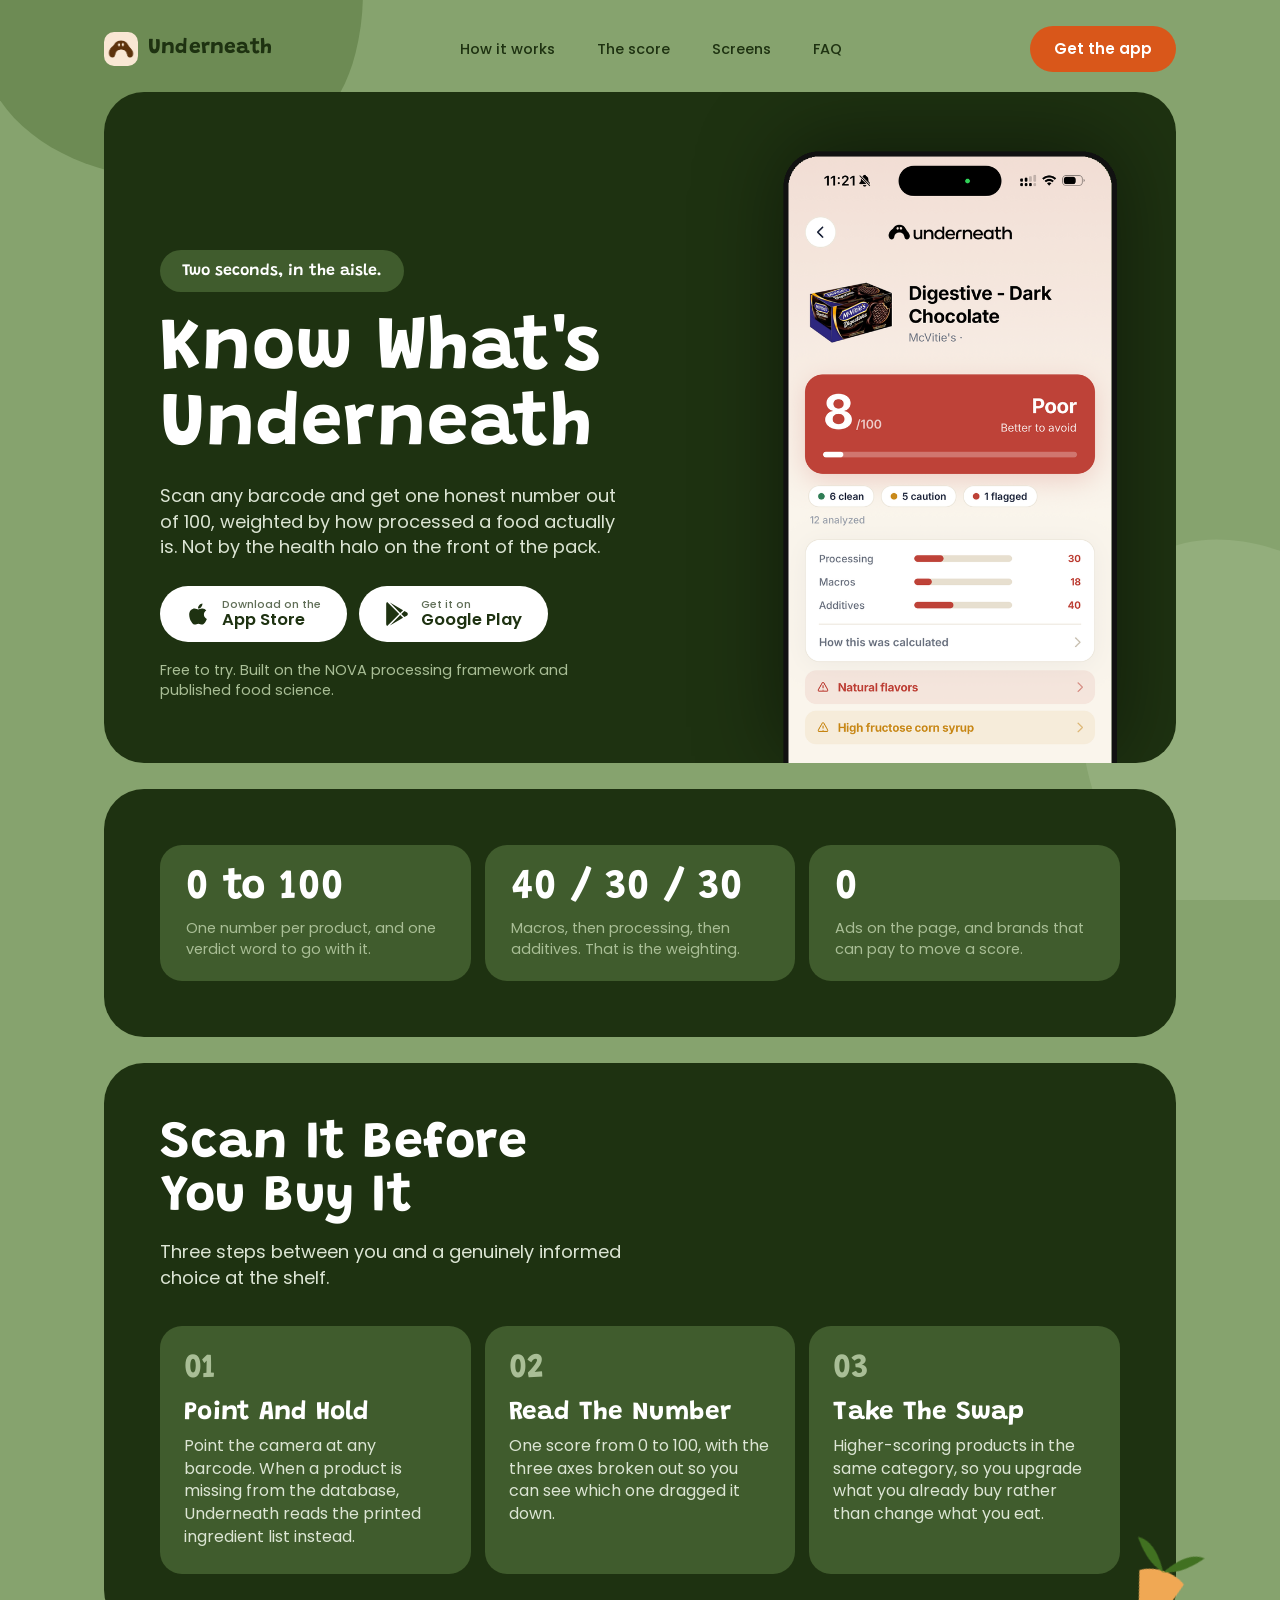
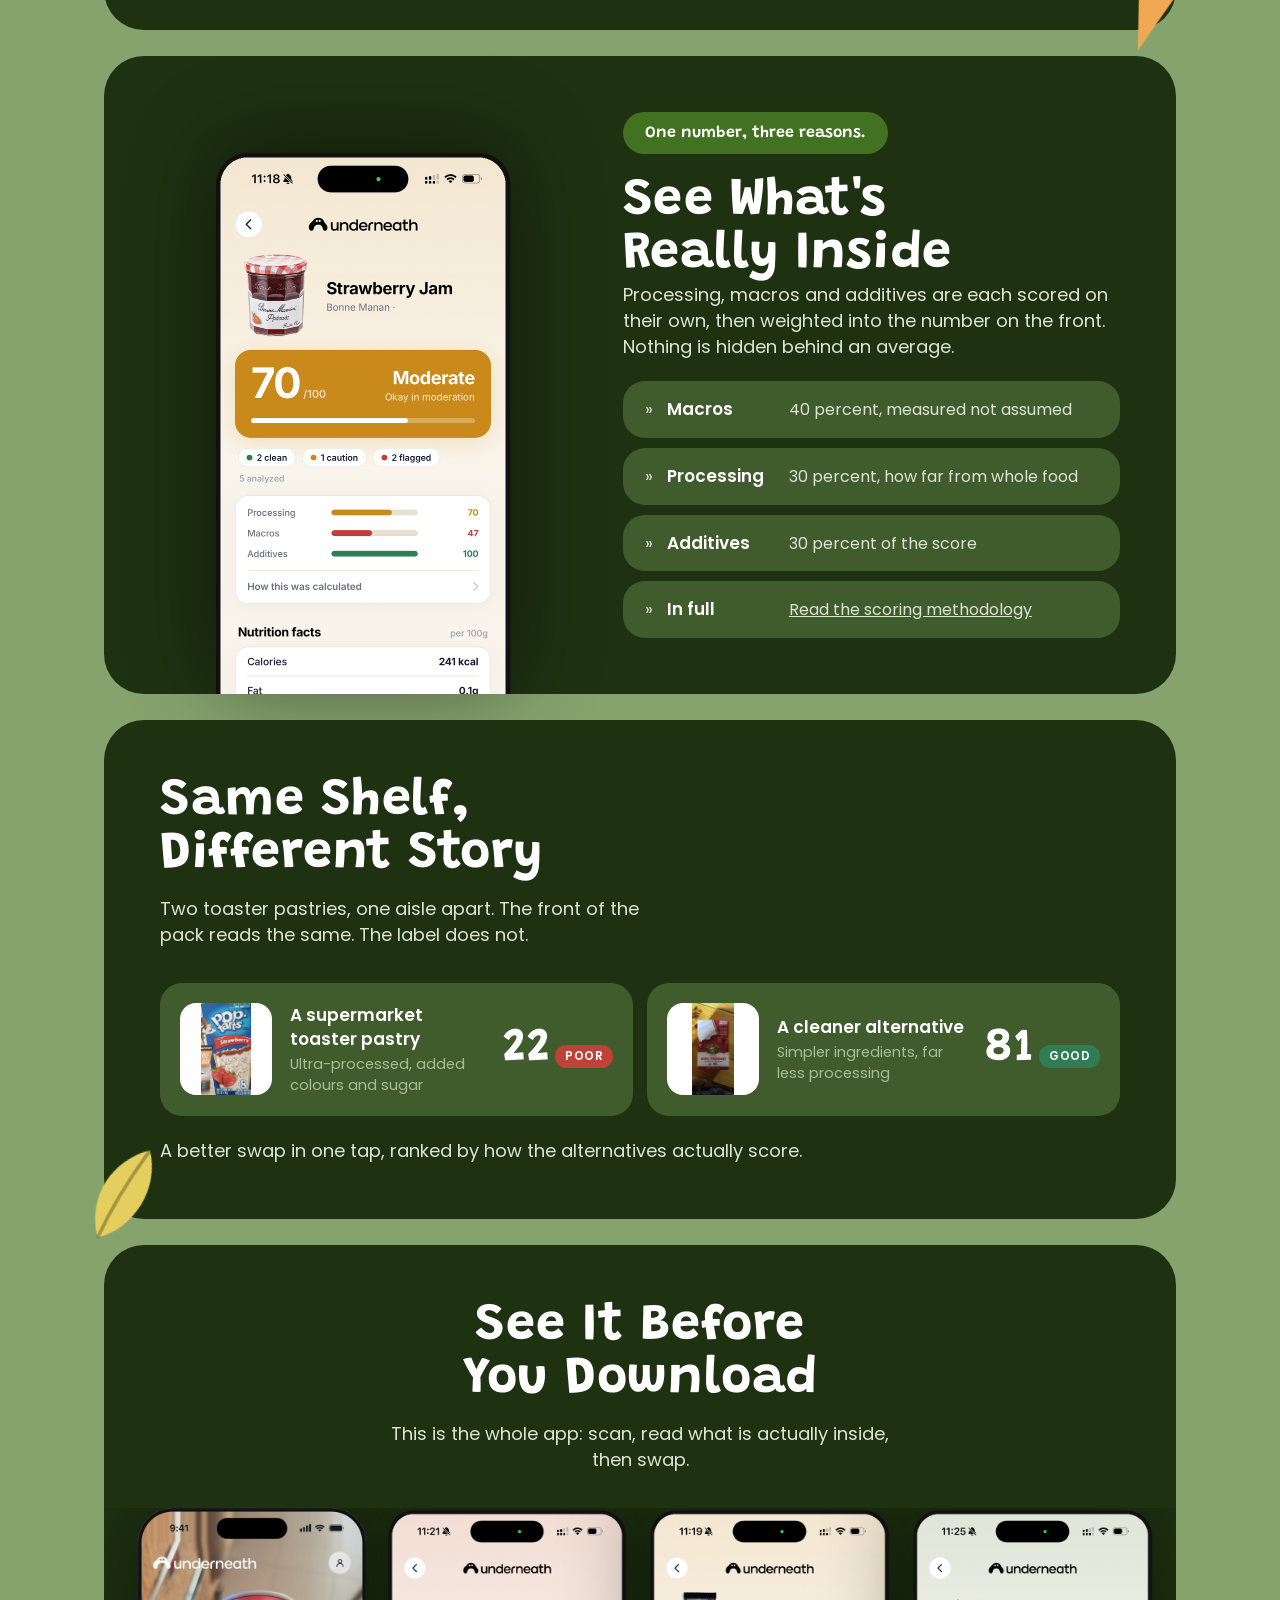
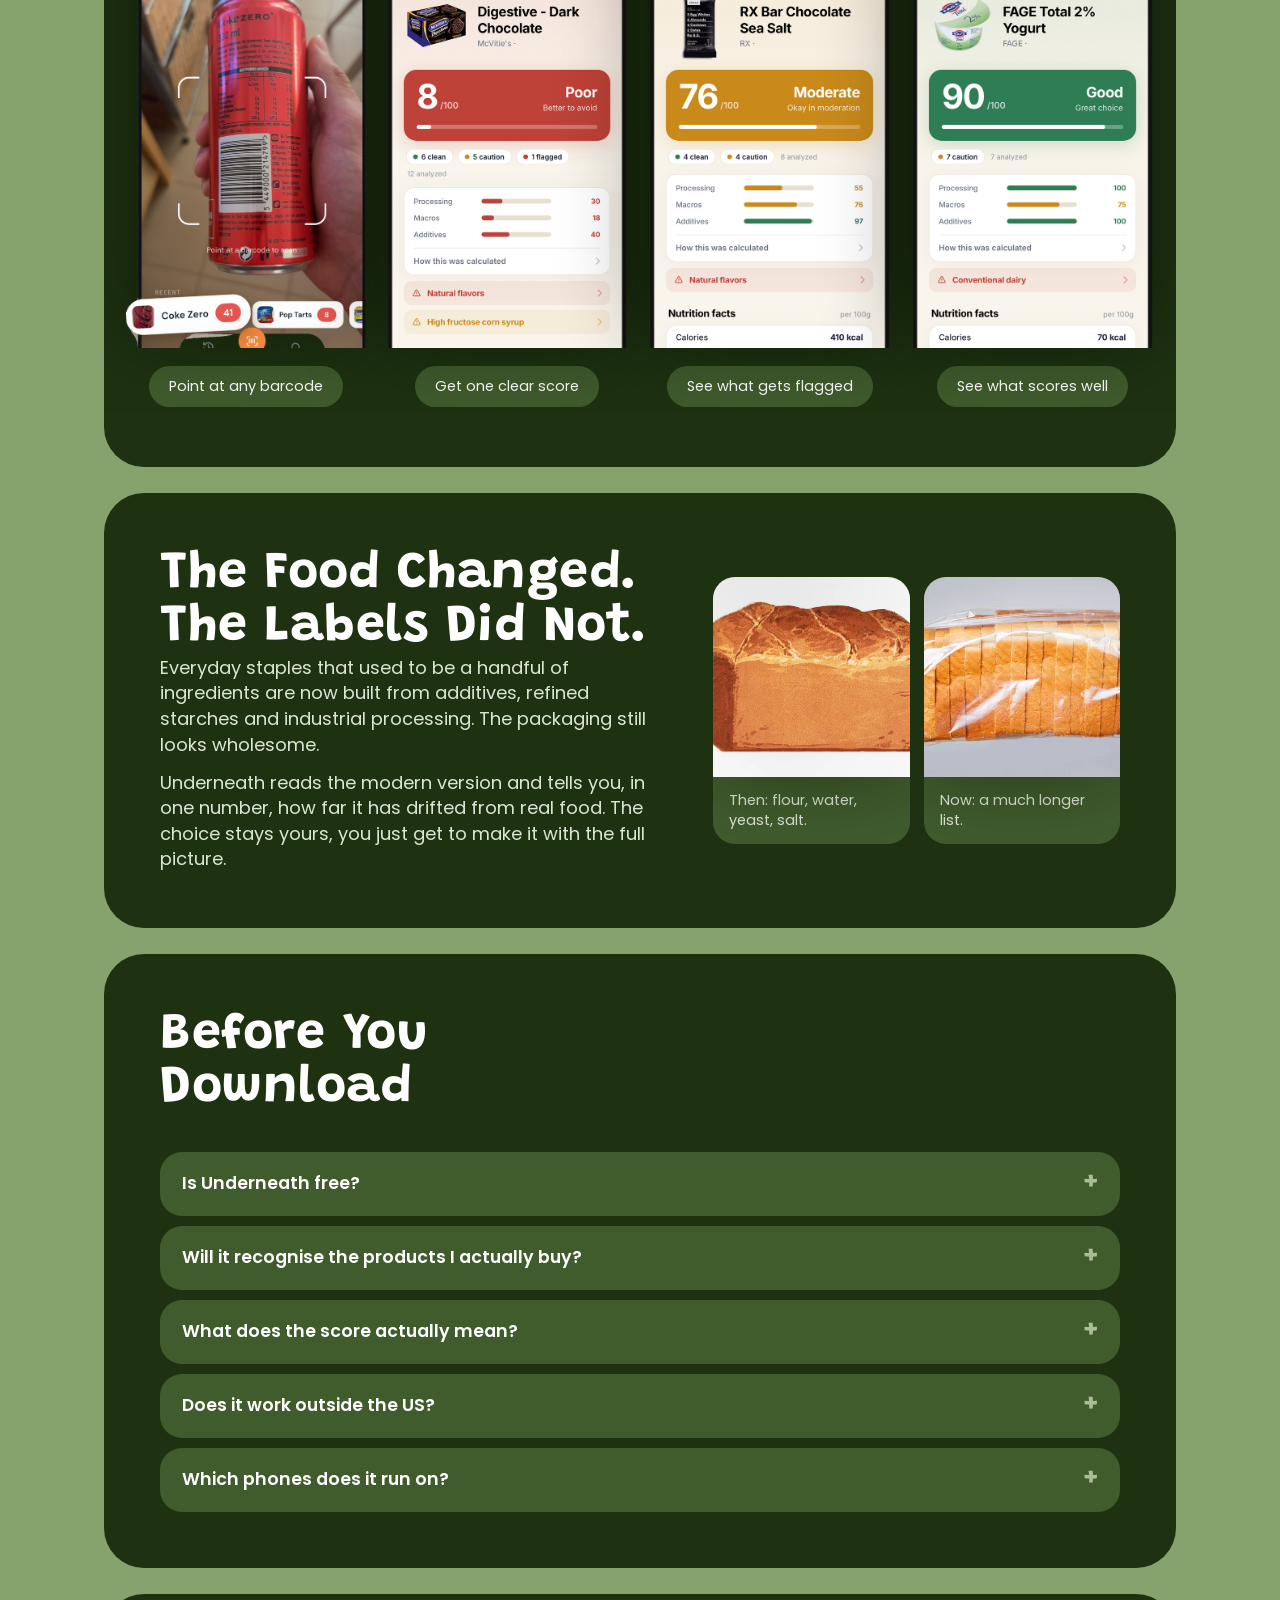
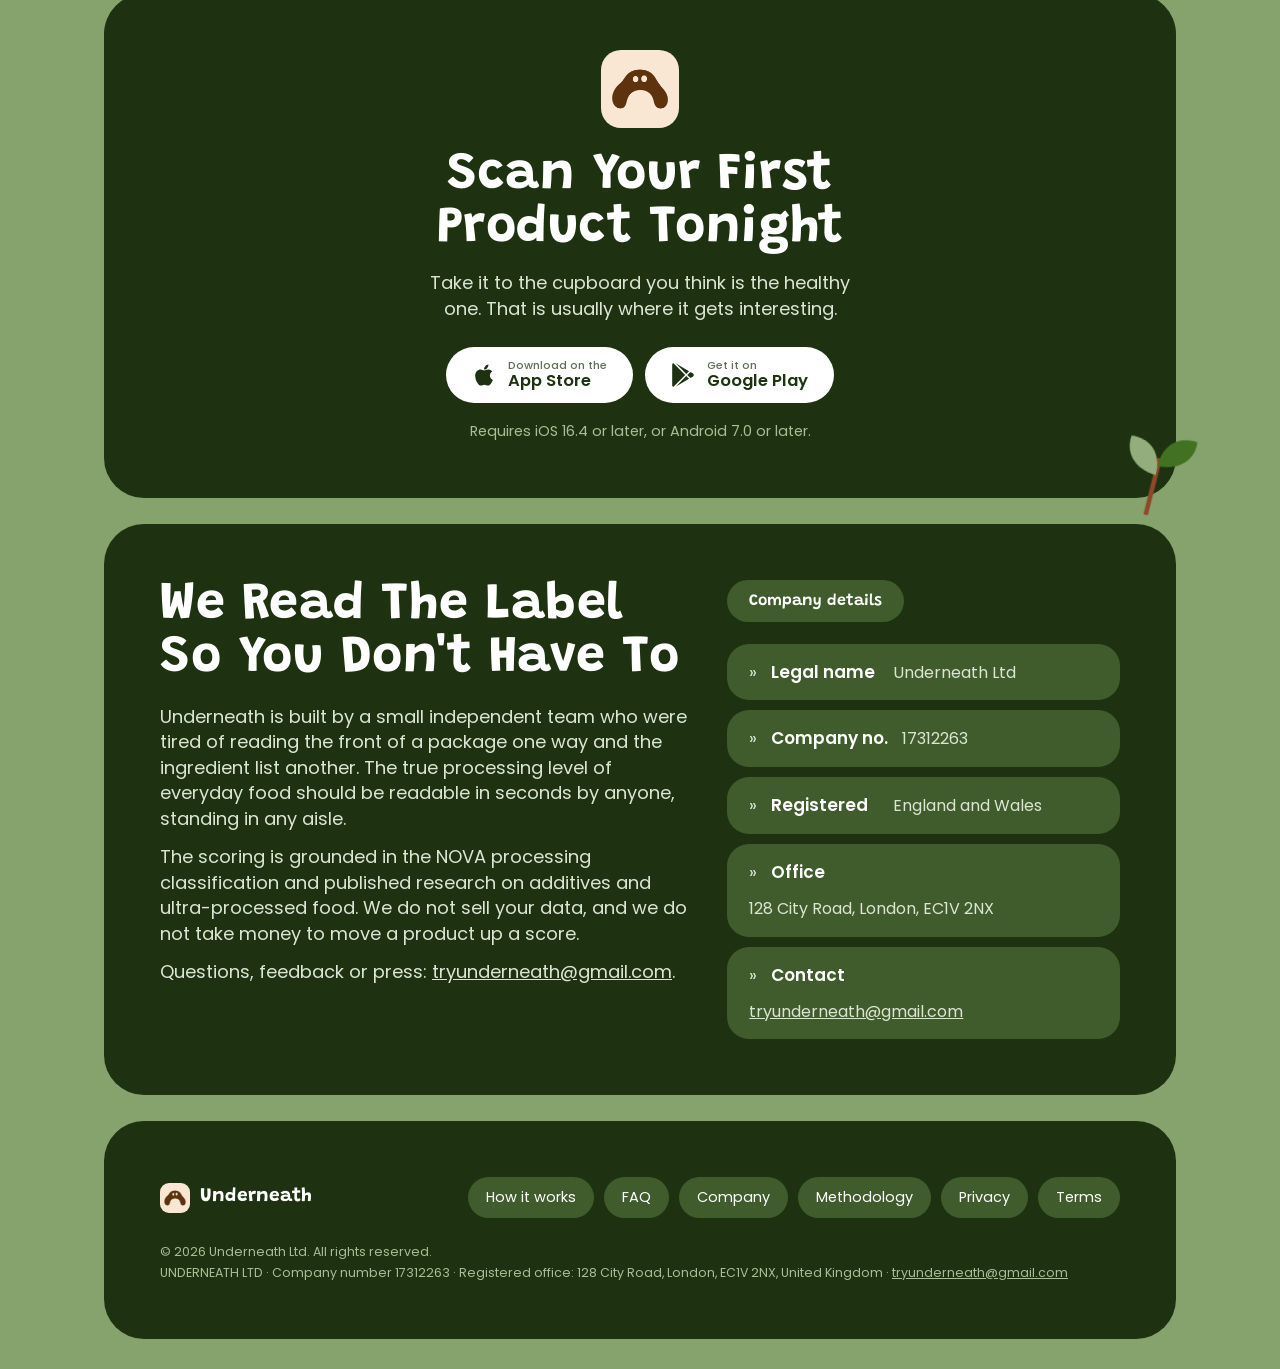
==== commit 29c2221e: "Publish the scoring methodology and correct the weighting on the home page The home page still descr" ====
--- a/index.html
+++ b/index.html
@@ -525,8 +525,8 @@
             <span>One number per product, and one verdict word to go with it.</span>
           </div>
           <div class="stat">
-            <b>50 / 30 / 20</b>
-            <span>Additives, then processing, then macros. That is the weighting.</span>
+            <b>40 / 30 / 30</b>
+            <span>Macros, then processing, then additives. That is the weighting.</span>
           </div>
           <div class="stat">
             <b>0</b>
@@ -589,9 +589,10 @@
               average.
             </p>
             <div class="spec">
-              <div class="spec-row"><span class="g">&raquo;</span><span class="term">Additives</span><span class="detail">50 percent of the score</span></div>
+              <div class="spec-row"><span class="g">&raquo;</span><span class="term">Macros</span><span class="detail">40 percent, measured not assumed</span></div>
               <div class="spec-row"><span class="g">&raquo;</span><span class="term">Processing</span><span class="detail">30 percent, how far from whole food</span></div>
-              <div class="spec-row"><span class="g">&raquo;</span><span class="term">Macros</span><span class="detail">20 percent, measured not assumed</span></div>
+              <div class="spec-row"><span class="g">&raquo;</span><span class="term">Additives</span><span class="detail">30 percent of the score</span></div>
+              <div class="spec-row"><span class="g">&raquo;</span><span class="term">In full</span><span class="detail"><a href="/methodology">Read the scoring methodology</a></span></div>
             </div>
           </div>
           <div class="split-shot bleed">
@@ -734,10 +735,13 @@
           </details>
           <details>
             <summary>What does the score actually mean?</summary>
-            <p>One number from 0 to 100, weighted toward processing. Additives
-              carry the most weight, then how far the food sits from its whole
-              form, then the nutrition. A high score means close to real food, not
-              low calorie.</p>
+            <p>One number from 0 to 100. The nutrition carries the largest single
+              weight at 40 percent, then how far the food sits from its whole form
+              at 30, then the additives at 30. A product classed as ultra processed
+              is then anchored to its processing score, which is why those scores
+              land low. A high score means close to real food, not low calorie. The
+              full arithmetic, including every cap, is published in the
+              <a href="/methodology">scoring methodology</a>.</p>
           </details>
           <details>
             <summary>Does it work outside the US?</summary>
@@ -839,8 +843,9 @@
           <a href="#how">How it works</a>
           <a href="#faq">FAQ</a>
           <a href="#company">Company</a>
-          <a href="https://thanosrokkas.github.io/underneath-privacy/">Privacy</a>
-          <a href="https://thanosrokkas.github.io/underneath-privacy/terms">Terms</a>
+          <a href="/methodology">Methodology</a>
+          <a href="/privacy">Privacy</a>
+          <a href="/terms">Terms</a>
         </nav>
       </div>
       <p class="legal">
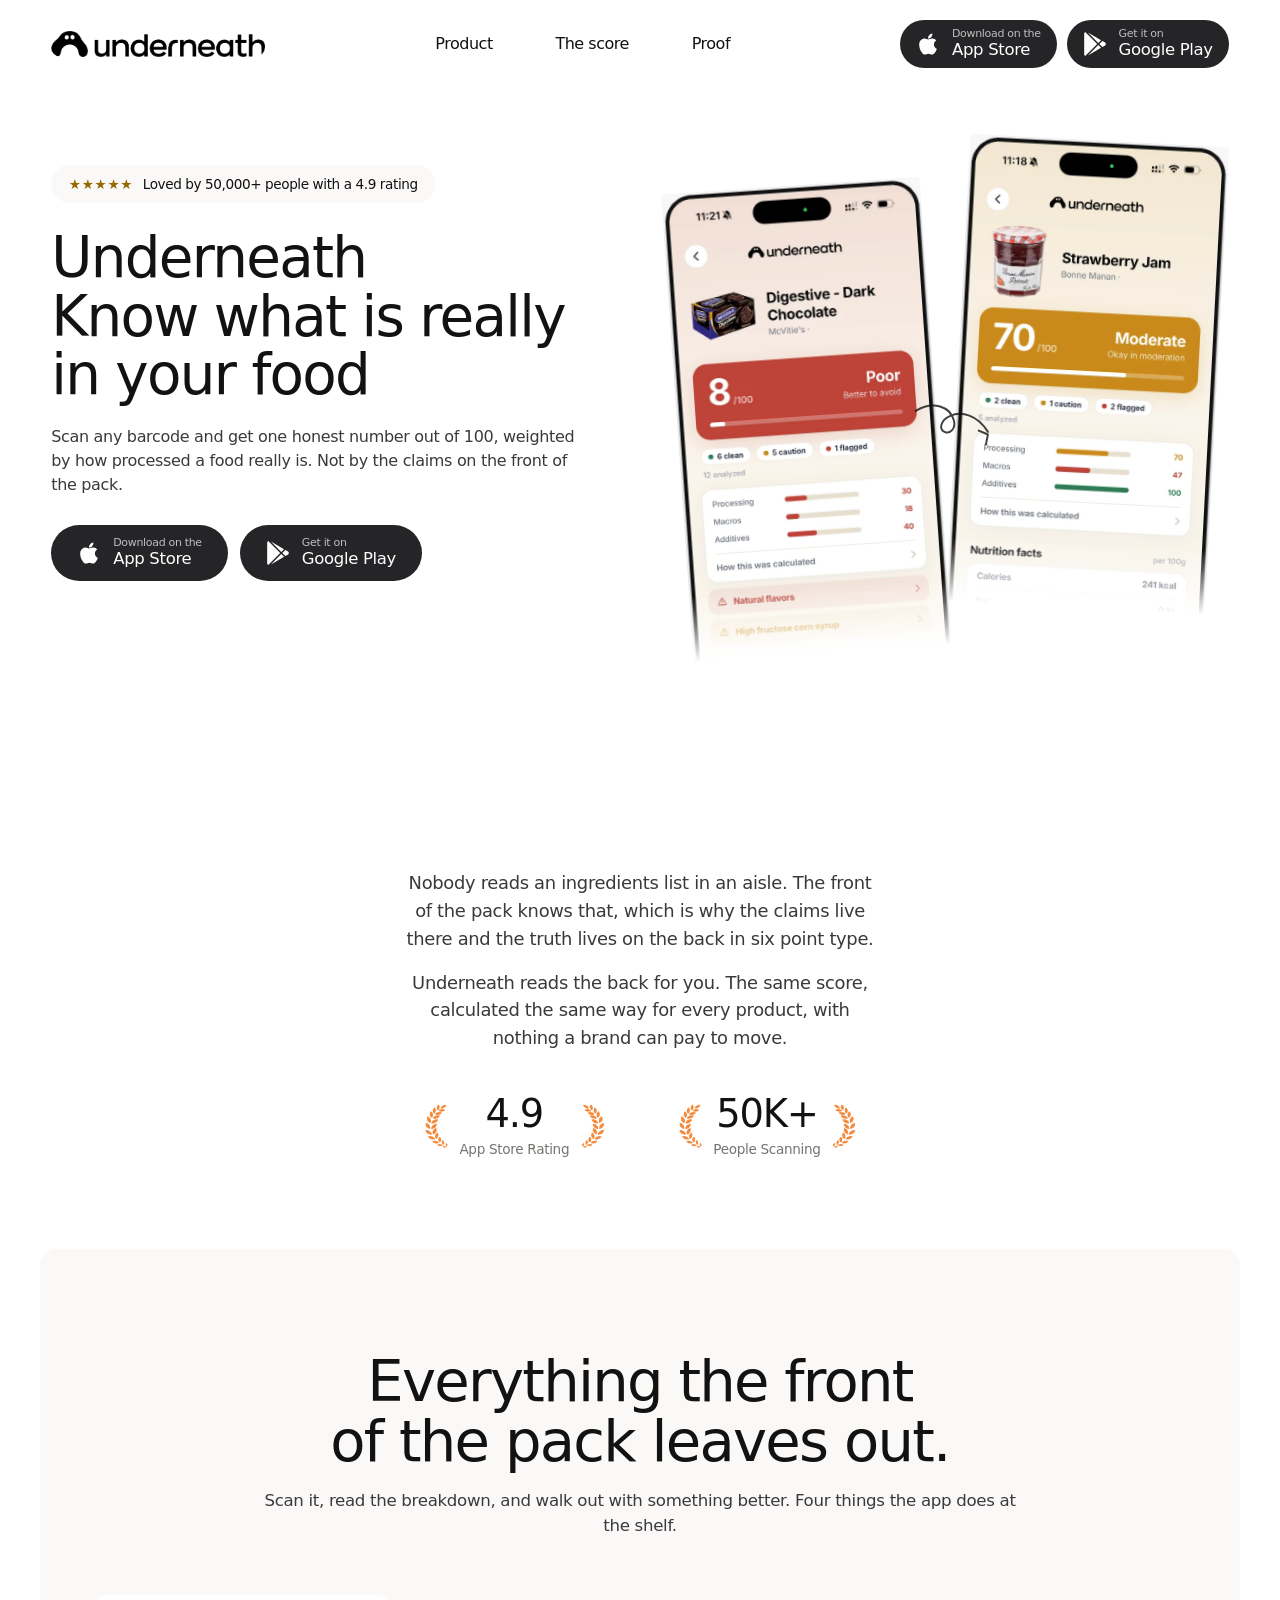
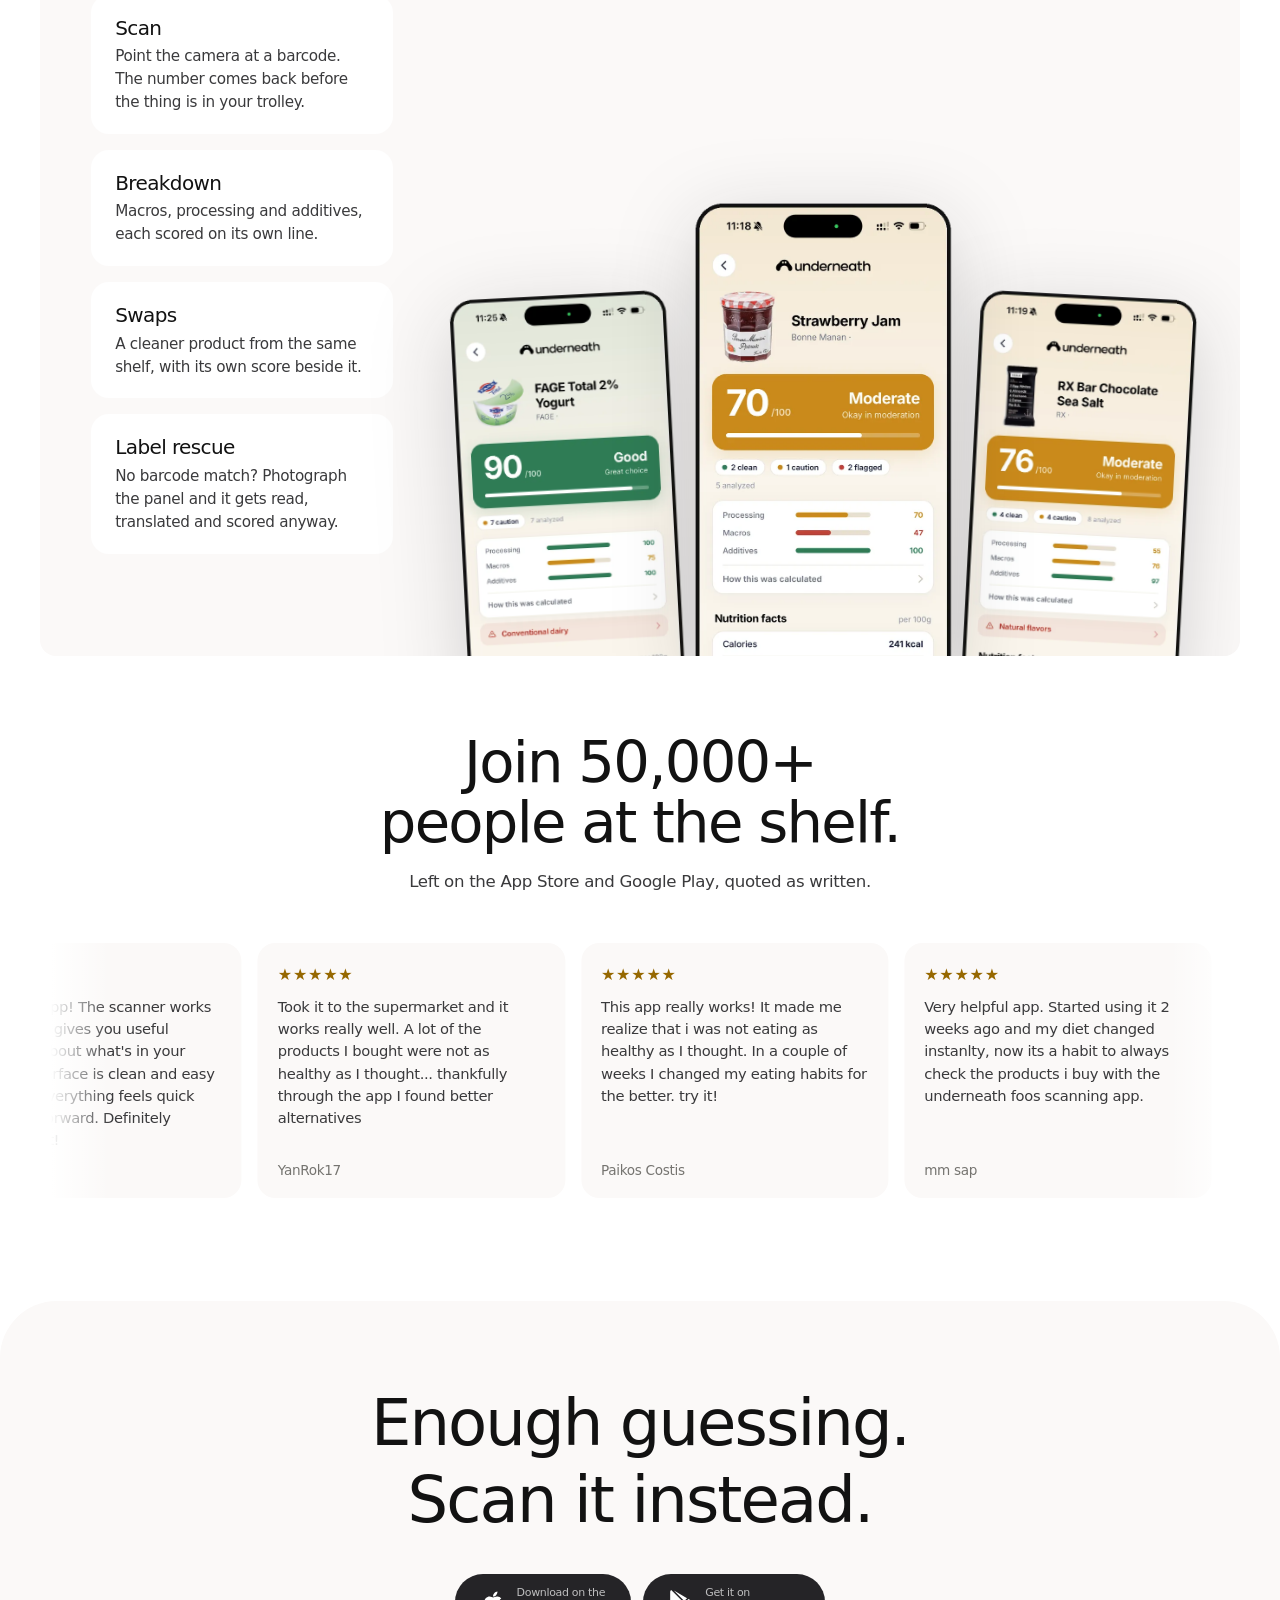
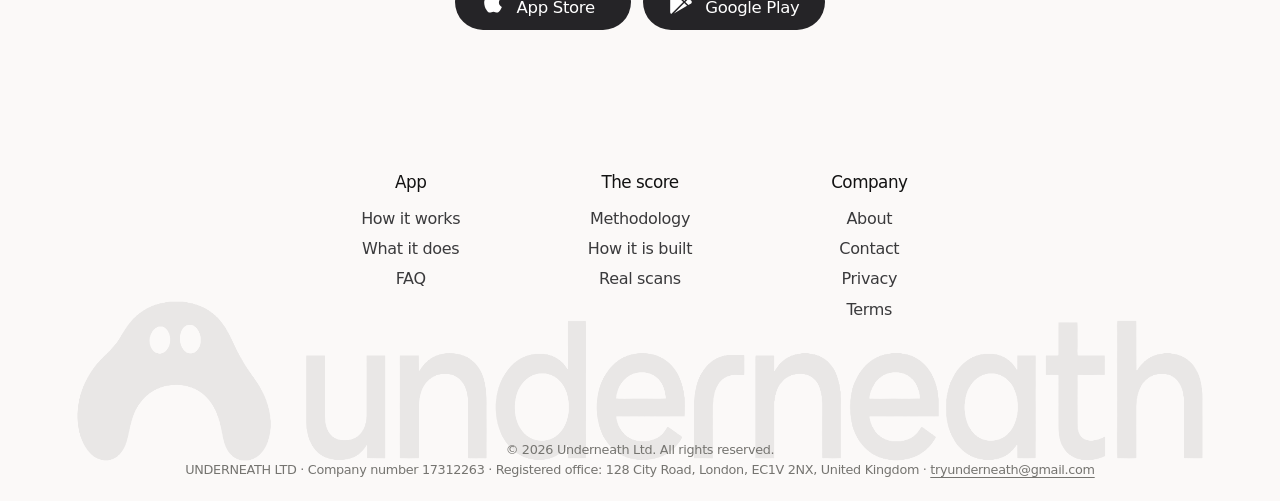
==== commit 97d34c24: "Rebuild the marketing site around a real first screen The landing page now opens on a nav bar, a lef" ====
--- a/index.html
+++ b/index.html
@@ -5,7 +5,10 @@
 <meta name="viewport" content="width=device-width, initial-scale=1, viewport-fit=cover" />
 <title>Underneath | Know what's really in your food</title>
 <meta name="description" content="Scan any barcode and get one honest score, 0 to 100, based on how processed a food really is. Underneath reads the additives behind the label and shows you cleaner swaps. Free to try on iPhone and Android." />
-<meta name="theme-color" content="#86A36E" />
+<meta name="theme-color" content="#FFFFFF" />
+<!-- Proves the domain to Meta. Required before iOS event reporting can be
+     configured at all, and Meta only ever reads it from the root page. -->
+<meta name="facebook-domain-verification" content="hdkg4uou3c3i9nskg5dea2s5cssdqa" />
 
 <meta property="og:title" content="Underneath | Know what's really in your food" />
 <meta property="og:description" content="Scan any food, see what's really inside, and find cleaner swaps. A processing-first food scanner, out now on iPhone and Android." />
@@ -16,846 +19,226 @@
 
 <link rel="icon" href="icon.png" />
 <link rel="apple-touch-icon" href="icon.png" />
-<link rel="preconnect" href="https://fonts.googleapis.com" />
-<link rel="preconnect" href="https://fonts.gstatic.com" crossorigin />
-<!-- Sagepanel's two faces. Gliker is a Canva exclusive with no binary, so the
-     marker face falls back to Grandstander exactly as the token stack does. -->
-<link href="https://fonts.googleapis.com/css2?family=Grandstander:wght@600;700;800&family=Poppins:wght@400;500;600&display=swap" rel="stylesheet" />
-<style>
-  /* ------------------------------------------------------------------
-     Sagepanel tokens, verbatim from the design system.
-     Sage outside, forest inside, and never a third background colour.
-     ------------------------------------------------------------------ */
-  :root {
-    /* Surfaces */
-    --sp-canvas:       #86A36E;
-    --sp-canvas-deep:  #6D8B54;
-    --sp-canvas-tint:  #93AE7C;
-    --sp-panel:        #1E3211;
-    --sp-panel-raised: #2A4419;
-    --sp-chip:         #405C2D;
-    --sp-leaf:         #417121;
-
-    /* Ink */
-    --sp-ink:      #FFFFFF;
-    --sp-ink-soft: #DCE5D4;
-    --sp-ink-dim:  #A9BE96;
-
-    /* Verdict, straight from the app. Never retuned to suit a layout. */
-    --sp-good:    #2F7D55;
-    --sp-caution: #C8901A;
-    --sp-poor:    #BE4238;
-    --sp-action:  #D9571A;
-
-    /* Faces */
-    --font-display: "Gliker", "Grandstander", "Comfortaa", cursive;
-    --font-body: "Poppins", "Commissioner", "Noto Sans", system-ui, sans-serif;
-
-    /* The 1080px post scale, re-authored fluidly for a browser. The ratios
-       and the six steps survive; only the pixel anchoring is dropped, because
-       a web page cannot be exported at a fixed width. */
-    --t-display-xl: clamp(38px, 8.8vw, 74px);
-    --t-display-lg: clamp(30px, 6.2vw, 52px);
-    --t-display-md: clamp(23px, 4.4vw, 36px);
-    --t-score:      clamp(54px, 13vw, 104px);
-    --t-chip:       clamp(13px, 3.4vw, 16px);
-    --t-body:       clamp(15.5px, 4.1vw, 18px);
-    --t-caption:    clamp(13px, 3.4vw, 14.5px);
-
-    --lead-display: 1.02;
-    --lead-body: 1.42;
-    --track-display: 0.01em;
-
-    /* Space and form */
-    --gutter: 18px;
-    --pad:    clamp(22px, 5.2vw, 56px);
-    --r-panel: clamp(26px, 4vw, 40px);
-    --r-block: 22px;
-    --r-pill:  999px;
-    --r-thumb: 16px;
-    --gap-tight: 14px;
-    --gap: 22px;
-    --gap-loose: 36px;
-    --gap-section: clamp(16px, 3vw, 26px);
-
-    /* The only shadow in the system, and it belongs to a handset cutout. */
-    --device-shadow: drop-shadow(0 -8px 44px rgba(0, 0, 0, 0.45));
-  }
-
-  * { box-sizing: border-box; margin: 0; padding: 0; }
-  html { scroll-behavior: smooth; -webkit-text-size-adjust: 100%; }
-  body {
-    font-family: var(--font-body);
-    font-weight: 400;
-    font-size: var(--t-body);
-    line-height: var(--lead-body);
-    background: var(--sp-canvas);
-    color: var(--sp-ink-soft);
-    -webkit-font-smoothing: antialiased;
-    overflow-x: hidden;
-  }
-  a { color: inherit; }
-  img { max-width: 100%; display: block; }
-
-  /* The sage field. Flat colour and organic blobs in the two adjacent greens,
-     drawn from the system's fixed scenes. Never photographic, never gradient,
-     no noise and no texture. */
-  .field {
-    position: fixed; inset: 0; z-index: -1;
-    width: 100%; height: 100%;
-    pointer-events: none;
-  }
-
-  .wrap { width: 100%; max-width: 1120px; margin: 0 auto; padding: 0 var(--gutter); }
-
-  /* ------------------------------------------------------------------
-     The panel. Flat forest, 40px radius, no border and no shadow: it
-     separates from the canvas by colour alone. Everything readable on this
-     page lives inside one.
-     ------------------------------------------------------------------ */
-  .panel {
-    position: relative;
-    background: var(--sp-panel);
-    border-radius: var(--r-panel);
-    padding: var(--pad);
-  }
-  .panel.clip { overflow: hidden; }
-  section { padding-bottom: var(--gap-section); }
-
-  /* ---------- Type ---------- */
-  .display {
-    font-family: var(--font-display);
-    font-weight: 700;
-    color: var(--sp-ink);
-    line-height: var(--lead-display);
-    letter-spacing: var(--track-display);
-  }
-  h1.display { font-size: var(--t-display-xl); }
-  h2.display { font-size: var(--t-display-lg); }
-  h3.display { font-size: var(--t-display-md); }
-
-  .body { color: var(--sp-ink-soft); font-size: var(--t-body); }
-  .body + .body { margin-top: 0.7em; }
-  .caption { color: var(--sp-ink-dim); font-size: var(--t-caption); }
-  .lede { max-width: 42ch; }
-
-  /* The promise pill. Marker face, one line, never wraps. */
-  .chip {
-    display: inline-block;
-    background: var(--sp-chip);
-    color: var(--sp-ink);
-    font-family: var(--font-display);
-    font-weight: 600;
-    font-size: var(--t-chip);
-    line-height: 1;
-    padding: 13px 22px;
-    border-radius: var(--r-pill);
-    white-space: nowrap;
-    margin-bottom: var(--gap);
-  }
-  .chip.leaf { background: var(--sp-leaf); }
-
-  /* ---------- Buttons. Solid fills that darken. No lift, no glow. ---------- */
-  .btn {
-    display: inline-flex; align-items: center; justify-content: center;
-    min-height: 46px; padding: 12px 24px;
-    font-family: var(--font-body); font-size: 15px; font-weight: 600;
-    color: #fff; background: var(--sp-action);
-    border: 0; border-radius: var(--r-pill); cursor: pointer;
-    text-decoration: none; white-space: nowrap;
-    transition: background .15s;
-  }
-  .btn:hover { background: #C24A13; }
-
-  /* Store lockups. White pills so the wordmarks stay legible on forest, and
-     both render with no JS; platform detection then narrows to the one that
-     can actually install. */
-  .store-row { display: flex; gap: 12px; flex-wrap: wrap; }
-  .store-row.center { justify-content: center; }
-  .store-btn {
-    display: inline-flex; align-items: center; gap: 12px;
-    min-height: 56px; padding: 11px 26px;
-    border-radius: var(--r-pill);
-    background: #fff; color: var(--sp-panel); text-decoration: none;
-    transition: background .15s;
-  }
-  .store-btn:hover { background: var(--sp-ink-soft); }
-  .store-btn svg { width: 24px; height: 24px; flex: none; fill: currentColor; }
-  .store-btn .txt { display: flex; flex-direction: column; line-height: 1.15; text-align: left; }
-  .store-btn .txt small { font-size: 11px; font-weight: 500; opacity: .7; }
-  .store-btn .txt strong { font-size: 16.5px; font-weight: 600; }
-
-  .alt-plat { margin-top: 14px; font-size: var(--t-caption); color: var(--sp-ink-dim); display: none; }
-  .alt-plat a { text-underline-offset: 3px; }
-  body.plat-ios .store-btn.for-android,
-  body.plat-android .store-btn.for-ios { display: none; }
-  body.plat-ios .alt-plat.for-android,
-  body.plat-android .alt-plat.for-ios { display: block; }
-  .store-row.center + .alt-plat { text-align: center; }
-
-  /* ---------- Stickers ----------
-     Flat garden illustrations hanging off the panel corners, mostly outside
-     the card, rotated 10 to 28 degrees. Two per panel maximum, and never in
-     the top strip where a headline runs. */
-  .sticker { position: absolute; z-index: 2; pointer-events: none; }
-  .sticker svg { display: block; width: 100%; height: auto; }
-  @media (max-width: 780px) { .sticker { display: none; } }
-
-  /* ---------- Header ---------- */
-  header.site { padding: 18px 0 14px; }
-  .nav { display: flex; align-items: center; justify-content: space-between; gap: 14px; }
-  .brand { display: flex; align-items: center; gap: 10px; text-decoration: none; }
-  .brand img { width: 34px; height: 34px; border-radius: 10px; }
-  .brand span {
-    font-family: var(--font-display); font-weight: 700;
-    font-size: 21px; color: var(--sp-panel); letter-spacing: var(--track-display);
-  }
-  .nav-links { display: none; align-items: center; gap: 10px; }
-  .nav-links a {
-    text-decoration: none; color: var(--sp-panel);
-    font-size: 14.5px; font-weight: 500;
-    padding: 9px 16px; border-radius: var(--r-pill);
-    transition: background .15s;
-  }
-  .nav-links a:hover { background: var(--sp-canvas-tint); }
-
-  /* ---------- Hero ---------- */
-  /* Every track is minmax(0, 1fr): a bare 1fr floors at min-content, so one
-     long unbreakable word would widen the column past the panel. */
-  .hero-grid { display: grid; grid-template-columns: minmax(0, 1fr); gap: var(--gap-loose); align-items: end; }
-  .hero-copy { padding-bottom: 6px; }
-  h1.display { margin-bottom: 18px; }
-  .hero .store-row { margin-top: 26px; }
-  .hero .trust { margin-top: 18px; }
-  /* Bottom cuts only. The handset runs off the panel's own rounded floor and
-     is never sliced by a side edge. */
-  .hero-shot { position: relative; margin: 0 auto -1px; max-width: 320px; }
-  .hero-shot img { width: 100%; height: auto; filter: var(--device-shadow); margin-bottom: calc(var(--pad) * -1); }
-
-  /* ---------- Numbers ---------- */
-  .stats { display: grid; grid-template-columns: minmax(0, 1fr); gap: var(--gap-tight); }
-  .stat { background: var(--sp-chip); border-radius: var(--r-block); padding: 22px 26px; }
-  .stat b {
-    display: block; font-family: var(--font-display); font-weight: 700;
-    font-size: clamp(30px, 7vw, 42px); line-height: 1; color: var(--sp-ink);
-    letter-spacing: var(--track-display);
-  }
-  .stat span { display: block; margin-top: 9px; font-size: var(--t-caption); color: var(--sp-ink-dim); }
-
-  /* ---------- Section heads ---------- */
-  .head { margin-bottom: var(--gap-loose); }
-  .head .body { margin-top: 14px; max-width: 46ch; }
-  .head.center { text-align: center; }
-  .head.center .body { margin-left: auto; margin-right: auto; }
-
-  /* ---------- Steps ---------- */
-  .steps { display: grid; grid-template-columns: minmax(0, 1fr); gap: var(--gap-tight); }
-  .step { background: var(--sp-chip); border-radius: var(--r-block); padding: 26px 24px; }
-  .step .n {
-    font-family: var(--font-display); font-weight: 700;
-    font-size: 34px; line-height: 1; color: var(--sp-ink-dim);
-    display: block; margin-bottom: 14px;
-  }
-  .step h3 { font-size: clamp(20px, 4.4vw, 26px); margin-bottom: 8px; }
-  .step p { color: var(--sp-ink-soft); font-size: clamp(14.5px, 3.8vw, 16px); }
-
-  /* ---------- Split layouts ---------- */
-  .split { display: grid; grid-template-columns: minmax(0, 1fr); gap: var(--gap-loose); align-items: center; }
-  .split-shot { max-width: 300px; margin: 0 auto; }
-  .split-shot img { width: 100%; height: auto; filter: var(--device-shadow); }
-  /* Bottom cuts only: a handset in a split runs off the panel's own floor
-     rather than ending on a hard edge in mid air. */
-  .split-shot.bleed { align-self: end; }
-  .split-shot.bleed img { display: block; margin-bottom: calc(var(--pad) * -1); }
-
-  /* Spec rows. The one typographic glyph in the system is the guillemet. */
-  .spec { display: flex; flex-direction: column; gap: 10px; margin-top: var(--gap); }
-  .spec-row {
-    display: flex; align-items: baseline; gap: 14px; flex-wrap: wrap;
-    background: var(--sp-chip); border-radius: var(--r-block);
-    padding: 16px 22px;
-  }
-  .spec-row .g { color: var(--sp-ink); opacity: .85; font-size: 17px; }
-  .spec-row .term { font-weight: 600; color: var(--sp-ink); min-width: 108px; font-size: clamp(15px, 3.9vw, 17px); }
-  .spec-row .detail { color: var(--sp-ink-soft); font-size: clamp(14.5px, 3.8vw, 16px); min-width: 0; overflow-wrap: break-word; }
-
-  /* ---------- Gallery ----------
-     Cutouts, not crops. The screens keep the app's own warm cream and its red
-     score card; nothing here is tinted green to match the page. */
-  .gallery {
-    display: flex; gap: 20px;
-    overflow-x: auto; scroll-snap-type: x mandatory;
-    -webkit-overflow-scrolling: touch;
-    scrollbar-width: none;
-    padding-bottom: 4px;
-    margin: 0 calc(var(--pad) * -1);
-    padding-left: var(--pad); padding-right: var(--pad);
-  }
-  .gallery::-webkit-scrollbar { display: none; }
-  .gallery figure { flex: 0 0 auto; scroll-snap-align: center; text-align: center; }
-  .gallery img { width: auto; height: 380px; filter: var(--device-shadow); }
-  .gallery figcaption {
-    margin-top: 18px;
-    display: inline-block; background: var(--sp-chip);
-    border-radius: var(--r-pill); padding: 10px 20px;
-    font-size: var(--t-caption); color: var(--sp-ink);
-  }
-
-  /* ---------- Swap comparison ---------- */
-  .swap { display: grid; grid-template-columns: minmax(0, 1fr); gap: var(--gap-tight); align-items: stretch; }
-  .prod {
-    background: var(--sp-chip); border-radius: var(--r-block);
-    padding: 20px; display: flex; align-items: center; gap: 18px;
-  }
-  .prod .tile {
-    width: 92px; height: 92px; flex: none;
-    border-radius: var(--r-thumb); background: #fff; overflow: hidden;
-    display: flex; align-items: center; justify-content: center;
-  }
-  .prod .tile img { width: 100%; height: 100%; object-fit: contain; }
-  .prod .meta { flex: 1; min-width: 0; }
-  /* Both are spans, so they need an explicit block to stack and to honour the
-     note's margin. */
-  .prod .pname { display: block; font-weight: 600; color: var(--sp-ink); font-size: clamp(15px, 4vw, 17px); }
-  .prod .pnote { display: block; color: var(--sp-ink-dim); font-size: var(--t-caption); margin-top: 3px; }
-  /* Never a bare score: the number always ships with its bar and its verdict. */
-  .verdict { flex: none; text-align: right; min-width: 96px; }
-  .verdict .n {
-    font-family: var(--font-display); font-weight: 700;
-    font-size: clamp(34px, 8vw, 46px); line-height: 1;
-    letter-spacing: var(--track-display);
-  }
-  /* Verdict colour is a fill behind white ink, never the ink itself: as text on
-     the chip it does not clear contrast, worst of all the good green. */
-  .verdict .n { color: var(--sp-ink); }
-  .verdict .w {
-    display: inline-block; margin-top: 6px; padding: 3px 10px;
-    border-radius: var(--r-pill); color: #fff;
-    font-size: 11.5px; font-weight: 600; letter-spacing: .4px;
-  }
-  .verdict .track { margin-top: 8px; height: 8px; border-radius: var(--r-pill); background: var(--sp-panel-raised); }
-  .verdict .track i { display: block; height: 100%; border-radius: var(--r-pill); }
-  .poor .w, .poor .track i { background: var(--sp-poor); }
-  .good .w, .good .track i { background: var(--sp-good); }
-  /* On a handset the tile, the copy and a 96px verdict cannot share one line:
-     the name column collapses to roughly one word per line. Drop the verdict to
-     its own full-width row so the bar can stretch and the copy can breathe. */
-  @media (max-width: 460px) {
-    .prod { flex-wrap: wrap; gap: 14px; }
-    .prod .meta { flex: 1 1 120px; }
-    .verdict {
-      flex: 1 0 100%; min-width: 0; text-align: left;
-      display: flex; align-items: center; gap: 12px;
-    }
-    .verdict .n { font-size: 34px; }
-    .verdict .w { margin-top: 0; flex: none; }
-    .verdict .track { margin-top: 0; flex: 1; }
-  }
-  .swap-note { margin-top: var(--gap); }
-
-  /* ---------- Then and now ---------- */
-  .then-now { display: grid; grid-template-columns: minmax(0, 1fr) minmax(0, 1fr); gap: var(--gap-tight); }
-  .then-now figure { background: var(--sp-chip); border-radius: var(--r-block); overflow: hidden; }
-  .then-now img { width: 100%; height: 150px; object-fit: cover; }
-  .then-now figcaption { padding: 13px 16px; font-size: var(--t-caption); color: var(--sp-ink-soft); }
-
-  /* ---------- FAQ ---------- */
-  .faq { display: flex; flex-direction: column; gap: 10px; }
-  .faq details { background: var(--sp-chip); border-radius: var(--r-block); padding: 0 22px; }
-  .faq summary {
-    list-style: none; cursor: pointer; padding: 19px 0;
-    font-weight: 600; color: var(--sp-ink);
-    font-size: clamp(15.5px, 4vw, 17.5px);
-    display: flex; align-items: center; justify-content: space-between; gap: 16px;
-  }
-  .faq summary::-webkit-details-marker { display: none; }
-  .faq summary::after {
-    content: "+";
-    font-family: var(--font-display); font-weight: 700;
-    font-size: 26px; line-height: 1; color: var(--sp-ink-dim);
-    flex: none; transition: transform .2s;
-  }
-  .faq details[open] summary::after { transform: rotate(45deg); }
-  .faq p { color: var(--sp-ink-soft); font-size: clamp(14.5px, 3.9vw, 16px); padding: 0 0 20px; max-width: 62ch; }
-
-  /* ---------- Download ---------- */
-  .get { text-align: center; }
-  .get img.icon { width: 78px; height: 78px; border-radius: 20px; margin: 0 auto 22px; }
-  .get .body { margin: 14px auto 26px; max-width: 40ch; }
-
-  /* ---------- Company ---------- */
-  .company { display: grid; grid-template-columns: minmax(0, 1fr); gap: var(--gap-loose); align-items: start; }
-
-  /* ---------- Footer ---------- */
-  footer.site { padding-bottom: 30px; }
-  .foot-top {
-    display: flex; align-items: center; justify-content: space-between;
-    gap: 18px; flex-wrap: wrap; margin-bottom: 24px;
-  }
-  .foot-top .brand span { color: var(--sp-ink); }
-  .foot-links { display: flex; gap: 10px; flex-wrap: wrap; }
-  .foot-links a {
-    text-decoration: none; color: var(--sp-ink);
-    background: var(--sp-chip); border-radius: var(--r-pill);
-    padding: 10px 18px; font-size: var(--t-caption);
-    transition: background .15s;
-  }
-  .foot-links a:hover { background: var(--sp-leaf); }
-  .legal { color: var(--sp-ink-dim); font-size: 12.5px; line-height: 1.65; }
-
-  /* ---------- Sticky download dock, phones only ----------
-     Solid forest, no blur and no glass: text never sits on an image here, so
-     it never needs a protection layer. */
-  .dock {
-    position: fixed; left: 12px; right: 12px; bottom: 12px; z-index: 60;
-    background: var(--sp-panel);
-    border-radius: var(--r-pill);
-    padding: 10px 12px 10px 14px;
-    transform: translateY(160%);
-    transition: transform .25s ease;
-    display: none;
-  }
-  .dock.show { transform: translateY(0); }
-  .dock-inner { display: flex; align-items: center; gap: 12px; }
-  .dock img { width: 40px; height: 40px; border-radius: 12px; flex: none; }
-  .dock .meta { flex: 1; min-width: 0; line-height: 1.25; }
-  .dock .meta b { display: block; font-size: 15px; font-weight: 600; color: var(--sp-ink); }
-  .dock .meta span { font-size: 12.5px; color: var(--sp-ink-dim); }
-  .dock .btn { flex: none; min-height: 42px; padding: 10px 20px; font-size: 14.5px; }
-  body.has-dock { padding-bottom: 82px; }
-
-  /* ---------- Larger screens ---------- */
-  @media (min-width: 700px) {
-    :root { --gutter: 24px; }
-    .stats { grid-template-columns: repeat(3, minmax(0, 1fr)); }
-    .steps { grid-template-columns: repeat(3, minmax(0, 1fr)); }
-    .then-now img { height: 200px; }
-    .gallery img { height: 440px; }
-  }
-  @media (min-width: 920px) {
-    header.site { padding: 26px 0 20px; }
-    .nav-links { display: flex; }
-    .hero-grid { grid-template-columns: minmax(0, 1.05fr) minmax(0, 0.95fr); gap: 48px; }
-    .hero-shot { margin-right: 0; max-width: 340px; }
-    .split { grid-template-columns: minmax(0, 0.9fr) minmax(0, 1.1fr); gap: 56px; }
-    .split .split-shot.bleed { order: -1; }
-    /* Flip puts the imagery second, so the copy takes the wide track and the
-       headline keeps its two hand-broken lines. */
-    .split.flip { grid-template-columns: minmax(0, 1.1fr) minmax(0, 0.9fr); }
-    .split.flip .split-shot { order: 2; }
-    .swap { grid-template-columns: minmax(0, 1fr) minmax(0, 1fr); }
-    .company { grid-template-columns: minmax(0, 1.15fr) minmax(0, 0.85fr); }
-    .gallery { justify-content: center; }
-  }
-</style>
+<link rel="preconnect" href="https://api.fontshare.com" />
+<link rel="preconnect" href="https://cdn.fontshare.com" crossorigin />
+<!-- The hero handset is the largest paint on the page, so it is asked for
+     before the stylesheet finishes. -->
+<link rel="preload" as="image" href="assets/shot-02.webp" fetchpriority="high" />
+<!-- Avantt is the page's face. It is a licensed Displaay webfont, so the files
+     are not in the repo, see assets/fonts/README.md. Drop them in and this
+     preload starts paying for itself, leave them out and Switzer holds the
+     line. Nothing else has to change either way. -->
+<link rel="preload" as="font" type="font/woff2" href="assets/fonts/Avantt-Medium.woff2" crossorigin />
+<!-- Switzer is the fallback, not the choice: nearest free neo-grotesque to
+     Avantt on letterform and fit, and the only one whose advance widths track
+     it closely enough that the layout does not move when Avantt arrives. -->
+<link href="https://api.fontshare.com/v2/css?f%5B%5D=switzer@400,500,600,700&display=swap" rel="stylesheet" />
+<link rel="stylesheet" href="styles.css" />
+<!-- The landing page's own arrangement. Every other page stops at styles.css. -->
+<link rel="stylesheet" href="home.css" />
 </head>
 <body>
-
-<!-- The sage field: three organic blobs in the adjacent greens, taken from the
-     system's first fixed scene. Flat, never a gradient. -->
-<svg class="field" viewBox="0 0 1080 1350" preserveAspectRatio="xMidYMid slice" aria-hidden="true">
-  <path d="M0,120 C180,40 340,180 300,340 C265,480 60,470 0,380 Z" fill="#6D8B54"/>
-  <path d="M1080,760 C900,700 860,940 980,1060 C1040,1120 1080,1140 1080,1140 Z" fill="#93AE7C"/>
-  <path d="M700,1350 C700,1180 900,1140 1010,1230 C1090,1296 1080,1350 1080,1350 Z" fill="#6D8B54"/>
-</svg>
-
-<header class="site">
-  <div class="wrap nav">
-    <a class="brand" href="#top">
-      <img src="icon.png" alt="Underneath app icon" width="34" height="34" />
+<script>document.documentElement.className += " js";</script>
+
+<!-- NAV -->
+<nav class="site-nav">
+  <a href="index.html" class="brand" aria-label="Underneath home">
+    <img src="assets/logo.png" alt="Underneath" width="1063" height="160" />
+  </a>
+
+  <ul class="nav-links">
+    <li><a href="product.html">Product</a></li>
+    <li><a href="methodology.html">The score</a></li>
+    <li><a href="proof.html">Proof</a></li>
+  </ul>
+
+  <div class="nav-cta store-row">
+    <a class="store-btn for-ios" href="https://apps.apple.com/app/id6785015345">
+      <svg viewBox="0 0 384 512" aria-hidden="true"><path d="M318.7 268.7c-.2-36.7 16.4-64.4 50-84.8-18.8-26.9-47.2-41.7-84.7-44.6-35.5-2.8-74.3 20.7-88.5 20.7-15 0-49.4-19.7-76.4-19.7C63.3 141.2 4 184.8 4 273.5q0 39.3 14.4 81.2c12.8 36.7 59 126.7 107.2 125.2 25.2-.6 43-17.9 75.8-17.9 31.8 0 48.3 17.9 76.4 17.9 48.6-.7 90.4-82.5 102.6-119.3-65.2-30.7-61.7-90-61.7-91.9zm-56.6-164.2c27.3-32.4 24.8-61.9 24-72.5-24.1 1.4-52 16.4-67.9 34.9-17.5 19.8-27.8 44.3-25.6 71.9 26.1 2 49.9-11.4 69.5-34.3z"/></svg>
+      <span class="txt"><small>Download on the</small><strong>App Store</strong></span>
+    </a>
+    <a class="store-btn for-android" href="https://play.google.com/store/apps/details?id=com.underneath.v2">
+      <svg viewBox="0 0 512 512" aria-hidden="true"><path d="M325.3 234.3 104.6 13l280.8 161.2-60.1 60.1zM47 0C34 6.8 25.3 19.2 25.3 35.3v441.3c0 16.1 8.7 28.5 21.7 35.3l256.6-256L47 0zm425.2 225.6-58.9-34.1-65.7 65.5 65.7 65.5 60.1-34.1c18-14.3 18-46.5-1.2-62.8zM104.6 499l280.8-161.2-60.1-60.1L104.6 499z"/></svg>
+      <span class="txt"><small>Get it on</small><strong>Google Play</strong></span>
+    </a>
+  </div>
+</nav>
+
+<!-- HERO -->
+<section class="hero">
+  <div class="hero-copy">
+    <p class="hero-pill">
+      <span class="hero-pill-stars" aria-hidden="true">★★★★★</span>
+      Loved by 50,000+ people with a 4.9 rating
+    </p>
+
+    <h1 class="hero-title">
       <span>Underneath</span>
-    </a>
-    <nav class="nav-links">
-      <a href="#how">How it works</a>
-      <a href="#score">The score</a>
-      <a href="#screens">Screens</a>
-      <a href="#faq">FAQ</a>
-    </nav>
-    <a class="btn" href="#download">Get the app</a>
-  </div>
-</header>
-
-<main id="top">
-
-  <!-- Hero -->
-  <section class="hero">
-    <div class="wrap">
-      <div class="panel clip">
-        <div class="hero-grid">
-          <div class="hero-copy">
-            <span class="chip">Two seconds, in the aisle.</span>
-            <h1 class="display">Know What's<br />Underneath</h1>
-            <p class="body lede">
-              Scan any barcode and get one honest number out of 100, weighted by
-              how processed a food actually is. Not by the health halo on the
-              front of the pack.
-            </p>
-
-            <div class="store-row">
-              <a class="store-btn for-ios" href="https://apps.apple.com/app/id6785015345">
-                <svg viewBox="0 0 384 512" aria-hidden="true"><path d="M318.7 268.7c-.2-36.7 16.4-64.4 50-84.8-18.8-26.9-47.2-41.7-84.7-44.6-35.5-2.8-74.3 20.7-88.5 20.7-15 0-49.4-19.7-76.4-19.7C63.3 141.2 4 184.8 4 273.5q0 39.3 14.4 81.2c12.8 36.7 59 126.7 107.2 125.2 25.2-.6 43-17.9 75.8-17.9 31.8 0 48.3 17.9 76.4 17.9 48.6-.7 90.4-82.5 102.6-119.3-65.2-30.7-61.7-90-61.7-91.9zm-56.6-164.2c27.3-32.4 24.8-61.9 24-72.5-24.1 1.4-52 16.4-67.9 34.9-17.5 19.8-27.8 44.3-25.6 71.9 26.1 2 49.9-11.4 69.5-34.3z"/></svg>
-                <span class="txt"><small>Download on the</small><strong>App Store</strong></span>
-              </a>
-              <a class="store-btn for-android" href="https://play.google.com/store/apps/details?id=com.underneath.v2">
-                <svg viewBox="0 0 512 512" aria-hidden="true"><path d="M325.3 234.3 104.6 13l280.8 161.2-60.1 60.1zM47 0C34 6.8 25.3 19.2 25.3 35.3v441.3c0 16.1 8.7 28.5 21.7 35.3l256.6-256L47 0zm425.2 225.6-58.9-34.1-65.7 65.5 65.7 65.5 60.1-34.1c18-14.3 18-46.5-1.2-62.8zM104.6 499l280.8-161.2-60.1-60.1L104.6 499z"/></svg>
-                <span class="txt"><small>Get it on</small><strong>Google Play</strong></span>
-              </a>
-            </div>
-            <p class="alt-plat for-android">Also on <a href="https://play.google.com/store/apps/details?id=com.underneath.v2">Google Play</a></p>
-            <p class="alt-plat for-ios">Also on the <a href="https://apps.apple.com/app/id6785015345">App Store</a></p>
-
-            <p class="caption trust">Free to try. Built on the NOVA processing framework and published food science.</p>
-          </div>
-
-          <div class="hero-shot">
-            <img src="assets/shot-02.png" alt="The Underneath app showing a scanned chocolate digestive scored 8 out of 100, with its processing, macro and additive breakdown" width="600" height="1087" />
-          </div>
-        </div>
+      <span>Know what is really</span>
+      <span>in your food</span>
+    </h1>
+
+    <p class="hero-sub">Scan any barcode and get one honest number out of 100, weighted by how processed a food really is. Not by the claims on the front of the pack.</p>
+
+    <div class="hero-cta store-row">
+      <a class="store-btn for-ios" href="https://apps.apple.com/app/id6785015345">
+        <svg viewBox="0 0 384 512" aria-hidden="true"><path d="M318.7 268.7c-.2-36.7 16.4-64.4 50-84.8-18.8-26.9-47.2-41.7-84.7-44.6-35.5-2.8-74.3 20.7-88.5 20.7-15 0-49.4-19.7-76.4-19.7C63.3 141.2 4 184.8 4 273.5q0 39.3 14.4 81.2c12.8 36.7 59 126.7 107.2 125.2 25.2-.6 43-17.9 75.8-17.9 31.8 0 48.3 17.9 76.4 17.9 48.6-.7 90.4-82.5 102.6-119.3-65.2-30.7-61.7-90-61.7-91.9zm-56.6-164.2c27.3-32.4 24.8-61.9 24-72.5-24.1 1.4-52 16.4-67.9 34.9-17.5 19.8-27.8 44.3-25.6 71.9 26.1 2 49.9-11.4 69.5-34.3z"/></svg>
+        <span class="txt"><small>Download on the</small><strong>App Store</strong></span>
+      </a>
+      <a class="store-btn for-android" href="https://play.google.com/store/apps/details?id=com.underneath.v2">
+        <svg viewBox="0 0 512 512" aria-hidden="true"><path d="M325.3 234.3 104.6 13l280.8 161.2-60.1 60.1zM47 0C34 6.8 25.3 19.2 25.3 35.3v441.3c0 16.1 8.7 28.5 21.7 35.3l256.6-256L47 0zm425.2 225.6-58.9-34.1-65.7 65.5 65.7 65.5 60.1-34.1c18-14.3 18-46.5-1.2-62.8zM104.6 499l280.8-161.2-60.1-60.1L104.6 499z"/></svg>
+        <span class="txt"><small>Get it on</small><strong>Google Play</strong></span>
+      </a>
+    </div>
+  </div>
+
+  <div class="hero-shots">
+    <img class="hero-phone hero-phone-a" src="assets/shot-02.webp" width="600" height="1087" loading="eager" fetchpriority="high" alt="The Underneath app showing a scanned chocolate digestive scored 8 out of 100, with its processing, macro and additive breakdown" />
+    <img class="hero-phone hero-phone-b" src="assets/shot-05.webp" width="600" height="1087" loading="eager" alt="The Underneath app showing a strawberry jam scored 70 out of 100 with its nutrition facts" />
+
+    <!-- The reference draws the eye from the scan to the verdict. Same job,
+         same direction, in one stroke. -->
+    <svg class="hero-arrow" viewBox="0 0 120 80" fill="none" aria-hidden="true">
+      <path d="M4 18c28-16 52-6 58 14 4 13-6 22-14 18-9-4-6-18 8-24 18-8 42-2 58 24" stroke="currentColor" stroke-width="3" stroke-linecap="round"/>
+      <path d="M100 48l14 6-3 15" stroke="currentColor" stroke-width="3" stroke-linecap="round" stroke-linejoin="round"/>
+    </svg>
+  </div>
+</section>
+
+<!-- ABOUT + STATS -->
+<section class="about">
+  <div class="about-copy rise">
+    <p>Nobody reads an ingredients list in an aisle. The front of the pack knows that, which is why the claims live there and the truth lives on the back in six point type.</p>
+    <p>Underneath reads the back for you. The same score, calculated the same way for every product, with nothing a brand can pay to move.</p>
+  </div>
+  <div class="stats rise">
+    <div class="stat">
+      <div class="stat-num">4.9</div>
+      <div class="stat-label">App Store Rating</div>
+    </div>
+    <div class="stat">
+      <div class="stat-num">50K+</div>
+      <div class="stat-label">People Scanning</div>
+    </div>
+  </div>
+</section>
+
+<!-- FEATURES -->
+<section class="features" id="features">
+  <div class="features-head rise">
+    <h2>Everything the front<br>of the pack leaves out.</h2>
+    <p>Scan it, read the breakdown, and walk out with something better. Four things the app does at the shelf.</p>
+  </div>
+
+  <div class="features-body">
+    <ul class="feature-list">
+      <li class="feature-item rise">
+        <h3>Scan</h3>
+        <p>Point the camera at a barcode. The number comes back before the thing is in your trolley.</p>
+      </li>
+      <li class="feature-item rise">
+        <h3>Breakdown</h3>
+        <p>Macros, processing and additives, each scored on its own line.</p>
+      </li>
+      <li class="feature-item rise">
+        <h3>Swaps</h3>
+        <p>A cleaner product from the same shelf, with its own score beside it.</p>
+      </li>
+      <li class="feature-item rise">
+        <h3>Label rescue</h3>
+        <p>No barcode match? Photograph the panel and it gets read, translated and scored anyway.</p>
+      </li>
+    </ul>
+
+    <div class="feature-phones rise">
+      <img class="phone phone-1" src="assets/shot-03.webp" width="600" height="1087" loading="lazy" decoding="async" alt="A strained yogurt scored 90 out of 100 and marked Good, with its own breakdown and nutrition facts" />
+      <img class="phone phone-2" src="assets/shot-05.webp" width="600" height="1087" loading="lazy" decoding="async" alt="A strawberry jam scored 70 out of 100, with processing 70, macros 47 and additives 100 shown as separate bars" />
+      <img class="phone phone-3" src="assets/shot-04.webp" width="600" height="1087" loading="lazy" decoding="async" alt="A protein bar scored 76 out of 100 and marked Moderate, with natural flavors flagged underneath" />
+    </div>
+  </div>
+</section>
+
+<!-- TESTIMONIALS -->
+<section class="testimonials">
+  <div class="testimonials-head rise">
+    <h2>Join 50,000+<br>people at the shelf.</h2>
+    <p>Left on the App Store and Google Play, quoted as written.</p>
+  </div>
+
+  <div class="testimonials-row rise">
+    <div class="marquee-track">
+      <div class="marquee-group">
+        <article class="review">
+          <div class="stars" aria-label="Five out of five stars">★★★★★</div>
+          <p>Really good app! The scanner works very well and gives you useful information about what's in your food. The interface is clean and easy to use, and everything feels quick and straightforward. Definitely recommend it!</p>
+          <div class="reviewer">georgem04</div>
+        </article>
+        <article class="review">
+          <div class="stars" aria-label="Five out of five stars">★★★★★</div>
+          <p>Took it to the supermarket and it works really well. A lot of the products I bought were not as healthy as I thought... thankfully through the app I found better alternatives</p>
+          <div class="reviewer">YanRok17</div>
+        </article>
+        <article class="review">
+          <div class="stars" aria-label="Five out of five stars">★★★★★</div>
+          <p>This app really works! It made me realize that i was not eating as healthy as I thought. In a couple of weeks I changed my eating habits for the better. try it!</p>
+          <div class="reviewer">Paikos Costis</div>
+        </article>
+        <article class="review">
+          <div class="stars" aria-label="Five out of five stars">★★★★★</div>
+          <p>Very helpful app. Started using it 2 weeks ago and my diet changed instanlty, now its a habit to always check the products i buy with the underneath foos scanning app.</p>
+          <div class="reviewer">mm sap</div>
+        </article>
       </div>
     </div>
-  </section>
-
-  <!-- Numbers -->
-  <section>
-    <div class="wrap">
-      <div class="panel">
-        <div class="stats">
-          <div class="stat">
-            <b>0 to 100</b>
-            <span>One number per product, and one verdict word to go with it.</span>
-          </div>
-          <div class="stat">
-            <b>40 / 30 / 30</b>
-            <span>Macros, then processing, then additives. That is the weighting.</span>
-          </div>
-          <div class="stat">
-            <b>0</b>
-            <span>Ads on the page, and brands that can pay to move a score.</span>
-          </div>
-        </div>
-      </div>
-    </div>
-  </section>
-
-  <!-- How it works -->
-  <section id="how">
-    <div class="wrap">
-      <div class="panel">
-        <!-- Sticker hugs the panel from outside, well clear of the headline. -->
-        <div class="sticker" style="width:104px; right:-34px; bottom:-30px; transform:rotate(18deg)">
-          <svg viewBox="0 0 160 220" aria-hidden="true"><path d="M80 210 L44 92 C64 78 96 78 116 92 Z" fill="#F0A854"/><path d="M80 84 C60 50 40 42 26 44 C40 62 56 78 80 84 Z" fill="#417121"/><path d="M80 84 C100 50 120 42 134 44 C120 62 104 78 80 84 Z" fill="#417121"/></svg>
-        </div>
-
-        <div class="head">
-          <h2 class="display">Scan It Before<br />You Buy It</h2>
-          <p class="body">Three steps between you and a genuinely informed choice at the shelf.</p>
-        </div>
-
-        <div class="steps">
-          <div class="step">
-            <span class="n">01</span>
-            <h3 class="display">Point And Hold</h3>
-            <p>Point the camera at any barcode. When a product is missing from the
-              database, Underneath reads the printed ingredient list instead.</p>
-          </div>
-          <div class="step">
-            <span class="n">02</span>
-            <h3 class="display">Read The Number</h3>
-            <p>One score from 0 to 100, with the three axes broken out so you can
-              see which one dragged it down.</p>
-          </div>
-          <div class="step">
-            <span class="n">03</span>
-            <h3 class="display">Take The Swap</h3>
-            <p>Higher-scoring products in the same category, so you upgrade what
-              you already buy rather than change what you eat.</p>
-          </div>
-        </div>
-      </div>
-    </div>
-  </section>
-
-  <!-- The score -->
-  <section id="score">
-    <div class="wrap">
-      <div class="panel">
-        <div class="split">
-          <div>
-            <span class="chip leaf">One number, three reasons.</span>
-            <h2 class="display">See What's<br />Really Inside</h2>
-            <p class="body">
-              Processing, macros and additives are each scored on their own, then
-              weighted into the number on the front. Nothing is hidden behind an
-              average.
-            </p>
-            <div class="spec">
-              <div class="spec-row"><span class="g">&raquo;</span><span class="term">Macros</span><span class="detail">40 percent, measured not assumed</span></div>
-              <div class="spec-row"><span class="g">&raquo;</span><span class="term">Processing</span><span class="detail">30 percent, how far from whole food</span></div>
-              <div class="spec-row"><span class="g">&raquo;</span><span class="term">Additives</span><span class="detail">30 percent of the score</span></div>
-              <div class="spec-row"><span class="g">&raquo;</span><span class="term">In full</span><span class="detail"><a href="/methodology">Read the scoring methodology</a></span></div>
-            </div>
-          </div>
-          <div class="split-shot bleed">
-            <img src="assets/shot-05.png" alt="A strawberry jam scored 70 out of 100, with processing 70, macros 47 and additives 100 shown as separate bars" loading="lazy" width="600" height="1087" />
-          </div>
-        </div>
-      </div>
-    </div>
-  </section>
-
-  <!-- Swap -->
-  <section id="swap">
-    <div class="wrap">
-      <div class="panel">
-        <div class="sticker" style="width:96px; left:-30px; bottom:-26px; transform:rotate(-14deg)">
-          <svg viewBox="0 0 200 200" aria-hidden="true"><path d="M30 170 C30 80 100 20 180 20 C180 100 110 170 30 170 Z" fill="#E4CE5E"/><path d="M30 170 C70 120 120 70 180 20" stroke="#1E3211" stroke-width="7" fill="none" opacity=".35"/></svg>
-        </div>
-
-        <div class="head">
-          <h2 class="display">Same Shelf,<br />Different Story</h2>
-          <p class="body">Two toaster pastries, one aisle apart. The front of the pack reads the same. The label does not.</p>
-        </div>
-
-        <div class="swap">
-          <div class="prod">
-            <span class="tile"><img src="assets/poptarts.jpg" alt="A conventional toaster pastry" loading="lazy" /></span>
-            <span class="meta">
-              <span class="pname">A supermarket toaster pastry</span>
-              <span class="pnote">Ultra-processed, added colours and sugar</span>
-            </span>
-            <span class="verdict poor">
-              <span class="n">22</span>
-              <span class="w">POOR</span>
-              <span class="track"><i style="width:22%"></i></span>
-            </span>
-          </div>
-          <div class="prod">
-            <span class="tile"><img src="assets/naturespath.jpg" alt="A cleaner toaster pastry alternative" loading="lazy" /></span>
-            <span class="meta">
-              <span class="pname">A cleaner alternative</span>
-              <span class="pnote">Simpler ingredients, far less processing</span>
-            </span>
-            <span class="verdict good">
-              <span class="n">81</span>
-              <span class="w">GOOD</span>
-              <span class="track"><i style="width:81%"></i></span>
-            </span>
-          </div>
-        </div>
-
-        <p class="body swap-note">A better swap in one tap, ranked by how the alternatives actually score.</p>
-      </div>
-    </div>
-  </section>
-
-  <!-- Screens -->
-  <section id="screens">
-    <div class="wrap">
-      <div class="panel">
-        <div class="head center">
-          <h2 class="display">See It Before<br />You Download</h2>
-          <p class="body">This is the whole app: scan, read what is actually inside, then swap.</p>
-        </div>
-        <div class="gallery">
-          <figure>
-            <img src="assets/shot-01.png" alt="Scanning a drink barcode with the Underneath camera" loading="lazy" width="592" height="1087" />
-            <figcaption>Point at any barcode</figcaption>
-          </figure>
-          <figure>
-            <img src="assets/shot-02.png" alt="A chocolate digestive scored 8 out of 100 and marked Poor, with processing, macro and additive bars" loading="lazy" width="600" height="1087" />
-            <figcaption>Get one clear score</figcaption>
-          </figure>
-          <figure>
-            <img src="assets/shot-04.png" alt="A protein bar scored 76 out of 100 and marked Moderate, with natural flavors flagged underneath" loading="lazy" width="600" height="1087" />
-            <figcaption>See what gets flagged</figcaption>
-          </figure>
-          <figure>
-            <img src="assets/shot-03.png" alt="A strained yogurt scored 90 out of 100 and marked Good, with its own breakdown and nutrition facts" loading="lazy" width="600" height="1087" />
-            <figcaption>See what scores well</figcaption>
-          </figure>
-        </div>
-      </div>
-    </div>
-  </section>
-
-  <!-- Why processing -->
-  <section id="why">
-    <div class="wrap">
-      <div class="panel">
-        <div class="split flip">
-          <div class="split-shot" style="max-width:none">
-            <div class="then-now">
-              <figure>
-                <img src="assets/bread-then.webp" alt="Simple traditional bread" loading="lazy" />
-                <figcaption>Then: flour, water, yeast, salt.</figcaption>
-              </figure>
-              <figure>
-                <img src="assets/bread-now.jpg" alt="Modern packaged bread" loading="lazy" />
-                <figcaption>Now: a much longer list.</figcaption>
-              </figure>
-            </div>
-          </div>
-          <div>
-            <h2 class="display">The Food Changed.<br />The Labels Did Not.</h2>
-            <p class="body">
-              Everyday staples that used to be a handful of ingredients are now
-              built from additives, refined starches and industrial processing.
-              The packaging still looks wholesome.
-            </p>
-            <p class="body">
-              Underneath reads the modern version and tells you, in one number,
-              how far it has drifted from real food. The choice stays yours, you
-              just get to make it with the full picture.
-            </p>
-          </div>
-        </div>
-      </div>
-    </div>
-  </section>
-
-  <!-- FAQ -->
-  <section id="faq">
-    <div class="wrap">
-      <div class="panel">
-        <div class="head">
-          <h2 class="display">Before You<br />Download</h2>
-        </div>
-        <div class="faq">
-          <details>
-            <summary>Is Underneath free?</summary>
-            <p>You can try it free. After the trial it is a paid subscription.
-              That is deliberate: there are no ads, and no brand can pay to move
-              its score, so the only thing the app answers to is you.</p>
-          </details>
-          <details>
-            <summary>Will it recognise the products I actually buy?</summary>
-            <p>Underneath looks up barcodes in a global food database that covers
-              most packaged products. If yours is missing, point the camera at the
-              ingredient list and the app reads and scores it from the label.</p>
-          </details>
-          <details>
-            <summary>What does the score actually mean?</summary>
-            <p>One number from 0 to 100. The nutrition carries the largest single
-              weight at 40 percent, then how far the food sits from its whole form
-              at 30, then the additives at 30. A product classed as ultra processed
-              is then anchored to its processing score, which is why those scores
-              land low. A high score means close to real food, not low calorie. The
-              full arithmetic, including every cap, is published in the
-              <a href="/methodology">scoring methodology</a>.</p>
-          </details>
-          <details>
-            <summary>Does it work outside the US?</summary>
-            <p>Yes. The underlying database is global and community maintained, so
-              coverage is strongest for packaged food in Europe and North America
-              and keeps improving elsewhere. The label reader works anywhere, in
-              any language it can see.</p>
-          </details>
-          <details>
-            <summary>Which phones does it run on?</summary>
-            <p>iPhone on iOS 16.4 or later, and Android phones on Android 7.0 or
-              later.</p>
-          </details>
-        </div>
-      </div>
-    </div>
-  </section>
-
-  <!-- Download -->
-  <section id="download">
-    <div class="wrap">
-      <div class="panel">
-        <div class="sticker" style="width:92px; right:-28px; bottom:-24px; transform:rotate(14deg)">
-          <svg viewBox="0 0 180 220" aria-hidden="true"><path d="M90 210 V96" stroke="#90482A" stroke-width="9"/><path d="M90 130 C46 128 22 100 26 66 C68 62 92 92 90 130 Z" fill="#93AE7C"/><path d="M90 112 C134 110 158 82 154 48 C112 44 88 74 90 112 Z" fill="#417121"/></svg>
-        </div>
-
-        <div class="get">
-          <img class="icon" src="icon.png" alt="Underneath" width="78" height="78" />
-          <h2 class="display">Scan Your First<br />Product Tonight</h2>
-          <p class="body">Take it to the cupboard you think is the healthy one. That is usually where it gets interesting.</p>
-          <div class="store-row center">
-            <a class="store-btn for-ios" href="https://apps.apple.com/app/id6785015345">
-              <svg viewBox="0 0 384 512" aria-hidden="true"><path d="M318.7 268.7c-.2-36.7 16.4-64.4 50-84.8-18.8-26.9-47.2-41.7-84.7-44.6-35.5-2.8-74.3 20.7-88.5 20.7-15 0-49.4-19.7-76.4-19.7C63.3 141.2 4 184.8 4 273.5q0 39.3 14.4 81.2c12.8 36.7 59 126.7 107.2 125.2 25.2-.6 43-17.9 75.8-17.9 31.8 0 48.3 17.9 76.4 17.9 48.6-.7 90.4-82.5 102.6-119.3-65.2-30.7-61.7-90-61.7-91.9zm-56.6-164.2c27.3-32.4 24.8-61.9 24-72.5-24.1 1.4-52 16.4-67.9 34.9-17.5 19.8-27.8 44.3-25.6 71.9 26.1 2 49.9-11.4 69.5-34.3z"/></svg>
-              <span class="txt"><small>Download on the</small><strong>App Store</strong></span>
-            </a>
-            <a class="store-btn for-android" href="https://play.google.com/store/apps/details?id=com.underneath.v2">
-              <svg viewBox="0 0 512 512" aria-hidden="true"><path d="M325.3 234.3 104.6 13l280.8 161.2-60.1 60.1zM47 0C34 6.8 25.3 19.2 25.3 35.3v441.3c0 16.1 8.7 28.5 21.7 35.3l256.6-256L47 0zm425.2 225.6-58.9-34.1-65.7 65.5 65.7 65.5 60.1-34.1c18-14.3 18-46.5-1.2-62.8zM104.6 499l280.8-161.2-60.1-60.1L104.6 499z"/></svg>
-              <span class="txt"><small>Get it on</small><strong>Google Play</strong></span>
-            </a>
-          </div>
-          <p class="alt-plat for-android">Also on <a href="https://play.google.com/store/apps/details?id=com.underneath.v2">Google Play</a></p>
-          <p class="alt-plat for-ios">Also on the <a href="https://apps.apple.com/app/id6785015345">App Store</a></p>
-          <p class="caption" style="margin-top:18px">Requires iOS 16.4 or later, or Android 7.0 or later.</p>
-        </div>
-      </div>
-    </div>
-  </section>
-
-  <!-- Company -->
-  <section id="company">
-    <div class="wrap">
-      <div class="panel">
-        <div class="company">
-          <div>
-            <h2 class="display">We Read The Label<br />So You Don't Have To</h2>
-            <p class="body" style="margin-top:18px">
-              Underneath is built by a small independent team who were tired of
-              reading the front of a package one way and the ingredient list
-              another. The true processing level of everyday food should be
-              readable in seconds by anyone, standing in any aisle.
-            </p>
-            <p class="body">
-              The scoring is grounded in the NOVA processing classification and
-              published research on additives and ultra-processed food. We do not
-              sell your data, and we do not take money to move a product up a
-              score.
-            </p>
-            <p class="body">
-              Questions, feedback or press:
-              <a href="mailto:tryunderneath@gmail.com">tryunderneath@gmail.com</a>.
-            </p>
-          </div>
-          <div>
-            <span class="chip">Company details</span>
-            <div class="spec" style="margin-top:0">
-              <div class="spec-row"><span class="g">&raquo;</span><span class="term">Legal name</span><span class="detail">Underneath Ltd</span></div>
-              <div class="spec-row"><span class="g">&raquo;</span><span class="term">Company no.</span><span class="detail">17312263</span></div>
-              <div class="spec-row"><span class="g">&raquo;</span><span class="term">Registered</span><span class="detail">England and Wales</span></div>
-              <div class="spec-row"><span class="g">&raquo;</span><span class="term">Office</span><span class="detail">128 City Road, London, EC1V 2NX</span></div>
-              <div class="spec-row"><span class="g">&raquo;</span><span class="term">Contact</span><span class="detail"><a href="mailto:tryunderneath@gmail.com">tryunderneath@gmail.com</a></span></div>
-            </div>
-          </div>
-        </div>
-      </div>
-    </div>
-  </section>
-
-</main>
-
-<footer class="site">
-  <div class="wrap">
-    <div class="panel">
-      <div class="foot-top">
-        <a class="brand" href="#top">
-          <img src="icon.png" alt="Underneath" width="30" height="30" style="width:30px;height:30px;border-radius:9px" />
-          <span style="font-size:19px">Underneath</span>
-        </a>
-        <nav class="foot-links">
-          <a href="#how">How it works</a>
-          <a href="#faq">FAQ</a>
-          <a href="#company">Company</a>
-          <a href="/methodology">Methodology</a>
-          <a href="/privacy">Privacy</a>
-          <a href="/terms">Terms</a>
-        </nav>
-      </div>
-      <p class="legal">
-        &copy; <span id="year">2026</span> Underneath Ltd. All rights reserved.<br />
-        UNDERNEATH LTD &middot; Company number 17312263 &middot; Registered office: 128 City Road, London, EC1V 2NX, United Kingdom &middot;
-        <a href="mailto:tryunderneath@gmail.com">tryunderneath@gmail.com</a>
-      </p>
-    </div>
-  </div>
-</footer>
+  </div>
+</section>
+
+<!-- CTA + FOOTER -->
+<section class="cta" id="download">
+  <div class="cta-inner rise">
+    <h2><span>Enough guessing.</span><span>Scan it instead.</span></h2>
+    <div class="cta-button store-row">
+      <a class="store-btn for-ios" href="https://apps.apple.com/app/id6785015345">
+        <svg viewBox="0 0 384 512" aria-hidden="true"><path d="M318.7 268.7c-.2-36.7 16.4-64.4 50-84.8-18.8-26.9-47.2-41.7-84.7-44.6-35.5-2.8-74.3 20.7-88.5 20.7-15 0-49.4-19.7-76.4-19.7C63.3 141.2 4 184.8 4 273.5q0 39.3 14.4 81.2c12.8 36.7 59 126.7 107.2 125.2 25.2-.6 43-17.9 75.8-17.9 31.8 0 48.3 17.9 76.4 17.9 48.6-.7 90.4-82.5 102.6-119.3-65.2-30.7-61.7-90-61.7-91.9zm-56.6-164.2c27.3-32.4 24.8-61.9 24-72.5-24.1 1.4-52 16.4-67.9 34.9-17.5 19.8-27.8 44.3-25.6 71.9 26.1 2 49.9-11.4 69.5-34.3z"/></svg>
+        <span class="txt"><small>Download on the</small><strong>App Store</strong></span>
+      </a>
+      <a class="store-btn for-android" href="https://play.google.com/store/apps/details?id=com.underneath.v2">
+        <svg viewBox="0 0 512 512" aria-hidden="true"><path d="M325.3 234.3 104.6 13l280.8 161.2-60.1 60.1zM47 0C34 6.8 25.3 19.2 25.3 35.3v441.3c0 16.1 8.7 28.5 21.7 35.3l256.6-256L47 0zm425.2 225.6-58.9-34.1-65.7 65.5 65.7 65.5 60.1-34.1c18-14.3 18-46.5-1.2-62.8zM104.6 499l280.8-161.2-60.1-60.1L104.6 499z"/></svg>
+        <span class="txt"><small>Get it on</small><strong>Google Play</strong></span>
+      </a>
+    </div>
+  </div>
+
+  <div class="footer-cols">
+    <div class="footer-col">
+      <h4>App</h4>
+      <a href="product.html#how">How it works</a>
+      <a href="product.html#screens">What it does</a>
+      <a href="proof.html#faq">FAQ</a>
+    </div>
+    <div class="footer-col">
+      <h4>The score</h4>
+      <a href="methodology.html">Methodology</a>
+      <a href="proof.html#score">How it is built</a>
+      <a href="proof.html#verdicts">Real scans</a>
+    </div>
+    <div class="footer-col">
+      <h4>Company</h4>
+      <a href="proof.html#company">About</a>
+      <a href="mailto:tryunderneath@gmail.com">Contact</a>
+      <a href="privacy.html">Privacy</a>
+      <a href="terms.html">Terms</a>
+    </div>
+  </div>
+
+  <img class="cta-wordmark" src="assets/logo.png" alt="" aria-hidden="true" width="1063" height="160" />
+
+  <p class="copyright">
+    &copy; <span id="year">2026</span> Underneath Ltd. All rights reserved.<br />
+    UNDERNEATH LTD &middot; Company number 17312263 &middot; Registered office: 128 City Road, London, EC1V 2NX, United Kingdom &middot;
+    <a href="mailto:tryunderneath@gmail.com">tryunderneath@gmail.com</a>
+  </p>
+</section>
 
 <!-- Sticky download bar, phones only -->
 <div class="dock" id="dock">
@@ -869,53 +252,7 @@
   </div>
 </div>
 
-<script>
-  document.getElementById("year").textContent = new Date().getFullYear();
-
-  var IOS_URL = "https://apps.apple.com/app/id6785015345";
-  var PLAY_URL = "https://play.google.com/store/apps/details?id=com.underneath.v2";
-
-  // Show people the store they can actually install from. Anything we cannot
-  // identify keeps both buttons, which is also the no-JS state.
-  var ua = navigator.userAgent || "";
-  var isIOS = /iPad|iPhone|iPod/.test(ua) ||
-              (/Macintosh/.test(ua) && typeof document.ontouchend !== "undefined");
-  var isAndroid = /Android/.test(ua);
-
-  if (isIOS) document.body.classList.add("plat-ios");
-  else if (isAndroid) document.body.classList.add("plat-android");
-
-  // The floating bar only earns its space on a phone, where the header call to
-  // action scrolls away and there is no room for a persistent one.
-  var dock = document.getElementById("dock");
-  var dockBtn = document.getElementById("dockBtn");
-  var isPhone = window.matchMedia("(max-width: 919px)").matches;
-
-  if (isPhone) {
-    if (isIOS) dockBtn.href = IOS_URL;
-    else if (isAndroid) dockBtn.href = PLAY_URL;
-
-    dock.style.display = "block";
-    document.body.classList.add("has-dock");
-
-    var hero = document.querySelector(".hero .store-row");
-    var footerCta = document.getElementById("download");
-
-    // Hide the bar while either real set of buttons is on screen, so we are
-    // never stacking a second call to action on top of the one being read.
-    var onscreen = [];
-    var io = new IntersectionObserver(function (entries) {
-      entries.forEach(function (e) {
-        var i = onscreen.indexOf(e.target);
-        if (e.isIntersecting && i === -1) onscreen.push(e.target);
-        if (!e.isIntersecting && i !== -1) onscreen.splice(i, 1);
-      });
-      dock.classList.toggle("show", onscreen.length === 0);
-    }, { threshold: 0.15 });
-
-    if (hero) io.observe(hero);
-    if (footerCta) io.observe(footerCta);
-  }
-</script>
+<script src="site.js"></script>
+
 </body>
 </html>
--- a/styles.css
+++ b/styles.css
@@ -0,0 +1,808 @@
+/* ==================================================================
+   Underneath, on the reference's design system.
+
+   Every number below was read off the reference with getComputedStyle at
+   375, 768 and 1440, not eyeballed. The system in one paragraph: one
+   typeface at every size, set at weight 500 with negative tracking and
+   leading at or below 1; a white ground with sections as inset cards; a
+   near-black used for the hero, the footer and every button; and a full
+   pill on anything pressable.
+
+   What stays Underneath: the words, the app screenshots, and the verdict
+   colours, which are reporting a real score and cannot be restyled.
+   ================================================================== */
+
+/* ---------- The face ----------
+   Avantt, licensed from Displaay. The .woff2 files are deliberately not in
+   the repo, see assets/fonts/README.md for what to buy and where to put it.
+   Until they land these rules resolve to nothing and the stack falls through
+   to Switzer, so the page never ships broken and never ships a font we do
+   not own. Two weights is the whole set: 500 for everything, 700 for the one
+   white button on the dark hero. */
+@font-face {
+  font-family: "Avantt";
+  src: url("assets/fonts/Avantt-Medium.woff2") format("woff2");
+  font-weight: 500;
+  font-style: normal;
+  font-display: swap;
+}
+@font-face {
+  font-family: "Avantt";
+  src: url("assets/fonts/Avantt-Bold.woff2") format("woff2");
+  font-weight: 700;
+  font-style: normal;
+  font-display: swap;
+}
+
+:root {
+  /* Surfaces, sampled from the reference. */
+  --page:        #FFFFFF;   /* the ground, unbroken */
+  --panel:       #FBF9F8;   /* warm section card */
+  --dark:        #252427;   /* hero, footer, every button */
+  --dark-raised: #3A3A3C;   /* a card on a dark panel */
+
+  /* Verdict, straight from the app. Never retuned to suit a layout. */
+  --sp-good:    #2F7D55;
+  --sp-caution: #C8901A;
+  --sp-poor:    #BE4238;
+  --sp-action:  #252427;    /* the reference's action is the near-black */
+
+  /* One face, no display/body split. */
+  --font-display: "Avantt", "Switzer", system-ui, sans-serif;
+  --font-body:    "Avantt", "Switzer", system-ui, sans-serif;
+
+  /* Type, measured. The reference runs 48 -> 64 -> 96 on the hero and
+     holds section heads at 64, with leading at or under 1 and tracking
+     at -0.03em. Nothing is bolder than 500 except one button. */
+  --t-display-xl: clamp(48px, 6.7vw, 96px);
+  --t-display-lg: clamp(40px, 4.5vw, 64px);
+  --t-display-md: clamp(24px, 2.2vw, 32px);
+  --t-lead:       clamp(18px, 1.7vw, 24px);
+  --t-chip:       16px;
+  --t-body:       16px;
+  --t-caption:    14px;
+
+  --lead-display: 1;
+  --lead-tight:   .82;   /* section heads, 52/64 on the reference */
+  --lead-body:    1.5;
+  --track-display: -0.03em;
+  --track-body:    -0.02em;
+  --w-display: 500;      /* the whole point. Headings are not bold. */
+
+  /* Space. The 4px ramp, leaning on the large end the way the system does. */
+  --s-2: 8px;  --s-3: 12px; --s-4: 16px; --s-5: 24px;
+  --s-6: 32px; --s-7: 48px; --s-8: 64px; --s-9: 88px;
+
+  --gutter: 16px;
+  /* Air inside a card, and the white channel between two of them. */
+  --band-y:   clamp(56px, 7.5vw, 116px);
+  --band-gap: clamp(20px, 3.4vw, 56px);
+  --pad-x:    clamp(20px, 4vw, 64px);
+  --r-block: 16px;   /* the reference's card radius, not 24 */
+  --r-pill:  9999px;
+  --r-thumb: 12px;
+  --r-tag:   4px;    /* measured off the reference's attribute tags */
+  --gap-tight: 14px;
+  --gap: 22px;
+  --gap-loose: 36px;
+
+  /* Ink is dark by default and only flips inside a dark panel. */
+  --ink:      #121212;
+  --ink-soft: #3A3A3C;
+  --ink-dim:  #757470;   /* the reference's muted text */
+  --card:     var(--panel);
+  --hair:     rgba(18, 18, 18, .10);
+  --rule:     rgba(18, 18, 18, .20);
+  --tag-line: #E5E3DE;   /* the reference's tag stroke */
+  --tag-ink:  #4F4F51;   /* and its tag text */
+
+  /* The only shadow in the system, and it belongs to a handset cutout. */
+  --device-shadow: drop-shadow(0 18px 40px rgba(18, 18, 18, .18));
+  --ease: cubic-bezier(.06, .22, .24, .98);
+}
+
+* { box-sizing: border-box; margin: 0; padding: 0; }
+html { scroll-behavior: smooth; -webkit-text-size-adjust: 100%; }
+body {
+  font-family: var(--font-body);
+  /* The reference sets body copy at 500, not 400. It is the reason the page
+     reads dense and even rather than light. */
+  font-weight: 500;
+  font-size: var(--t-body);
+  line-height: var(--lead-body);
+  letter-spacing: var(--track-body);
+  background: var(--page);
+  color: var(--ink-soft);
+  -webkit-font-smoothing: antialiased;
+  overflow-x: hidden;
+}
+a { color: inherit; }
+img { max-width: 100%; display: block; }
+
+:focus-visible {
+  outline: 3px solid var(--sp-action);
+  outline-offset: 3px;
+  border-radius: 4px;
+}
+
+/* ---------- Bands ----------
+   The reference never bleeds a section colour to the viewport edge. The
+   ground is one unbroken white and each section is an inset rounded card
+   sitting on it, with a white channel between. So a band here is a gutter
+   and a bottom margin, and the surface belongs to the wrap inside it. */
+.band { position: relative; padding: 0 var(--gutter) var(--band-gap); }
+
+/* Container ladder: 343 at 375, 736 at 768, 1360 at 1440. */
+.wrap { width: 100%; max-width: 1360px; margin: 0 auto; }
+.band > .wrap {
+  position: relative;
+  z-index: 1;
+  border-radius: var(--r-block);
+  padding: var(--band-y) var(--pad-x);
+}
+
+/* The default surface. A card inside it goes white so it still separates. */
+.band--panel > .wrap { background: var(--panel); --card: #FFFFFF; }
+
+/* Dark is rare on purpose. Two in the whole document, the hero and the
+   footer, which is exactly the count the reference keeps. Ink flips here
+   and nowhere else. */
+.band--dark > .wrap {
+  background: var(--dark);
+  --ink: #FFFFFF;
+  --ink-soft: #D6D4DA;
+  --ink-dim: #9C99A4;
+  --card: var(--dark-raised);
+  --hair: rgba(255, 255, 255, .14);
+  --rule: rgba(255, 255, 255, .32);
+  color: var(--ink-soft);
+}
+
+/* Sections whose children are already cards do not need a card behind them,
+   so they sit straight on the page ground with no fill and no side padding.
+   Their own cards carry the internal air, so the band adds less of its own. */
+.band--bare { padding-bottom: 0; }
+.band--bare > .wrap {
+  background: transparent;
+  padding: calc(var(--band-y) * .5) 0;
+}
+
+/* ---------- Type ----------
+   Weight 500 at every size, tracking at -0.03em, leading at or under 1.
+   A heading here is big and tight, never bold. That is the whole idea and
+   the first thing that breaks if someone reaches for 700. */
+.display {
+  font-family: var(--font-display);
+  font-weight: var(--w-display);
+  color: var(--ink);
+  line-height: var(--lead-display);
+  letter-spacing: var(--track-display);
+}
+h1.display { font-size: var(--t-display-xl); }
+/* Section heads set even tighter, 52 over 64 on the reference. */
+h2.display { font-size: var(--t-display-lg); line-height: var(--lead-tight); }
+h3.display { font-size: var(--t-display-md); line-height: 1.5; }
+.body { color: var(--ink-soft); font-size: var(--t-body); }
+.body + .body { margin-top: 0.7em; }
+.caption { color: var(--ink-dim); font-size: var(--t-caption); letter-spacing: var(--track-display); }
+/* The reference's lede is a 24px 500 line at 1.4, not a bigger body. */
+.lede { max-width: 42ch; font-size: var(--t-lead); line-height: 1.4; }
+
+/* ---------- Eyebrows and pills ----------
+   The reference does not track out or uppercase its eyebrows. A section
+   label is just a 16px 500 line sitting above the heading in the muted ink,
+   which is why the heading below it lands so hard. */
+.chip {
+  display: block;
+  color: var(--ink-dim);
+  font-family: var(--font-body);
+  font-weight: 500;
+  font-size: var(--t-chip);
+  line-height: 1.5;
+  letter-spacing: var(--track-body);
+  margin-bottom: var(--gap-tight);
+}
+
+/* A label is a hairline tag, not a capsule. Measured off the reference's
+   attribute tags: transparent, 1px #E5E3DE, 4px radius, 14/500 in #4F4F51,
+   4px 8px of padding. That 4px corner is the point. It is the one shape on
+   the page that is neither a card nor a pill, so a label can never be
+   mistaken for something you press. */
+.pills { display: flex; flex-wrap: wrap; gap: 8px; list-style: none; margin-top: var(--s-5); }
+.pills li {
+  background: transparent;
+  color: var(--tag-ink);
+  border: 1px solid var(--tag-line);
+  border-radius: var(--r-tag);
+  padding: 4px 8px;
+  font-size: var(--t-caption);
+  font-weight: 500;
+  letter-spacing: var(--track-body);
+  white-space: nowrap;
+}
+.band--dark .pills li { border-color: var(--hair); color: var(--ink-soft); }
+
+/* ---------- Buttons ----------
+   Measured: 48 tall, 0 40px padding, 20px at weight 500, tracking -0.03em,
+   full pill, near-black fill. Every button on the page is this one. */
+.btn {
+  display: inline-flex; align-items: center; justify-content: center;
+  min-height: 48px; padding: 0 40px;
+  font-family: var(--font-body); font-size: 20px; font-weight: 500;
+  line-height: 1.2; letter-spacing: var(--track-display);
+  color: #fff; background: var(--dark);
+  border: 0; border-radius: var(--r-pill); cursor: pointer;
+  text-decoration: none; white-space: nowrap;
+  transition: background .2s var(--ease);
+}
+.btn:hover { background: #3A3A3C; }
+.btn:active { transform: scale(.985); }
+/* The one dark surface that carries a control inverts it, so a near-black
+   pill never sits on near-black. */
+.band--dark .btn { background: #FFFFFF; color: var(--dark); }
+.band--dark .btn:hover { background: #E7E4E2; }
+
+.link {
+  display: inline-block; margin-top: var(--s-5);
+  color: var(--ink); font-weight: 600; font-size: var(--t-caption);
+  text-decoration: none; border-bottom: 1px solid var(--rule);
+  padding-bottom: 3px; transition: border-color .2s var(--ease);
+}
+.link:hover { border-color: currentColor; }
+
+/* Store lockups. Solid pills that invert with the ground they sit on, so the
+   wordmark is always the highest contrast thing in the button. Both render
+   with no JS; platform detection then narrows to the one that can install. */
+.store-row { display: flex; gap: 12px; flex-wrap: wrap; }
+.store-row.center { justify-content: center; }
+.store-btn {
+  display: inline-flex; align-items: center; gap: 12px;
+  min-height: 56px; padding: 11px 26px;
+  border-radius: var(--r-pill);
+  background: var(--dark); color: #FFFFFF; text-decoration: none;
+  transition: background .2s var(--ease);
+}
+.store-btn:hover { background: var(--dark-raised); }
+.band--dark .store-btn { background: #FFFFFF; color: var(--dark); }
+.band--dark .store-btn:hover { background: #E7E4E2; }
+.store-btn svg { width: 24px; height: 24px; flex: none; fill: currentColor; }
+.store-btn .txt { display: flex; flex-direction: column; line-height: 1.15; text-align: left; }
+.store-btn .txt small { font-size: 11px; font-weight: 500; opacity: .7; }
+.store-btn .txt strong { font-size: 16.5px; font-weight: 500; letter-spacing: var(--track-body); }
+
+.alt-plat { margin-top: 14px; font-size: var(--t-caption); color: var(--ink-dim); display: none; }
+.alt-plat a { text-underline-offset: 3px; }
+body.plat-ios .store-btn.for-android,
+body.plat-android .store-btn.for-ios { display: none; }
+body.plat-ios .alt-plat.for-android,
+body.plat-android .alt-plat.for-ios { display: block; }
+.store-row.center + .alt-plat { text-align: center; }
+
+/* ---------- Header ----------
+   Sits on the page ground, not on a surface of its own, so the first thing
+   below it is the hero card floating clear of the top edge. */
+header.site { background: var(--page); padding: 18px 0 14px; }
+header.site .wrap { padding: 0 var(--gutter); }
+.nav { display: flex; align-items: center; justify-content: space-between; gap: 14px; }
+.brand { display: flex; align-items: center; gap: 10px; text-decoration: none; }
+.brand img { width: 34px; height: 34px; border-radius: 10px; }
+.brand span {
+  font-family: var(--font-display); font-weight: var(--w-display);
+  font-size: 21px; color: var(--ink); letter-spacing: var(--track-display);
+}
+.nav-links { display: none; align-items: center; gap: 6px; }
+.nav-links a {
+  text-decoration: none; color: var(--ink);
+  font-size: 15px; font-weight: 500;
+  padding: 9px 16px; border-radius: var(--r-pill);
+  transition: background .2s var(--ease);
+}
+.nav-links a:hover { background: var(--panel); }
+
+/* ---------- Hero ----------
+   Copy left, the product demonstrated right. It sits on the page ground with
+   no card behind it, because two tilted handsets and a curved arrow need room
+   to break their own bounding box and a surface would fence them in. */
+/* The copy column keeps the band's floor. The handsets do not: they run down
+   to the very bottom of the section, so the pair reads as standing on the
+   page rather than floating in the middle of it. */
+.hero > .wrap { padding-bottom: 0; }
+.hero-grid { display: grid; grid-template-columns: minmax(0, 1fr); gap: var(--gap-loose); align-items: end; }
+/* The hero heading is smaller than a section heading, not larger. It has two
+   weights and a photograph beside it, and at display-xl it wrapped to five
+   lines and drowned both. Three lines is the target and the measure enforces
+   it, so no <br> is needed and none is used. */
+h1.display {
+  font-size: var(--t-display-lg);
+  max-width: 15ch;
+  margin-bottom: 20px;
+}
+/* The only place on the page that sets two weights in one heading. The name
+   is stated at 700, the claim answers it at 500, so the eye reads a label and
+   then a sentence rather than one long shout. */
+h1.display b {
+  display: block; font-weight: 700;
+  margin-bottom: .12em;
+}
+h1.display span { display: block; font-weight: var(--w-display); }
+.hero .store-row { margin-top: 28px; }
+.hero .trust { margin-top: 18px; max-width: 44ch; }
+
+/* The proof pill. The rating is the App Store's own, weighted by rating count
+   across every storefront the app is live in. The count itself is not stated,
+   because it is small enough that saying it would undercut the number it is
+   meant to support. No borrowed faces either, because we do not have
+   photographs of our users and inventing three would be the one dishonest
+   pixel on the page. */
+.proof {
+  display: inline-flex; align-items: center; gap: 10px;
+  background: var(--panel); border: 1px solid var(--hair);
+  border-radius: var(--r-pill); padding: 8px 18px 8px 14px;
+  margin-bottom: var(--gap);
+}
+.proof .stars { color: var(--sp-caution); font-size: 14px; letter-spacing: 1.5px; }
+.proof span:last-child { font-size: var(--t-caption); color: var(--ink-soft); }
+
+/* ---------- Hero stage ----------
+   Two handsets, the scan and the answer, with the arrow carrying the eye from
+   one to the other. The tilt is small and opposed: the input leans back, the
+   output leans forward, so the pair reads as a sequence rather than a set. */
+.hero-stage { position: relative; padding: 8px 0 0; }
+.phones { display: flex; align-items: center; justify-content: center; }
+.phone { position: relative; flex: 0 1 auto; width: 43%; max-width: 220px; }
+/* The source shots are cropped, so a handset ends on a flat cut. Nothing on
+   this page is allowed to, so the bottom of each one dissolves into the white
+   ground under a mask instead of stopping on a line. The mask sits on the
+   image and not on the stage, because the stage also holds the labels and
+   they hang outside its box. */
+.phone img {
+  display: block; width: 100%; height: auto;
+  filter: var(--device-shadow);
+  -webkit-mask-image: linear-gradient(to bottom, #000 78%, transparent 98%);
+  mask-image: linear-gradient(to bottom, #000 78%, transparent 98%);
+}
+.phone--a { transform: rotate(-4deg); }
+.phone--b { transform: rotate(4deg); }
+/* Drawn rather than shipped as an image so it inherits the ink and stays
+   crisp at any density. It is decoration, so it is hidden from the reader.
+   It holds its own flex slot instead of floating over the pair, because an
+   absolute arrow lands on a handset the moment the column changes width. */
+.flow {
+  flex: 0 0 auto; align-self: center;
+  width: 11%; height: auto; margin: 0 1%;
+  color: var(--ink); pointer-events: none;
+}
+/* Labels, not data. The numbers on these screens are already on the screens,
+   so repeating them here would only be decoration wearing a fact's clothes.
+   They hang off the outer edge of each handset, clear of the screen, and are
+   dropped entirely on narrow viewports where there is no outer edge to hang
+   off. */
+.tagchip {
+  display: none;
+  position: absolute; z-index: 3; white-space: nowrap;
+  background: #FFFFFF; color: var(--ink);
+  border-radius: var(--r-pill); padding: 8px 14px;
+  font-size: 13px; letter-spacing: var(--track-body);
+  box-shadow: 0 6px 20px rgba(18, 18, 18, .13);
+}
+.phone--a .tagchip { right: 78%; top: 12%; }
+/* The second one cannot hang off the right the way the first hangs off the
+   left, because the right handset is already against the gutter. It sits over
+   the verdict band instead, which is a solid colour and the calmest part of
+   the screen to cover. */
+.phone--b .tagchip { left: 44%; top: 43%; }
+
+/* ---------- Section heads ----------
+   Centred by default, the way the reference introduces every run of cards.
+   The head is the only centred text on the page: body copy inside a card
+   stays left aligned, because centred prose is unreadable past a line or two. */
+.head { margin-bottom: var(--gap-loose); text-align: center; }
+.head .body { margin: 16px auto 0; max-width: 46ch; }
+.head .chip { text-align: center; }
+/* The FAQ pins its head to a column beside the questions, so that one is
+   left aligned and says so. */
+.head.left { text-align: left; }
+.head.left .body { margin-left: 0; margin-right: 0; }
+
+/* ---------- Steps ---------- */
+.steps { display: grid; grid-template-columns: minmax(0, 1fr); gap: var(--gap-tight); }
+.step { background: var(--card); border-radius: var(--r-block); padding: 32px 30px; }
+/* The step numeral is set like every other numeral on the page: display face,
+   500, tracked in, and the same size as the stat strip. It was 34px and
+   untracked, which made it louder than the heading it labels. */
+.step .n {
+  font-family: var(--font-display); font-weight: var(--w-display);
+  font-size: var(--t-display-md); line-height: 1; letter-spacing: var(--track-display);
+  color: var(--ink-dim);
+  display: block; margin-bottom: 14px;
+}
+.step h3 { font-size: clamp(20px, 4.4vw, 26px); margin-bottom: 10px; color: var(--ink); }
+.step p { color: var(--ink-soft); font-size: clamp(14.5px, 3.8vw, 16px); }
+
+/* ---------- Split layouts ---------- */
+.split { display: grid; grid-template-columns: minmax(0, 1fr); gap: var(--gap-loose); align-items: center; }
+.split-shot { max-width: 290px; margin: 0 auto; }
+.split-shot img { width: 100%; height: auto; filter: var(--device-shadow); }
+
+/* Every app screenshot is a handset with no bottom bezel, so it has to run
+   off something. Where it can overrun the band floor it does. Where the
+   layout will not allow that, it fades out instead. It never ends on a hard
+   horizontal line, which is the tell of a pasted screenshot. */
+.split-shot > img {
+  -webkit-mask-image: linear-gradient(to bottom, #000 88%, transparent 100%);
+          mask-image: linear-gradient(to bottom, #000 88%, transparent 100%);
+}
+
+/* Spec rows: a term column and a detail column, nothing else. The reference
+   never marks a list item with a glyph, so the guillemets that used to sit
+   here are gone. The term's own min-width is what makes the column read. */
+.spec { display: flex; flex-direction: column; gap: 10px; margin-top: var(--gap); }
+.spec-row {
+  display: flex; align-items: baseline; gap: 14px; flex-wrap: wrap;
+  background: var(--card); border-radius: var(--r-block);
+  padding: 17px 22px; color: var(--ink-soft);
+}
+.spec-row .term { font-weight: 500; color: var(--ink); min-width: 112px; font-size: clamp(15px, 3.9vw, 17px); }
+.spec-row .detail { color: var(--ink-soft); font-size: clamp(14.5px, 3.8vw, 16px); min-width: 0; overflow-wrap: break-word; }
+
+/* ==================================================================
+   THE CAPABILITY CARDS
+   The reference's structural signature: a run of cards on one unbroken
+   ground, every card locked to the same height, the product image
+   alternating side to side down the run, and every card closing on the
+   same pill. The page teaches the shape once and then repeats it
+   without variation, which is why the whole run scans in seconds.
+   ================================================================== */
+.caps { display: flex; flex-direction: column; gap: var(--gap); }
+.cap {
+  background: var(--panel);
+  border-radius: var(--r-block);
+  padding: var(--s-6) var(--s-5) 0;
+  overflow: hidden;
+  display: grid; grid-template-columns: minmax(0, 1fr);
+  gap: var(--s-5); align-items: center;
+}
+/* The card number is set like every other numeral on the page: display face,
+   500, tracked in. It was tracked out at 600 before, which is a label
+   convention the reference does not use anywhere. */
+.cap-n {
+  font-family: var(--font-display); font-weight: var(--w-display);
+  font-size: 17px; letter-spacing: var(--track-display); color: var(--ink-dim);
+  display: block; margin-bottom: 12px;
+}
+.cap-copy h2 { margin-bottom: 14px; font-size: var(--t-display-md); }
+.cap-copy .body { max-width: 34ch; }
+/* Every card in the run ends the same way it began: one pill, same words,
+   same place. Five chances to leave for the store without five arguments. */
+.cap-cta { margin-top: var(--s-5); min-height: 44px; padding: 10px 24px; font-size: 15px; }
+/* The handset overruns the floor of its card and the card clips it. That
+   is what makes a fixed height read as deliberate rather than cramped,
+   and it is why no screenshot on this page ends on a hard line. */
+.cap-shot { max-width: 216px; margin: 0 auto -34px; }
+.cap-shot img { width: 100%; height: auto; filter: var(--device-shadow); }
+
+/* ---------- Use cases ---------- */
+.uses { display: grid; grid-template-columns: minmax(0, 1fr); gap: var(--gap-tight); }
+.use { background: var(--card); border-radius: var(--r-block); padding: 30px 28px; }
+.use h3 { font-size: clamp(18px, 4vw, 21px); color: var(--ink); margin-bottom: 8px; }
+.use p { color: var(--ink-soft); font-size: clamp(14.5px, 3.8vw, 16px); }
+
+/* ---------- Proof row ----------
+   The reference's review row, shape for shape: a muted eyebrow, then three
+   equal cards side by side, each opening with a visual block, then a
+   headline, then a short body, then a tag pinned to the foot. What differs
+   is what fills the visual slot. The reference puts a customer photo and
+   five stars there because it has tens of thousands of reviews. We have two.
+   So the slot carries the one thing we can actually stand behind, which is
+   a real score for a real product, and the card stays honest without
+   changing a single measurement. */
+.revs { display: grid; grid-template-columns: minmax(0, 1fr); gap: var(--gap-tight); }
+.rev {
+  background: var(--card); border-radius: var(--r-block);
+  padding: 24px; display: flex; flex-direction: column;
+}
+/* The score block is a fill behind white ink, the same rule the swap cards
+   follow. The verdict colour is never set as text anywhere on this page. */
+.rev-score {
+  border-radius: var(--r-thumb); padding: 26px 22px; color: #FFFFFF;
+  display: flex; align-items: baseline; justify-content: space-between; gap: 12px;
+}
+.rev-score b {
+  font-family: var(--font-display); font-weight: var(--w-display);
+  font-size: clamp(44px, 9vw, 58px); line-height: 1;
+  letter-spacing: var(--track-display);
+}
+.rev-score b i { font-style: normal; font-size: 20px; opacity: .72; }
+.rev-score span { font-size: var(--t-caption); }
+.rev.poor    .rev-score { background: var(--sp-poor); }
+.rev.caution .rev-score { background: var(--sp-caution); }
+.rev.good    .rev-score { background: var(--sp-good); }
+.rev h3 {
+  margin-top: 22px; color: var(--ink);
+  font-size: clamp(19px, 4.4vw, 24px); line-height: 1.2;
+}
+.rev p { margin-top: 10px; color: var(--ink-soft); font-size: clamp(14.5px, 3.8vw, 16px); }
+/* Pinned to the foot so three cards of unequal copy still line their tags up,
+   which is the only reason the row reads as one object. */
+.rev .pills { margin-top: auto; padding-top: 22px; }
+
+/* ---------- Closing strip ----------
+   The reference closes its content with a band that is nothing but a
+   button before the footer. No heading, no copy, no card. */
+.strip { text-align: center; }
+
+/* ---------- Swap comparison ---------- */
+.swap { display: grid; grid-template-columns: minmax(0, 1fr); gap: var(--gap-tight); align-items: stretch; }
+.prod {
+  background: var(--card); border-radius: var(--r-block);
+  padding: 22px; display: flex; align-items: center; gap: 18px;
+}
+.prod .tile {
+  width: 92px; height: 92px; flex: none;
+  border-radius: var(--r-thumb); background: #FFFFFF; overflow: hidden;
+  border: 1px solid var(--hair);
+  display: flex; align-items: center; justify-content: center;
+}
+.prod .tile img { width: 100%; height: 100%; object-fit: contain; }
+.prod .meta { flex: 1; min-width: 0; }
+.prod .pname { display: block; font-weight: 500; color: var(--ink); font-size: clamp(15px, 4vw, 17px); }
+.prod .pnote { display: block; color: var(--ink-dim); font-size: var(--t-caption); margin-top: 3px; }
+/* Never a bare score: the number always ships with its bar and its verdict.
+   These are spans in the markup, so the three parts are blockified here or
+   the bar has no height to draw into. */
+.verdict { flex: none; text-align: right; min-width: 108px; }
+.verdict .n, .verdict .track { display: block; }
+.verdict .n {
+  font-family: var(--font-display); font-weight: var(--w-display);
+  font-size: clamp(34px, 7vw, 46px); line-height: 1;
+  letter-spacing: var(--track-display); color: var(--ink);
+}
+/* Verdict colour is a fill behind white ink, never the ink itself: as text
+   it does not clear contrast, worst of all the good green. */
+.verdict .w {
+  display: inline-block; margin-top: 6px; padding: 3px 10px;
+  border-radius: var(--r-pill); color: #fff;
+  font-size: 13px; font-weight: 500; letter-spacing: var(--track-body);
+}
+.verdict .track { margin-top: 8px; height: 8px; border-radius: var(--r-pill); background: rgba(18, 18, 18, .10); }
+.verdict .track i { display: block; height: 100%; border-radius: var(--r-pill); }
+.poor .w, .poor .track i { background: var(--sp-poor); }
+.good .w, .good .track i { background: var(--sp-good); }
+/* On a handset the tile, the copy and a 96px verdict cannot share one line.
+   Drop the verdict to its own full-width row so the bar can stretch. */
+@media (max-width: 460px) {
+  .prod { flex-wrap: wrap; gap: 14px; }
+  .prod .meta { flex: 1 1 120px; }
+  .verdict {
+    flex: 1 0 100%; min-width: 0; text-align: left;
+    display: flex; align-items: center; gap: 12px;
+  }
+  .verdict .n { font-size: 34px; }
+  .verdict .w { margin-top: 0; flex: none; }
+  .verdict .track { margin-top: 0; flex: 1; }
+}
+.swap-note { margin-top: var(--gap); }
+
+/* ---------- Then and now ---------- */
+.then-now { display: grid; grid-template-columns: minmax(0, 1fr) minmax(0, 1fr); gap: var(--gap-tight); }
+.then-now figure { background: var(--card); border-radius: var(--r-block); overflow: hidden; }
+.then-now img { width: 100%; height: 150px; object-fit: cover; }
+.then-now figcaption { padding: 14px 16px; font-size: var(--t-caption); color: var(--ink-soft); }
+
+/* ---------- FAQ ---------- */
+/* The reference has no FAQ on the page, so this borrows the split it uses
+   everywhere else rather than letting rows run the full 1280. A question is
+   a line of text and reads badly at that measure. */
+.qa { display: grid; grid-template-columns: minmax(0, 1fr); gap: var(--gap); align-items: start; }
+.faq { display: flex; flex-direction: column; gap: 10px; }
+.faq details { background: var(--card); border-radius: var(--r-block); padding: 0 24px; }
+.faq summary {
+  list-style: none; cursor: pointer; padding: 22px 0;
+  font-weight: 500; color: var(--ink);
+  font-size: clamp(15.5px, 4vw, 17.5px);
+  letter-spacing: var(--track-body);
+  display: flex; align-items: center; justify-content: space-between; gap: 16px;
+}
+.faq summary::-webkit-details-marker { display: none; }
+.faq summary::after {
+  content: "+";
+  font-family: var(--font-display); font-weight: var(--w-display);
+  font-size: 26px; line-height: 1; color: var(--ink-dim);
+  flex: none; transition: transform .2s var(--ease);
+}
+.faq details[open] summary::after { transform: rotate(45deg); }
+.faq p { color: var(--ink-soft); font-size: clamp(14.5px, 3.9vw, 16px); padding: 0 0 24px; max-width: 62ch; }
+.faq a { text-underline-offset: 3px; }
+
+/* ---------- Download ---------- */
+.get { text-align: center; }
+.get img.icon { width: 78px; height: 78px; border-radius: 20px; margin: 0 auto 22px; }
+.get .body { margin: 16px auto 28px; max-width: 40ch; }
+
+/* ---------- Company ---------- */
+.company { display: grid; grid-template-columns: minmax(0, 1fr); gap: var(--gap-loose); align-items: start; }
+
+/* ---------- Footer ----------
+   The second and last dark surface. It is an inset card like every other
+   section, so the page ends on the same white it started on. */
+footer.site { padding: 0 var(--gutter) var(--band-gap); }
+footer.site .wrap {
+  background: var(--dark);
+  border-radius: var(--r-block);
+  padding: var(--s-7) var(--pad-x) 40px;
+  --ink: #FFFFFF; --ink-soft: #D6D4DA; --ink-dim: #9C99A4;
+  --rule: rgba(255, 255, 255, .32);
+  /* The light --hair would be invisible here, so the dark surface redefines
+     it alongside the rest of its ink. */
+  --hair: rgba(255, 255, 255, .14);
+  color: var(--ink-soft);
+}
+/* The reference opens its footer with a newsletter line and a single field,
+   then rules off and runs its link columns underneath. Same order, same
+   weights. The field is a real subscribe, posted to the same waitlist
+   endpoint the site already owns. */
+.foot-news {
+  display: grid; grid-template-columns: minmax(0, 1fr);
+  gap: var(--gap); padding-bottom: var(--s-6);
+}
+.foot-news h2 {
+  font-size: clamp(24px, 3vw, 34px); line-height: 1.1;
+  letter-spacing: var(--track-display); color: var(--ink); max-width: 20ch;
+}
+.news-form { display: flex; gap: 10px; }
+.news-form input {
+  flex: 1; min-width: 0; min-height: 52px;
+  background: transparent; color: var(--ink);
+  border: 1px solid var(--rule); border-radius: var(--r-pill);
+  padding: 0 20px;
+  font: inherit; font-size: var(--t-body); letter-spacing: var(--track-body);
+  transition: border-color .2s var(--ease);
+}
+.news-form input::placeholder { color: var(--ink-dim); }
+.news-form input:focus { outline: none; border-color: var(--ink); }
+/* Circular, like the reference's. The only round button on the page, and it
+   is round because it holds a glyph rather than a word. */
+.news-form button {
+  flex: none; width: 52px; height: 52px; border: 0; border-radius: 50%;
+  background: #FFFFFF; color: var(--dark);
+  font: inherit; font-size: 19px; line-height: 1; cursor: pointer;
+  transition: opacity .2s var(--ease), transform .12s var(--ease);
+}
+.news-form button:hover { opacity: .86; }
+.news-form button:active { transform: scale(.94); }
+.news-note { margin-top: 10px; color: var(--ink-dim); font-size: 12.5px; min-height: 1.4em; }
+.foot-cols {
+  display: grid; grid-template-columns: repeat(2, minmax(0, 1fr));
+  gap: var(--gap-loose) var(--gap);
+  padding: var(--s-6) 0; border-top: 1px solid var(--hair);
+}
+.foot-cols h3 {
+  font-size: var(--t-caption); font-weight: 500; color: var(--ink-dim);
+  letter-spacing: .04em; text-transform: uppercase; margin-bottom: 14px;
+}
+.foot-cols ul { list-style: none; }
+.foot-cols a {
+  display: block; padding: 8px 0; text-decoration: none;
+  color: var(--ink-soft); font-size: var(--t-body);
+  letter-spacing: var(--track-body);
+  transition: color .2s var(--ease);
+}
+.foot-cols a:hover { color: #FFFFFF; }
+.foot-top {
+  display: flex; align-items: center; justify-content: space-between;
+  gap: 18px; flex-wrap: wrap; margin-bottom: 26px;
+}
+.foot-top .brand span { color: #FFFFFF; }
+.legal { color: var(--ink-dim); font-size: 12.5px; line-height: 1.65; }
+.sr-only {
+  position: absolute; width: 1px; height: 1px; overflow: hidden;
+  clip: rect(0 0 0 0); clip-path: inset(50%); white-space: nowrap;
+}
+
+/* ---------- Sticky download dock, phones only ----------
+   Solid charcoal, no blur and no glass: text never sits on an image here, so
+   it never needs a protection layer. */
+.dock {
+  position: fixed; left: 12px; right: 12px; bottom: 12px; z-index: 60;
+  background: var(--dark);
+  border-radius: var(--r-pill);
+  padding: 10px 12px 10px 14px;
+  transform: translateY(160%);
+  transition: transform .25s var(--ease);
+  display: none;
+}
+.dock.show { transform: translateY(0); }
+.dock-inner { display: flex; align-items: center; gap: 12px; }
+.dock img { width: 40px; height: 40px; border-radius: 12px; flex: none; }
+.dock .meta { flex: 1; min-width: 0; line-height: 1.25; }
+.dock .meta b { display: block; font-size: 15px; font-weight: 500; color: #FFFFFF; }
+.dock .meta span { font-size: 12.5px; color: #9C99A4; }
+.dock .btn { flex: none; min-height: 42px; padding: 10px 20px; font-size: 14.5px; }
+body.has-dock { padding-bottom: 82px; }
+
+/* ---------- Motion ----------
+   One move in the whole page, on the reference's own easing. Everything is
+   visible without JS and nothing moves for anyone who asked it not to. */
+@media (prefers-reduced-motion: no-preference) {
+  .js .rise { opacity: 0; transform: translateY(20px); }
+  .js .rise.in {
+    opacity: 1; transform: none;
+    transition: opacity .5s var(--ease), transform .5s var(--ease);
+  }
+}
+
+/* ---------- 768 ---------- */
+@media (min-width: 700px) {
+  .steps { grid-template-columns: repeat(3, minmax(0, 1fr)); }
+  .uses  { grid-template-columns: repeat(2, minmax(0, 1fr)); }
+  .revs  { grid-template-columns: repeat(3, minmax(0, 1fr)); }
+  /* Headline left, field right, the way the reference sets it once there is
+     room for the two to sit on one line. */
+  .foot-news { grid-template-columns: minmax(0, 1fr) minmax(0, .82fr); align-items: center; }
+  .foot-cols { grid-template-columns: repeat(4, minmax(0, 1fr)); }
+  .then-now img { height: 210px; }
+  /* One column still, but a card this wide leaves too much air to the
+     right of a 34ch measure, so the copy takes the width it is given. */
+  .cap { padding: var(--s-6) var(--s-6) 0; }
+  .cap-copy .body { max-width: 52ch; }
+  .cap-shot { max-width: 248px; margin-bottom: -44px; }
+}
+
+/* ---------- 1024 and up ---------- */
+@media (min-width: 1024px) {
+  :root { --gutter: 40px; }
+  header.site { padding: 26px 0 20px; }
+  .nav-links { display: flex; }
+  .hero-grid { grid-template-columns: minmax(0, .9fr) minmax(0, 1.2fr); gap: var(--s-7); }
+  /* Only the side-by-side layout needs this. Stacked, the grid gap already
+     separates the copy from the handsets. */
+  .hero-copy { padding-bottom: var(--band-y); }
+  .phone { max-width: 300px; }
+  /* The prose takes the wider half: three centred figures need less room than
+     two lines of 24px copy, and giving them equal halves left the paragraph
+     wrapping every six words. */
+  /* The list stays two-up rather than stretching to four across, because the
+     handsets take the other half of the row from here. */
+  .split { grid-template-columns: minmax(0, 0.92fr) minmax(0, 1.08fr); gap: var(--s-7); }
+  .split .split-shot { order: -1; }
+  .split.flip { grid-template-columns: minmax(0, 1.08fr) minmax(0, 0.92fr); }
+  .split.flip .split-shot { order: 2; }
+  .uses { grid-template-columns: repeat(4, minmax(0, 1fr)); }
+  /* Two-up only from here. Each product row holds a 90px tile and a verdict
+     pill of about 108px, so a card any narrower than this leaves the name
+     under 60px and it wraps one word per line. */
+  .swap { grid-template-columns: minmax(0, 1fr) minmax(0, 1fr); }
+  .company { grid-template-columns: minmax(0, 1.15fr) minmax(0, 0.85fr); }
+  .qa { grid-template-columns: minmax(0, 0.8fr) minmax(0, 1.2fr); gap: var(--s-7); }
+  .qa .head { margin-bottom: 0; }
+
+  /* The signature. Five cards, one height, no exceptions, and the side
+     the handset sits on flips every card so the run never reads as a
+     list of identical rows. */
+  .caps { gap: var(--s-6); }
+  .cap-copy .body { max-width: 34ch; }
+  .cap {
+    height: 396px;
+    padding: 0 0 0 var(--s-7);
+    grid-template-columns: minmax(0, 1fr) minmax(0, 1fr);
+    gap: var(--s-7);
+  }
+  .cap--flip { padding: 0 var(--s-7) 0 0; }
+  .cap--flip .cap-copy { order: 2; }
+  .cap-shot { position: relative; height: 100%; max-width: none; margin: 0; }
+  .cap-shot img {
+    position: absolute; bottom: -64px; left: 50%;
+    transform: translateX(-50%);
+    width: auto; height: 392px; max-width: none;
+  }
+}
+
+/* ---------- 1200 and up ----------
+   The floating hero labels, and nothing else. They hang off the outer edge of
+   each handset, so they need more than the side-by-side layout: they need the
+   gutter to still be there once they have. Measured, the right-hand label
+   crosses the gutter until 1120 and only clears it properly at 1200, so that
+   is where they appear. Below this they are dropped rather than clipped. */
+@media (min-width: 1200px) {
+  .tagchip { display: block; }
+}
--- a/home.css
+++ b/home.css
@@ -0,0 +1,574 @@
+/* ==================================================================
+   home.css — the landing page only, loaded after styles.css.
+
+   The arrangement here is the reference's, element for element: a hero
+   that carries its own nav and one centred handset, a mission paragraph
+   with two laurelled figures under it, a feature list stood beside three
+   overlapped screens, a marquee of reviews, and one final section that is
+   the call to action and the footer at once.
+
+   The ink, the face, the tokens and the buttons are still Underneath's and
+   come from styles.css. Only the layout is borrowed.
+
+   Two sections are sized by aspect-ratio rather than by padding, because
+   the reference positions things inside them as percentages of the section
+   and that only holds if the section has a known shape. The ratios are
+   shorter than the reference's, which is sized around a full-bleed
+   illustration we do not have and would otherwise leave a hole.
+   ================================================================== */
+
+/* ---------- NAV ----------
+   A real bar now, out of the hero and above it: mark on the left, the three
+   pages in the middle, both stores on the right. */
+.site-nav {
+  display: flex;
+  align-items: center;
+  gap: clamp(1rem, 3vw, 2.5rem);
+  padding: clamp(0.9rem, 1.6vw, 1.4rem) var(--pad-x);
+  background: var(--page);
+}
+.site-nav .brand { display: block; flex: none; transition: opacity .2s var(--ease); }
+.site-nav .brand:hover { opacity: .7; }
+.site-nav .brand img { height: clamp(20px, 2vw, 28px); width: auto; }
+
+.nav-links {
+  list-style: none;
+  display: flex;
+  align-items: center;
+  gap: clamp(1rem, 2.4vw, 2.25rem);
+  margin: 0 auto;
+}
+.nav-links a {
+  color: var(--ink);
+  text-decoration: none;
+  font-size: 1rem;
+  letter-spacing: var(--track-display);
+  transition: opacity .2s var(--ease);
+}
+.nav-links a:hover { opacity: .6; }
+
+.nav-cta { display: flex; flex: none; gap: 10px; }
+/* The bar is not the place for a full size button. */
+.nav-cta .store-btn { min-height: 44px; padding: 8px 16px; }
+
+/* ---------- HERO ----------
+   The reference's split: everything that reads on the left, the product
+   itself on the right. Two columns on a desk, stacked on a phone. */
+.hero {
+  display: grid;
+  grid-template-columns: 1fr 1fr;
+  align-items: center;
+  gap: clamp(2rem, 4vw, 4rem);
+  max-width: 1360px;
+  margin: 0 auto;
+  padding: clamp(2rem, 4vw, 4.5rem) var(--pad-x) clamp(3rem, 6vw, 5rem);
+  background: var(--page);
+}
+
+.hero-copy { text-align: left; }
+
+/* The social proof sits above the headline, where it is read before the
+   claim rather than after it. */
+.hero-pill {
+  display: inline-flex;
+  align-items: center;
+  gap: 0.6rem;
+  padding: 0.55rem 1.1rem;
+  border-radius: var(--r-pill);
+  background: var(--panel);
+  font-size: clamp(0.85rem, 1vw, 0.95rem);
+  color: var(--ink);
+  letter-spacing: var(--track-display);
+}
+/* Deep enough to clear 4.5:1 on this ground, because the stars carry the
+   rating and there is no number beside them doing it instead. */
+.hero-pill-stars { color: #966800; letter-spacing: 0.05em; }
+
+.hero-title {
+  margin-top: clamp(1rem, 2vw, 1.75rem);
+  font-family: var(--font-display);
+  font-weight: var(--w-display);
+  font-size: clamp(2.1rem, 4.4vw, 4rem);
+  line-height: 1.04;
+  letter-spacing: var(--track-display);
+  color: var(--ink);
+}
+/* Each line is its own span, so the break is authored rather than left to
+   the measure. A headline this size cannot be allowed to rewrap. */
+.hero-title span { display: block; }
+
+.hero-sub {
+  margin-top: clamp(1rem, 1.6vw, 1.5rem);
+  font-size: clamp(1rem, 1.25vw, 1.2rem);
+  line-height: 1.5;
+  color: var(--ink-soft);
+  max-width: 34rem;
+}
+
+.hero-cta {
+  margin-top: clamp(1.25rem, 2vw, 2rem);
+  display: flex;
+  flex-wrap: wrap;
+  gap: 12px;
+}
+
+/* ---------- HERO SHOTS ----------
+   Two handsets, the scan and the verdict, tipped towards each other with the
+   second lifted so the pair reads as one object rather than two pasted
+   files. The box is sized by ratio so the absolute placements below hold at
+   every width. */
+.hero-shots {
+  position: relative;
+  aspect-ratio: 1 / 1;
+}
+/* The source shots are cropped, so a handset would end on a flat cut. There is
+   no band floor out here on the white to overrun, so it dissolves instead,
+   which is the same rule the rest of the site follows. */
+.hero-phone {
+  position: absolute;
+  height: auto;
+  filter: var(--device-shadow);
+  -webkit-mask-image: linear-gradient(to bottom, #000 86%, transparent 100%);
+  mask-image: linear-gradient(to bottom, #000 86%, transparent 100%);
+}
+.hero-phone-a {
+  width: 46%;
+  left: 2%;
+  top: 8%;
+  transform: rotate(-4deg);
+  z-index: 2;
+}
+.hero-phone-b {
+  width: 46%;
+  right: 2%;
+  top: 0;
+  transform: rotate(3deg);
+  z-index: 1;
+}
+.hero-arrow {
+  position: absolute;
+  left: 44%;
+  top: 46%;
+  width: 14%;
+  height: auto;
+  z-index: 3;
+  color: var(--ink);
+  opacity: .8;
+  pointer-events: none;
+}
+
+/* ---------- ABOUT + STATS ----------
+   The claim in prose, then the two figures that stand behind it. Centred,
+   narrow, and quiet: this is the one place on the page where the reader is
+   being talked to rather than shown something. */
+.about {
+  background: var(--page);
+  padding: clamp(3.5rem, 7vw, 6rem) var(--pad-x);
+  text-align: center;
+}
+
+.about-copy {
+  max-width: 30rem;
+  margin: 0 auto;
+  font-size: clamp(1.1rem, 1.4vw, 1.3rem);
+  line-height: 1.55;
+  color: var(--ink-soft);
+}
+.about-copy p + p { margin-top: 1rem; }
+
+.stats {
+  display: flex;
+  justify-content: center;
+  gap: clamp(2.5rem, 6vw, 4.5rem);
+  margin-top: 2.5rem;
+}
+
+.stat { position: relative; padding: 0 2.25rem; }
+
+/* A laurel each side, mirrored. Decoration, so it is drawn rather than
+   marked up and never reaches a screen reader. */
+.stat::before,
+.stat::after {
+  content: "";
+  position: absolute;
+  top: 50%;
+  width: 1.6rem;
+  height: 2.75rem;
+  background: url("assets/laurel.webp") center / contain no-repeat;
+}
+.stat::before { left: 0; transform: translateY(-50%); }
+.stat::after { right: 0; transform: translateY(-50%) scaleX(-1); }
+
+.stat-num {
+  font-family: var(--font-display);
+  font-weight: var(--w-display);
+  font-size: clamp(1.75rem, 3vw, 2.5rem);
+  line-height: 1.15;
+  letter-spacing: var(--track-display);
+  color: var(--ink);
+  font-variant-numeric: tabular-nums;
+}
+.stat-label {
+  margin-top: 0.2rem;
+  font-size: 0.85rem;
+  color: var(--ink-dim);
+}
+
+/* ---------- FEATURES ----------
+   List on the left, screens on the right. The list is the content, so it
+   keeps the narrower column and the reading order; the handsets are only
+   evidence and get the wider one. */
+.features {
+  background: var(--panel);
+  padding: clamp(4rem, 8vw, 7rem) var(--pad-x);
+  border-radius: var(--r-block);
+  margin: 0 var(--gutter);
+  /* The outer two handsets are rotated, so their corners reach past the
+     column they sit in. Inside a rounded card that is a clip, not a bug. */
+  overflow: hidden;
+}
+
+.features-head {
+  text-align: center;
+  max-width: 48rem;
+  margin: 0 auto 3.5rem;
+}
+.features-head h2 {
+  font-family: var(--font-display);
+  font-weight: var(--w-display);
+  font-size: clamp(2rem, 4.5vw, 3.75rem);
+  line-height: 1.05;
+  letter-spacing: var(--track-display);
+  color: var(--ink);
+}
+.features-head p {
+  margin-top: 1rem;
+  font-size: clamp(1rem, 1.3vw, 1.15rem);
+  color: var(--ink-soft);
+}
+
+.features-body {
+  max-width: 1200px;
+  margin: 0 auto;
+  display: grid;
+  grid-template-columns: 1fr 1.4fr;
+  gap: clamp(2rem, 5vw, 4rem);
+  align-items: center;
+}
+
+.feature-list {
+  list-style: none;
+  display: flex;
+  flex-direction: column;
+  gap: 1rem;
+}
+
+.feature-item {
+  background: #FFFFFF;
+  border-radius: 18px;
+  padding: 1.25rem 1.5rem;
+  text-align: left;
+  transition: transform .2s var(--ease);
+}
+.feature-item:hover { transform: translateY(-4px); }
+
+.feature-item h3 {
+  font-family: var(--font-display);
+  font-weight: var(--w-display);
+  font-size: 1.25rem;
+  line-height: 1.3;
+  letter-spacing: var(--track-display);
+  color: var(--ink);
+}
+.feature-item p {
+  margin-top: 0.3rem;
+  color: var(--ink-soft);
+  font-size: 0.95rem;
+  line-height: 1.5;
+}
+
+/* Same overrun as the hero. The trio is pulled down past the card's bottom
+   padding so the rounded card edge cuts them, instead of three cropped files
+   all ending on the same flat line in open space. */
+.feature-phones {
+  position: relative;
+  display: flex;
+  justify-content: center;
+  align-items: flex-end;
+  gap: 1rem;
+  align-self: end;
+  margin-bottom: calc(clamp(4rem, 8vw, 7rem) * -1 - 16px);
+}
+.feature-phones .phone {
+  width: clamp(110px, 18vw, 220px);
+  height: auto;
+  filter: var(--device-shadow);
+}
+.feature-phones .phone-1 { z-index: 2; transform: translateY(20px) rotate(-3deg); }
+.feature-phones .phone-2 { z-index: 3; width: clamp(140px, 22vw, 260px); }
+.feature-phones .phone-3 { z-index: 2; transform: translateY(20px) rotate(3deg); }
+
+/* ---------- TESTIMONIALS ----------
+   Four real reviews, quoted as they were left. They ride a marquee, so the
+   track holds two identical groups and slides exactly one group width per
+   loop. The second group is cloned by script; with no script there is no
+   clone and no animation, and the row is simply a static row with faded
+   edges, which still reads. */
+.testimonials {
+  background: var(--page);
+  padding: clamp(3rem, 6vw, 5rem) var(--pad-x) clamp(4rem, 8vw, 7rem);
+}
+
+.testimonials-head {
+  text-align: center;
+  max-width: 48rem;
+  margin: 0 auto 3rem;
+}
+.testimonials-head h2 {
+  font-family: var(--font-display);
+  font-weight: var(--w-display);
+  font-size: clamp(2rem, 4.5vw, 3.75rem);
+  line-height: 1.05;
+  letter-spacing: var(--track-display);
+  color: var(--ink);
+}
+.testimonials-head p {
+  margin-top: 1rem;
+  color: var(--ink-soft);
+  font-size: clamp(1rem, 1.3vw, 1.15rem);
+}
+
+/* The soft edges used to be a mask on this box. A mask makes its whole subtree
+   one rasterised surface, and a surface that holds a moving child can be
+   painted once and never repainted again, which leaves the row frozen at
+   whatever offset it happened to be on. The same fade is painted as two
+   gradients over the top instead, so nothing wraps the moving track. */
+.testimonials-row {
+  position: relative;
+  max-width: 1300px;
+  margin: 0 auto;
+  overflow: hidden;
+}
+.testimonials-row::before,
+.testimonials-row::after {
+  content: "";
+  position: absolute;
+  top: 0;
+  bottom: 0;
+  width: 5%;
+  z-index: 2;
+  pointer-events: none;
+}
+.testimonials-row::before { left: 0; background: linear-gradient(90deg, var(--page), transparent); }
+.testimonials-row::after { right: 0; background: linear-gradient(270deg, var(--page), transparent); }
+
+/* The slide itself lives in site.js. Nothing here animates it. */
+.marquee-track { display: flex; width: max-content; }
+.marquee-group {
+  display: flex;
+  gap: 1rem;
+  padding-right: 1rem;
+}
+/* The row slides one whole group to the left and starts over, so the cards
+   travel leftward and new ones arrive from the right edge. */
+/* Someone who asked for stillness gets a row that holds still. The check for
+   that lives in site.js beside the loop it stops. */
+
+.review {
+  background: var(--panel);
+  border-radius: 18px;
+  padding: 1.25rem 1.25rem 1.1rem;
+  display: flex;
+  flex-direction: column;
+  gap: 0.6rem;
+  flex: 0 0 clamp(240px, 24vw, 320px);
+  overflow-wrap: anywhere;
+}
+/* Not --sp-caution: the verdict colours mean a score in this product, and a
+   star is not a score, so a rating never borrows one. Not the reference's
+   bright gold either. These stars are the only thing carrying the rating,
+   there is no number beside them, so they are read out and have to clear
+   4.5:1 on this ground. Bright gold lands at 1.9:1 there; this lands at
+   4.7:1 and still reads as gold. */
+.review .stars { color: #966800; font-size: 1rem; letter-spacing: 0.05em; }
+.review p { color: var(--ink-soft); font-size: 0.92rem; line-height: 1.5; flex: 1; }
+.reviewer { font-size: 0.85rem; color: var(--ink-dim); }
+
+/* ---------- CTA + FOOTER ----------
+   One section. The ask is at the top, the links sit low in it, the wordmark
+   is a watermark under both, and the legal line is pinned to the floor. */
+.cta {
+  position: relative;
+  width: 100%;
+  aspect-ratio: 1440 / 900;
+  overflow: hidden;
+  background: var(--panel);
+  border-radius: 4.44% 4.44% 0 0 / 7.11% 7.11% 0 0;
+}
+
+.cta-inner {
+  position: absolute;
+  inset: 0;
+  z-index: 2;
+  display: flex;
+  flex-direction: column;
+  align-items: center;
+  text-align: center;
+  padding: clamp(3rem, 7vw, 6rem) 1.5rem 0;
+}
+.cta-inner h2 {
+  font-family: var(--font-display);
+  font-weight: var(--w-display);
+  font-size: clamp(2rem, 5vw, 4rem);
+  line-height: 1.05;
+  letter-spacing: var(--track-display);
+  color: var(--ink);
+}
+.cta-inner h2 span { display: block; }
+.cta-inner h2 span + span { margin-top: 0.15em; }
+
+.cta-button {
+  margin-top: 2.5rem;
+  display: flex;
+  flex-wrap: wrap;
+  justify-content: center;
+  gap: 12px;
+}
+
+.footer-cols {
+  position: absolute;
+  z-index: 3;
+  left: 50%;
+  bottom: 22%;
+  transform: translateX(-50%);
+  display: grid;
+  grid-template-columns: repeat(3, minmax(140px, 1fr));
+  gap: clamp(1.5rem, 4vw, 3rem);
+  width: 92%;
+  max-width: 640px;
+  text-align: center;
+  justify-items: center;
+}
+.footer-col h4 {
+  font-family: var(--font-display);
+  font-weight: var(--w-display);
+  font-size: 1.05rem;
+  letter-spacing: var(--track-display);
+  color: var(--ink);
+  margin-bottom: 0.5rem;
+}
+.footer-col a {
+  display: block;
+  color: var(--ink-soft);
+  font-size: 1rem;
+  padding: 0.2rem 0;
+  text-decoration: none;
+  transition: color .15s var(--ease);
+}
+.footer-col a:hover { color: var(--ink); text-decoration: underline; text-underline-offset: 3px; }
+
+/* A watermark, not a logo. It sits under the legal line on purpose, which
+   is only legible because it is drawn this faint. */
+.cta-wordmark {
+  position: absolute;
+  left: 50%;
+  bottom: 5%;
+  width: 88%;
+  max-width: 1200px;
+  transform: translateX(-50%);
+  z-index: 1;
+  opacity: .07;
+  pointer-events: none;
+  user-select: none;
+}
+
+.copyright {
+  position: absolute;
+  z-index: 3;
+  left: 0; right: 0;
+  bottom: 1.25rem;
+  padding: 0 1.25rem;
+  text-align: center;
+  color: var(--ink-dim);
+  font-size: 0.8rem;
+  line-height: 1.6;
+}
+.copyright a { color: inherit; text-underline-offset: 3px; }
+
+/* ---------- Phone ----------
+   The hero and the closing section both get taller and narrower, and the
+   two overlapped columns become one. Everything that was placed as a
+   percentage stays placed as a percentage, so nothing has to be re-thought,
+   only re-proportioned. */
+@media (max-width: 699px) {
+  /* The bar keeps the mark and the three pages. The two store buttons come
+     out of it, because the hero carries them a screen below and the sticky
+     bar carries them everywhere after that. Three of the same button in one
+     view is not a stronger ask. */
+  .site-nav {
+    justify-content: space-between;
+    gap: 0.6rem;
+    padding: clamp(0.9rem, 4vw, 1.25rem) var(--pad-x);
+  }
+  .site-nav .brand img { height: clamp(16px, 4.2vw, 22px); }
+  .nav-links { margin: 0; gap: 0.7rem; }
+  /* The shared link padding is a tap target sized for a column of links. In a
+     single row of three it is what pushes the bar past the screen, so the
+     width comes off and the height stays. */
+  .nav-links a { font-size: 0.8rem; white-space: nowrap; padding: 11px 6px; }
+  .nav-cta { display: none; }
+
+  /* One column: read it, then see it. */
+  .hero {
+    grid-template-columns: 1fr;
+    gap: clamp(1.75rem, 8vw, 2.5rem);
+    padding: clamp(1.5rem, 6vw, 2.5rem) var(--pad-x) clamp(2rem, 9vw, 3rem);
+  }
+  .hero-title { font-size: clamp(1.9rem, 9vw, 2.6rem); line-height: 1.08; }
+  .hero-sub { font-size: clamp(0.95rem, 4vw, 1.1rem); }
+  .hero-cta { gap: 10px; }
+  .hero-cta .store-btn { flex: 1 1 auto; }
+
+  .stats { gap: 1.25rem; }
+  .stat { padding: 0 1.75rem; }
+  .stat::before, .stat::after { width: 1.15rem; height: 2rem; }
+
+  .features { padding-left: 1.25rem; padding-right: 1.25rem; }
+  .features-body { grid-template-columns: 1fr; gap: 2.5rem; }
+  .feature-phones { gap: 0.5rem; }
+  /* Narrow enough that the rotated outer two stay inside the card's side
+     walls. Only the floor should be doing any cutting. */
+  .feature-phones .phone { width: 23vw; }
+  .feature-phones .phone-2 { width: 29vw; }
+
+  .review { flex-basis: min(72vw, 280px); }
+
+  /* The closing section stops being a fixed shape on a phone. There is not
+     enough width left to keep a headline, three link columns and a legal
+     paragraph inside one ratio without something being squeezed, so it goes
+     back into flow and the wordmark alone stays absolute. */
+  .cta {
+    aspect-ratio: auto;
+    padding: clamp(3rem, 12vw, 4.5rem) 1.25rem 1.5rem;
+    border-radius: 28px 28px 0 0;
+  }
+  .cta-inner { position: static; padding: 0; }
+  .cta-button { margin-top: 1.75rem; }
+
+  .footer-cols {
+    position: static;
+    transform: none;
+    margin: clamp(2.5rem, 12vw, 4rem) auto 0;
+    grid-template-columns: repeat(3, 1fr);
+    gap: 0.5rem 1rem;
+    width: 100%;
+    max-width: 520px;
+    text-align: left;
+    justify-items: start;
+  }
+  .footer-col h4 { font-size: 1rem; margin-bottom: 0.4rem; }
+  .footer-col a { font-size: 0.95rem; padding: 0.3rem 0; }
+
+  .cta-wordmark { position: static; transform: none; width: 100%; margin: 2.5rem auto 0; }
+  .copyright { position: static; margin-top: 1.25rem; padding: 0; }
+}
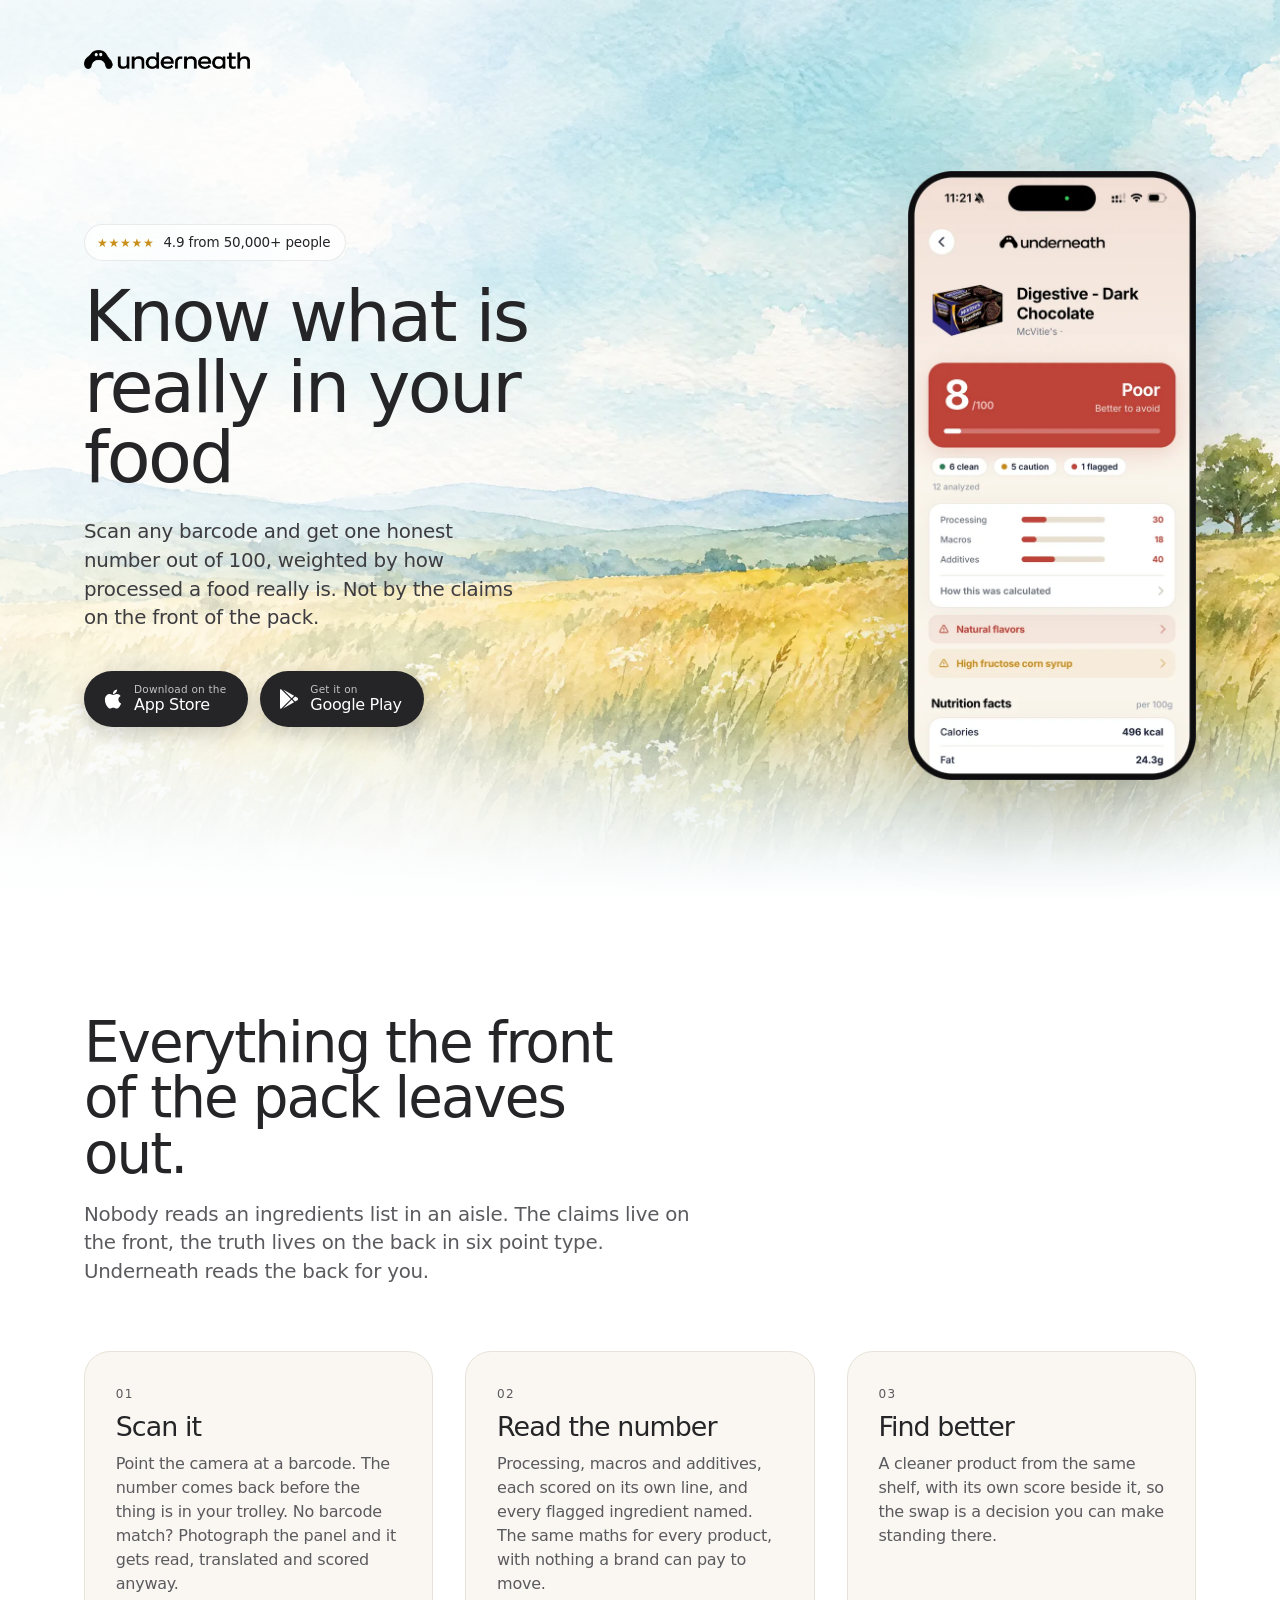
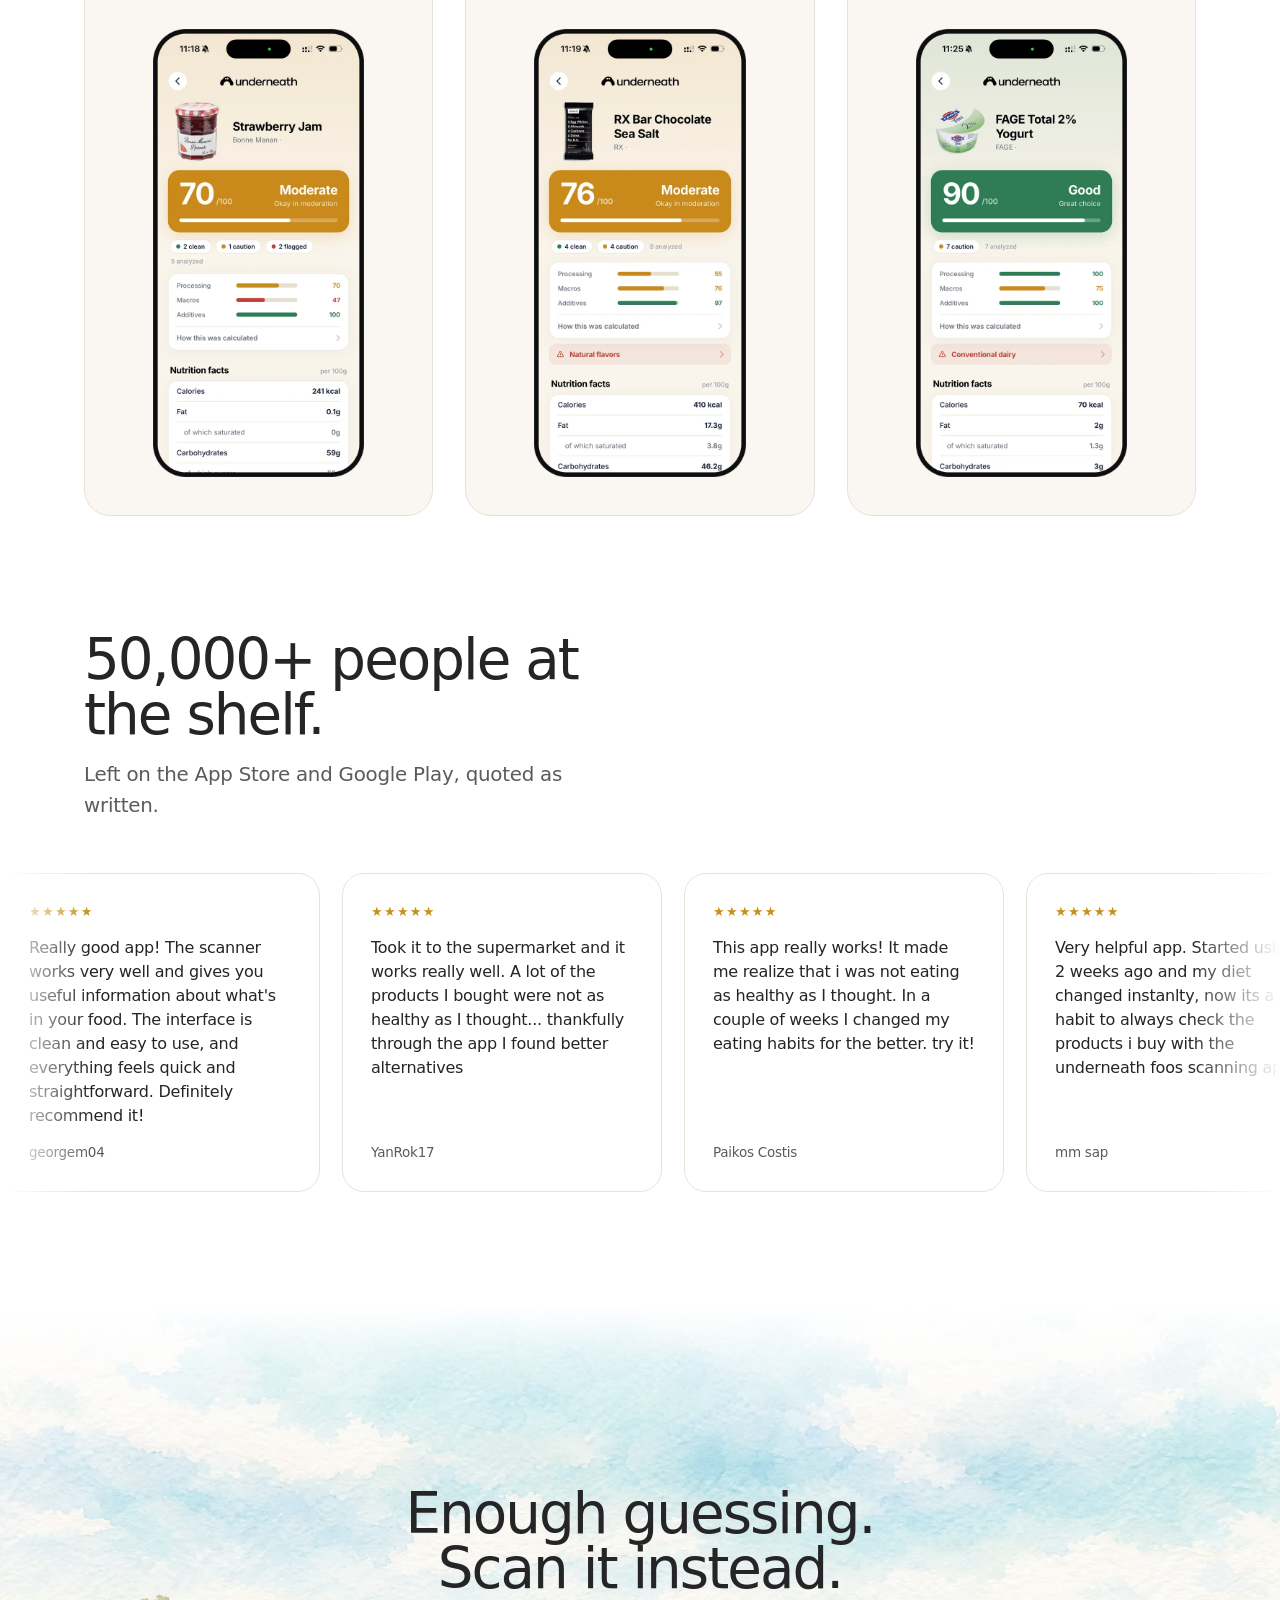
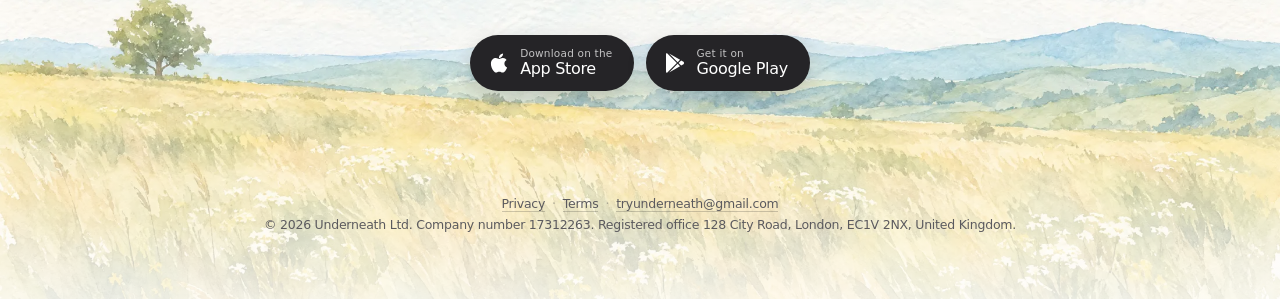
==== commit 3c45a81c: "Stand the same handset, whole, in the hero and all three cards The scan shot was a different mockup " ====
--- a/index.html
+++ b/index.html
@@ -5,7 +5,7 @@
 <meta name="viewport" content="width=device-width, initial-scale=1, viewport-fit=cover" />
 <title>Underneath | Know what's really in your food</title>
 <meta name="description" content="Scan any barcode and get one honest score, 0 to 100, based on how processed a food really is. Underneath reads the additives behind the label and shows you cleaner swaps. Free to try on iPhone and Android." />
-<meta name="theme-color" content="#FFFFFF" />
+<meta name="theme-color" content="#CFE6EE" />
 <!-- Proves the domain to Meta. Required before iOS event reporting can be
      configured at all, and Meta only ever reads it from the root page. -->
 <meta name="facebook-domain-verification" content="hdkg4uou3c3i9nskg5dea2s5cssdqa" />
@@ -21,238 +21,572 @@
 <link rel="apple-touch-icon" href="icon.png" />
 <link rel="preconnect" href="https://api.fontshare.com" />
 <link rel="preconnect" href="https://cdn.fontshare.com" crossorigin />
-<!-- The hero handset is the largest paint on the page, so it is asked for
-     before the stylesheet finishes. -->
-<link rel="preload" as="image" href="assets/shot-02.webp" fetchpriority="high" />
-<!-- Avantt is the page's face. It is a licensed Displaay webfont, so the files
-     are not in the repo, see assets/fonts/README.md. Drop them in and this
-     preload starts paying for itself, leave them out and Switzer holds the
-     line. Nothing else has to change either way. -->
+<!-- The painting is the page. It is asked for before anything else. -->
+<link rel="preload" as="image" href="assets/meadow.webp" fetchpriority="high" />
+<!-- Avantt is a licensed Displaay webfont, see assets/fonts/README.md. If the
+     files are missing these rules resolve to nothing and Switzer holds the
+     line, so the page never ships broken. -->
 <link rel="preload" as="font" type="font/woff2" href="assets/fonts/Avantt-Medium.woff2" crossorigin />
-<!-- Switzer is the fallback, not the choice: nearest free neo-grotesque to
-     Avantt on letterform and fit, and the only one whose advance widths track
-     it closely enough that the layout does not move when Avantt arrives. -->
 <link href="https://api.fontshare.com/v2/css?f%5B%5D=switzer@400,500,600,700&display=swap" rel="stylesheet" />
-<link rel="stylesheet" href="styles.css" />
-<!-- The landing page's own arrangement. Every other page stops at styles.css. -->
-<link rel="stylesheet" href="home.css" />
+
+<style>
+/* ==================================================================
+   Underneath, one page.
+
+   A watercolour meadow you land in, three things the app does, what
+   people said, and the two buttons. Nothing else, no navigation, no
+   footer columns. Everything on this page is in this file.
+   ================================================================== */
+
+@font-face {
+  font-family: "Avantt";
+  src: url("assets/fonts/Avantt-Medium.woff2") format("woff2");
+  font-weight: 500; font-style: normal; font-display: swap;
+}
+@font-face {
+  font-family: "Avantt";
+  src: url("assets/fonts/Avantt-Bold.woff2") format("woff2");
+  font-weight: 700; font-style: normal; font-display: swap;
+}
+
+:root {
+  --ink:      #252427;   /* every word, every button */
+  --ink-soft: #5B5A5E;
+  --page:     #FFFFFF;
+  --panel:    #FAF7F2;   /* warm card, pulled from the paper in the painting */
+  --line:     #E8E2D8;
+  --sky:      #CFE6EE;   /* the painting's sky, used before the image lands */
+
+  --good:    #2F7D55;
+  --caution: #C8901A;
+  --poor:    #BE4238;
+
+  --font: "Avantt", "Switzer", system-ui, -apple-system, sans-serif;
+
+  --t-hero:    clamp(40px, 5.6vw, 76px);
+  --t-section: clamp(32px, 4.4vw, 58px);
+  --t-lead:    clamp(17px, 1.55vw, 21px);
+  --t-body:    16px;
+
+  --pad-x: clamp(20px, 5vw, 72px);
+  --band:  clamp(72px, 9vw, 140px);
+  --wrap:  1240px;
+}
+
+* { box-sizing: border-box; }
+
+html { scroll-behavior: smooth; }
+@media (prefers-reduced-motion: reduce) { html { scroll-behavior: auto; } }
+
+body {
+  margin: 0;
+  background: var(--page);
+  color: var(--ink);
+  font-family: var(--font);
+  font-weight: 500;
+  font-size: var(--t-body);
+  line-height: 1.55;
+  letter-spacing: -0.015em;
+  -webkit-font-smoothing: antialiased;
+  text-rendering: optimizeLegibility;
+  overflow-x: hidden;
+}
+
+h1, h2, h3 {
+  margin: 0;
+  font-weight: 500;
+  letter-spacing: -0.035em;
+  line-height: 0.98;
+}
+
+p { margin: 0; }
+
+img { display: block; max-width: 100%; height: auto; }
+
+a { color: inherit; }
+
+.wrap { width: 100%; max-width: var(--wrap); margin-inline: auto; padding-inline: var(--pad-x); }
+
+/* ---------- The store buttons, the only thing on the page to press ---------- */
+
+.stores { display: flex; flex-wrap: wrap; gap: 12px; }
+
+.store-btn {
+  display: inline-flex; align-items: center; gap: 11px;
+  padding: 13px 22px 13px 19px;
+  border-radius: 999px;
+  background: var(--ink);
+  color: #fff;
+  text-decoration: none;
+  transition: transform .22s cubic-bezier(.2,.7,.3,1), box-shadow .22s;
+  box-shadow: 0 6px 20px rgba(37,36,39,.18);
+}
+.store-btn:hover { transform: translateY(-2px); box-shadow: 0 12px 28px rgba(37,36,39,.26); }
+.store-btn:active { transform: translateY(0); }
+.store-btn svg { width: 20px; height: 22px; fill: currentColor; flex: none; }
+.store-btn .txt { display: grid; line-height: 1.12; text-align: left; }
+.store-btn small { font-size: 10.5px; opacity: .72; letter-spacing: .02em; }
+.store-btn strong { font-size: 16px; font-weight: 500; letter-spacing: -0.02em; }
+
+/* ---------- Hero ---------- */
+
+.hero {
+  position: relative;
+  min-height: 100svh;
+  display: flex;
+  flex-direction: column;
+  /* Top aligned, not centred. Centring pushed the whole hero into the lower
+     half of tall viewports and left a dead band under the logo. */
+  justify-content: flex-start;
+  overflow: hidden;
+  padding-block: clamp(40px, 5.5vh, 72px) clamp(44px, 6vh, 84px);
+  background: var(--sky);
+}
+
+/* The painting. Its own layer so it can be nudged and faded without
+   touching anything that sits on it. */
+.hero::before {
+  content: "";
+  position: absolute; inset: 0;
+  background: url("assets/meadow.webp") center 62% / cover no-repeat;
+  /* A breath of white over the sky so the headline never fights the
+     clouds, and a fade at the foot so the meadow dissolves into the
+     page instead of stopping at a seam. */
+  -webkit-mask-image: linear-gradient(to bottom, #000 72%, transparent 99%);
+          mask-image: linear-gradient(to bottom, #000 72%, transparent 99%);
+}
+.hero::after {
+  content: "";
+  position: absolute; inset: 0;
+  background:
+    linear-gradient(to bottom, rgba(255,255,255,.58) 0%, rgba(255,255,255,.12) 38%, rgba(255,255,255,0) 60%),
+    linear-gradient(to top, #fff 0%, rgba(255,255,255,0) 22%);
+  pointer-events: none;
+}
+
+/* The mark sits in the corner of the painting, its own row above the copy,
+   so it reads as the page's signature rather than the first line of the
+   headline block. */
+.hero-head {
+  position: relative; z-index: 1;
+  width: 100%; max-width: var(--wrap);
+  margin-inline: auto;
+  padding-inline: var(--pad-x);
+  margin-bottom: clamp(24px, 4vh, 52px);
+}
+
+.hero-inner {
+  position: relative; z-index: 1;
+  width: 100%; max-width: var(--wrap);
+  margin-inline: auto;
+  padding-inline: var(--pad-x);
+  display: grid;
+  gap: clamp(28px, 4vw, 56px);
+  /* Takes the rest of the hero and centres its rows in it, so pulling the
+     logo out of the copy column does not leave a dead band at the foot. */
+  flex: 1;
+  align-content: center;
+  align-items: center;
+}
+
+.hero-mark {
+  width: clamp(132px, 13vw, 176px);
+  height: auto;
+}
+
+.rating {
+  display: inline-flex; align-items: center; gap: 9px;
+  padding: 7px 15px 7px 12px;
+  border-radius: 999px;
+  background: rgba(255,255,255,.72);
+  border: 1px solid rgba(37,36,39,.09);
+  backdrop-filter: blur(8px);
+  -webkit-backdrop-filter: blur(8px);
+  font-size: 13.5px;
+  letter-spacing: -0.01em;
+  margin-bottom: 20px;
+}
+.rating .stars { color: var(--caution); letter-spacing: .06em; font-size: 12px; }
+
+.hero h1 { font-size: var(--t-hero); }
+.hero h1 span { display: block; }
+
+.hero-lede {
+  margin-top: clamp(18px, 2.2vw, 26px);
+  max-width: 34ch;
+  font-size: var(--t-lead);
+  line-height: 1.45;
+  /* Darker than the rest of the page's secondary text. This one sits on a
+     painting, not on white, and has to win that fight. */
+  color: #3D3C40;
+}
+
+.hero .stores { margin-top: clamp(26px, 3.2vw, 38px); }
+
+/* The handset stands in the meadow, whole. Nothing crops it. */
+.hero-shot {
+  position: relative;
+  justify-self: center;
+  width: min(228px, 52vw);
+  filter: drop-shadow(0 26px 44px rgba(37,36,39,.22));
+}
+
+@media (min-width: 900px) {
+  .hero-inner { grid-template-columns: 1.1fr .9fr; }
+  .hero-shot { width: min(288px, 26vw); justify-self: end; }
+
+  /* Wide enough that the copy column now lands on the meadow rather than
+     the sky. A wash anchored to the left keeps every word on light paper
+     without flattening the painting on the side the handset stands. */
+  .hero::after {
+    background:
+      linear-gradient(to right, rgba(255,255,255,.8) 0%, rgba(255,255,255,.62) 30%, rgba(255,255,255,0) 60%),
+      linear-gradient(to bottom, rgba(255,255,255,.42) 0%, rgba(255,255,255,.08) 40%, rgba(255,255,255,0) 62%),
+      linear-gradient(to top, #fff 0%, rgba(255,255,255,0) 22%);
+  }
+}
+
+/* ---------- The three things ---------- */
+
+.steps { padding-block: var(--band); }
+
+/* The measure belongs on the element that carries the big font size. Put a
+   ch width on the wrapper instead and it resolves against 16px body text,
+   which crushes a 58px heading into a column six words tall. */
+.steps-head { margin-bottom: clamp(44px, 5vw, 76px); }
+.steps-head h2 { font-size: var(--t-section); max-width: 15ch; }
+.steps-head p {
+  margin-top: 20px; max-width: 48ch;
+  font-size: var(--t-lead); color: var(--ink-soft); line-height: 1.45;
+}
+
+.step-grid {
+  display: grid;
+  gap: clamp(20px, 2.6vw, 32px);
+  grid-template-columns: repeat(auto-fit, minmax(258px, 1fr));
+}
+
+.step {
+  border: 1px solid var(--line);
+  border-radius: 26px;
+  background: var(--panel);
+  padding: clamp(26px, 2.6vw, 34px) clamp(24px, 2.4vw, 32px) clamp(30px, 3vw, 40px);
+  display: flex; flex-direction: column;
+}
+
+.step-n {
+  font-size: 12px; letter-spacing: .12em; text-transform: uppercase;
+  color: var(--ink-soft);
+}
+.step h3 { font-size: clamp(24px, 2.1vw, 30px); margin-top: 10px; }
+.step p {
+  margin-top: 12px; color: var(--ink-soft); line-height: 1.5;
+  /* Holds the minimum air above the screenshot while margin-top:auto on the
+     image pushes all three screenshots onto the same baseline, whatever the
+     copy above them does. */
+  margin-bottom: clamp(26px, 2.6vw, 36px);
+}
+
+/* The handset stands in the card, whole. Nothing crops it. */
+.step img {
+  width: min(232px, 74%);
+  margin: auto auto 0;
+}
+
+/* ---------- What people said ---------- */
+
+.voices { padding-block: 0 var(--band); }
+
+.voices-head { margin-bottom: clamp(36px, 4vw, 56px); }
+.voices-head h2 { font-size: var(--t-section); max-width: 14ch; }
+.voices-head p { margin-top: 18px; max-width: 44ch; color: var(--ink-soft); font-size: var(--t-lead); }
+
+/* The reviews drift to the right, off one edge and back on from the other.
+   Full bleed, because a moving row that stops at a container margin looks
+   like a bug rather than a decision. */
+.voice-row {
+  --voice-gap: clamp(16px, 1.8vw, 22px);
+  position: relative;
+  overflow: hidden;
+  /* Softens both ends so cards fade out rather than being guillotined by
+     the viewport edge. */
+  -webkit-mask-image: linear-gradient(to right, transparent, #000 7%, #000 93%, transparent);
+          mask-image: linear-gradient(to right, transparent, #000 7%, #000 93%, transparent);
+}
+
+.marquee {
+  display: flex;
+  width: max-content;
+  animation: drift 52s linear infinite;
+}
+.marquee-group { display: flex; }
+
+/* The gap lives on the card, not on the flex container. With no gap between
+   the two groups the track is exactly twice one group wide, so -50% lands
+   the copy precisely where the original started and the loop has no seam. */
+.voice { margin-right: var(--voice-gap); }
+
+@keyframes drift {
+  from { transform: translateX(-50%); }
+  to   { transform: translateX(0); }
+}
+
+.voice-row:hover .marquee { animation-play-state: paused; }
+
+@media (prefers-reduced-motion: reduce) {
+  .marquee { animation: none; transform: none; }
+  .voice-row { overflow-x: auto; scrollbar-width: none; }
+  .voice-row::-webkit-scrollbar { display: none; }
+}
+
+.voice {
+  flex: none;
+  width: clamp(268px, 25vw, 340px);
+  border: 1px solid var(--line);
+  border-radius: 22px;
+  padding: clamp(22px, 2.2vw, 28px);
+  background: #fff;
+  display: flex; flex-direction: column; gap: 14px;
+}
+.voice .stars { color: var(--caution); font-size: 13px; letter-spacing: .1em; }
+.voice p { line-height: 1.5; }
+.voice .who { margin-top: auto; font-size: 13.5px; color: var(--ink-soft); }
+
+/* ---------- The close ---------- */
+
+.close {
+  position: relative;
+  padding-block: clamp(110px, 14vw, 190px) clamp(40px, 5vw, 64px);
+  overflow: hidden;
+  text-align: center;
+  background: var(--sky);
+}
+/* The same painting, flipped, so the page ends where it began. */
+.close::before {
+  content: "";
+  position: absolute; inset: 0;
+  background: url("assets/meadow.webp") center 46% / cover no-repeat;
+  transform: scaleX(-1);
+}
+.close::after {
+  content: "";
+  position: absolute; inset: 0;
+  background:
+    linear-gradient(to bottom, #fff 0%, rgba(255,255,255,.2) 26%, rgba(255,255,255,.34) 62%, rgba(255,255,255,.86) 100%);
+  pointer-events: none;
+}
+.close .wrap { position: relative; z-index: 1; }
+
+.close h2 { font-size: var(--t-section); }
+.close h2 span { display: block; }
+.close .stores { justify-content: center; margin-top: clamp(28px, 3vw, 40px); }
+
+.legal {
+  margin-top: clamp(64px, 8vw, 104px);
+  font-size: 12.5px;
+  line-height: 1.7;
+  color: var(--ink-soft);
+}
+.legal a { text-decoration: none; border-bottom: 1px solid rgba(37,36,39,.22); }
+.legal a:hover { border-bottom-color: var(--ink); }
+.legal .sep { opacity: .4; padding-inline: 7px; }
+
+/* ---------- Arrival ---------- */
+
+.rise { opacity: 0; transform: translateY(20px); }
+.js .rise { transition: opacity .7s cubic-bezier(.2,.7,.3,1), transform .7s cubic-bezier(.2,.7,.3,1); }
+.rise.in { opacity: 1; transform: none; }
+html:not(.js) .rise { opacity: 1; transform: none; }
+
+@media (prefers-reduced-motion: reduce) {
+  .rise, .rise.in { opacity: 1 !important; transform: none !important; transition: none !important; }
+}
+</style>
 </head>
 <body>
 <script>document.documentElement.className += " js";</script>
 
-<!-- NAV -->
-<nav class="site-nav">
-  <a href="index.html" class="brand" aria-label="Underneath home">
-    <img src="assets/logo.png" alt="Underneath" width="1063" height="160" />
-  </a>
-
-  <ul class="nav-links">
-    <li><a href="product.html">Product</a></li>
-    <li><a href="methodology.html">The score</a></li>
-    <li><a href="proof.html">Proof</a></li>
-  </ul>
-
-  <div class="nav-cta store-row">
-    <a class="store-btn for-ios" href="https://apps.apple.com/app/id6785015345">
-      <svg viewBox="0 0 384 512" aria-hidden="true"><path d="M318.7 268.7c-.2-36.7 16.4-64.4 50-84.8-18.8-26.9-47.2-41.7-84.7-44.6-35.5-2.8-74.3 20.7-88.5 20.7-15 0-49.4-19.7-76.4-19.7C63.3 141.2 4 184.8 4 273.5q0 39.3 14.4 81.2c12.8 36.7 59 126.7 107.2 125.2 25.2-.6 43-17.9 75.8-17.9 31.8 0 48.3 17.9 76.4 17.9 48.6-.7 90.4-82.5 102.6-119.3-65.2-30.7-61.7-90-61.7-91.9zm-56.6-164.2c27.3-32.4 24.8-61.9 24-72.5-24.1 1.4-52 16.4-67.9 34.9-17.5 19.8-27.8 44.3-25.6 71.9 26.1 2 49.9-11.4 69.5-34.3z"/></svg>
-      <span class="txt"><small>Download on the</small><strong>App Store</strong></span>
-    </a>
-    <a class="store-btn for-android" href="https://play.google.com/store/apps/details?id=com.underneath.v2">
-      <svg viewBox="0 0 512 512" aria-hidden="true"><path d="M325.3 234.3 104.6 13l280.8 161.2-60.1 60.1zM47 0C34 6.8 25.3 19.2 25.3 35.3v441.3c0 16.1 8.7 28.5 21.7 35.3l256.6-256L47 0zm425.2 225.6-58.9-34.1-65.7 65.5 65.7 65.5 60.1-34.1c18-14.3 18-46.5-1.2-62.8zM104.6 499l280.8-161.2-60.1-60.1L104.6 499z"/></svg>
-      <span class="txt"><small>Get it on</small><strong>Google Play</strong></span>
-    </a>
+<!-- ================= HERO ================= -->
+<header class="hero">
+  <div class="hero-head">
+    <img class="hero-mark" src="assets/logo.png" width="1063" height="160" alt="Underneath" fetchpriority="high" />
   </div>
-</nav>
-
-<!-- HERO -->
-<section class="hero">
-  <div class="hero-copy">
-    <p class="hero-pill">
-      <span class="hero-pill-stars" aria-hidden="true">★★★★★</span>
-      Loved by 50,000+ people with a 4.9 rating
-    </p>
-
-    <h1 class="hero-title">
-      <span>Underneath</span>
-      <span>Know what is really</span>
-      <span>in your food</span>
-    </h1>
-
-    <p class="hero-sub">Scan any barcode and get one honest number out of 100, weighted by how processed a food really is. Not by the claims on the front of the pack.</p>
-
-    <div class="hero-cta store-row">
-      <a class="store-btn for-ios" href="https://apps.apple.com/app/id6785015345">
+
+  <div class="hero-inner">
+    <div>
+      <p class="rating">
+        <span class="stars" aria-hidden="true">★★★★★</span>
+        4.9 from 50,000+ people
+      </p>
+
+      <h1>
+        <span>Know what is</span>
+        <span>really in your food</span>
+      </h1>
+
+      <p class="hero-lede">Scan any barcode and get one honest number out of 100, weighted by how processed a food really is. Not by the claims on the front of the pack.</p>
+
+      <div class="stores">
+        <a class="store-btn" href="https://apps.apple.com/app/id6785015345">
+          <svg viewBox="0 0 384 512" aria-hidden="true"><path d="M318.7 268.7c-.2-36.7 16.4-64.4 50-84.8-18.8-26.9-47.2-41.7-84.7-44.6-35.5-2.8-74.3 20.7-88.5 20.7-15 0-49.4-19.7-76.4-19.7C63.3 141.2 4 184.8 4 273.5q0 39.3 14.4 81.2c12.8 36.7 59 126.7 107.2 125.2 25.2-.6 43-17.9 75.8-17.9 31.8 0 48.3 17.9 76.4 17.9 48.6-.7 90.4-82.5 102.6-119.3-65.2-30.7-61.7-90-61.7-91.9zm-56.6-164.2c27.3-32.4 24.8-61.9 24-72.5-24.1 1.4-52 16.4-67.9 34.9-17.5 19.8-27.8 44.3-25.6 71.9 26.1 2 49.9-11.4 69.5-34.3z"/></svg>
+          <span class="txt"><small>Download on the</small><strong>App Store</strong></span>
+        </a>
+        <a class="store-btn" href="https://play.google.com/store/apps/details?id=com.underneath.v2">
+          <svg viewBox="0 0 512 512" aria-hidden="true"><path d="M325.3 234.3 104.6 13l280.8 161.2-60.1 60.1zM47 0C34 6.8 25.3 19.2 25.3 35.3v441.3c0 16.1 8.7 28.5 21.7 35.3l256.6-256L47 0zm425.2 225.6-58.9-34.1-65.7 65.5 65.7 65.5 60.1-34.1c18-14.3 18-46.5-1.2-62.8zM104.6 499l280.8-161.2-60.1-60.1L104.6 499z"/></svg>
+          <span class="txt"><small>Get it on</small><strong>Google Play</strong></span>
+        </a>
+      </div>
+    </div>
+
+    <img class="hero-shot" src="assets/shot-dig.webp" width="586" height="1240" fetchpriority="high"
+         alt="The Underneath app showing a dark chocolate digestive scored 8 out of 100 and marked Poor, with processing 30, macros 18 and additives 40" />
+  </div>
+</header>
+
+<!-- ================= THE THREE THINGS ================= -->
+<section class="steps">
+  <div class="wrap">
+    <div class="steps-head rise">
+      <h2>Everything the front of the pack leaves out.</h2>
+      <p>Nobody reads an ingredients list in an aisle. The claims live on the front, the truth lives on the back in six point type. Underneath reads the back for you.</p>
+    </div>
+
+    <div class="step-grid">
+      <article class="step rise">
+        <span class="step-n">01</span>
+        <h3>Scan it</h3>
+        <p>Point the camera at a barcode. The number comes back before the thing is in your trolley. No barcode match? Photograph the panel and it gets read, translated and scored anyway.</p>
+        <img src="assets/shot-jam.webp" width="586" height="1240" loading="lazy" decoding="async"
+             alt="A jar of Bonne Maman strawberry jam scored 70 out of 100 and marked Moderate, with two ingredients flagged" />
+      </article>
+
+      <article class="step rise">
+        <span class="step-n">02</span>
+        <h3>Read the number</h3>
+        <p>Processing, macros and additives, each scored on its own line, and every flagged ingredient named. The same maths for every product, with nothing a brand can pay to move.</p>
+        <img src="assets/shot-rx.webp" width="586" height="1240" loading="lazy" decoding="async"
+             alt="An RX Bar Chocolate Sea Salt scored 76 out of 100 and marked Moderate, with processing 55, macros 76 and additives 97 broken out, and natural flavors flagged" />
+      </article>
+
+      <article class="step rise">
+        <span class="step-n">03</span>
+        <h3>Find better</h3>
+        <p>A cleaner product from the same shelf, with its own score beside it, so the swap is a decision you can make standing there.</p>
+        <img src="assets/shot-fage.webp" width="586" height="1240" loading="lazy" decoding="async"
+             alt="FAGE Total 2% yogurt scored 90 out of 100 and marked Good, with processing 100, macros 75 and additives 100" />
+      </article>
+    </div>
+  </div>
+</section>
+
+<!-- ================= WHAT PEOPLE SAID ================= -->
+<section class="voices">
+  <div class="wrap">
+    <div class="voices-head rise">
+      <h2>50,000+ people at the shelf.</h2>
+      <p>Left on the App Store and Google Play, quoted as written.</p>
+    </div>
+
+  </div>
+
+  <div class="voice-row rise">
+    <div class="marquee">
+      <div class="marquee-group">
+        <article class="voice">
+          <div class="stars" aria-label="Five out of five stars">★★★★★</div>
+          <p>Really good app! The scanner works very well and gives you useful information about what's in your food. The interface is clean and easy to use, and everything feels quick and straightforward. Definitely recommend it!</p>
+          <div class="who">georgem04</div>
+        </article>
+        <article class="voice">
+          <div class="stars" aria-label="Five out of five stars">★★★★★</div>
+          <p>Took it to the supermarket and it works really well. A lot of the products I bought were not as healthy as I thought... thankfully through the app I found better alternatives</p>
+          <div class="who">YanRok17</div>
+        </article>
+        <article class="voice">
+          <div class="stars" aria-label="Five out of five stars">★★★★★</div>
+          <p>This app really works! It made me realize that i was not eating as healthy as I thought. In a couple of weeks I changed my eating habits for the better. try it!</p>
+          <div class="who">Paikos Costis</div>
+        </article>
+        <article class="voice">
+          <div class="stars" aria-label="Five out of five stars">★★★★★</div>
+          <p>Very helpful app. Started using it 2 weeks ago and my diet changed instanlty, now its a habit to always check the products i buy with the underneath foos scanning app.</p>
+          <div class="who">mm sap</div>
+        </article>
+      </div>
+
+      <!-- The same four again, so the track can loop without a gap. Hidden
+           from assistive tech, which should hear each review once. -->
+      <div class="marquee-group" aria-hidden="true">
+        <article class="voice">
+          <div class="stars">★★★★★</div>
+          <p>Really good app! The scanner works very well and gives you useful information about what's in your food. The interface is clean and easy to use, and everything feels quick and straightforward. Definitely recommend it!</p>
+          <div class="who">georgem04</div>
+        </article>
+        <article class="voice">
+          <div class="stars">★★★★★</div>
+          <p>Took it to the supermarket and it works really well. A lot of the products I bought were not as healthy as I thought... thankfully through the app I found better alternatives</p>
+          <div class="who">YanRok17</div>
+        </article>
+        <article class="voice">
+          <div class="stars">★★★★★</div>
+          <p>This app really works! It made me realize that i was not eating as healthy as I thought. In a couple of weeks I changed my eating habits for the better. try it!</p>
+          <div class="who">Paikos Costis</div>
+        </article>
+        <article class="voice">
+          <div class="stars">★★★★★</div>
+          <p>Very helpful app. Started using it 2 weeks ago and my diet changed instanlty, now its a habit to always check the products i buy with the underneath foos scanning app.</p>
+          <div class="who">mm sap</div>
+        </article>
+      </div>
+    </div>
+  </div>
+</section>
+
+<!-- ================= THE CLOSE ================= -->
+<section class="close">
+  <div class="wrap">
+    <h2 class="rise"><span>Enough guessing.</span><span>Scan it instead.</span></h2>
+
+    <div class="stores rise">
+      <a class="store-btn" href="https://apps.apple.com/app/id6785015345">
         <svg viewBox="0 0 384 512" aria-hidden="true"><path d="M318.7 268.7c-.2-36.7 16.4-64.4 50-84.8-18.8-26.9-47.2-41.7-84.7-44.6-35.5-2.8-74.3 20.7-88.5 20.7-15 0-49.4-19.7-76.4-19.7C63.3 141.2 4 184.8 4 273.5q0 39.3 14.4 81.2c12.8 36.7 59 126.7 107.2 125.2 25.2-.6 43-17.9 75.8-17.9 31.8 0 48.3 17.9 76.4 17.9 48.6-.7 90.4-82.5 102.6-119.3-65.2-30.7-61.7-90-61.7-91.9zm-56.6-164.2c27.3-32.4 24.8-61.9 24-72.5-24.1 1.4-52 16.4-67.9 34.9-17.5 19.8-27.8 44.3-25.6 71.9 26.1 2 49.9-11.4 69.5-34.3z"/></svg>
         <span class="txt"><small>Download on the</small><strong>App Store</strong></span>
       </a>
-      <a class="store-btn for-android" href="https://play.google.com/store/apps/details?id=com.underneath.v2">
+      <a class="store-btn" href="https://play.google.com/store/apps/details?id=com.underneath.v2">
         <svg viewBox="0 0 512 512" aria-hidden="true"><path d="M325.3 234.3 104.6 13l280.8 161.2-60.1 60.1zM47 0C34 6.8 25.3 19.2 25.3 35.3v441.3c0 16.1 8.7 28.5 21.7 35.3l256.6-256L47 0zm425.2 225.6-58.9-34.1-65.7 65.5 65.7 65.5 60.1-34.1c18-14.3 18-46.5-1.2-62.8zM104.6 499l280.8-161.2-60.1-60.1L104.6 499z"/></svg>
         <span class="txt"><small>Get it on</small><strong>Google Play</strong></span>
       </a>
     </div>
-  </div>
-
-  <div class="hero-shots">
-    <img class="hero-phone hero-phone-a" src="assets/shot-02.webp" width="600" height="1087" loading="eager" fetchpriority="high" alt="The Underneath app showing a scanned chocolate digestive scored 8 out of 100, with its processing, macro and additive breakdown" />
-    <img class="hero-phone hero-phone-b" src="assets/shot-05.webp" width="600" height="1087" loading="eager" alt="The Underneath app showing a strawberry jam scored 70 out of 100 with its nutrition facts" />
-
-    <!-- The reference draws the eye from the scan to the verdict. Same job,
-         same direction, in one stroke. -->
-    <svg class="hero-arrow" viewBox="0 0 120 80" fill="none" aria-hidden="true">
-      <path d="M4 18c28-16 52-6 58 14 4 13-6 22-14 18-9-4-6-18 8-24 18-8 42-2 58 24" stroke="currentColor" stroke-width="3" stroke-linecap="round"/>
-      <path d="M100 48l14 6-3 15" stroke="currentColor" stroke-width="3" stroke-linecap="round" stroke-linejoin="round"/>
-    </svg>
+
+    <p class="legal">
+      <a href="privacy.html">Privacy</a><span class="sep">·</span><a href="terms.html">Terms</a><span class="sep">·</span><a href="mailto:tryunderneath@gmail.com">tryunderneath@gmail.com</a><br />
+      &copy; <span id="year">2026</span> Underneath Ltd. Company number 17312263. Registered office 128 City Road, London, EC1V 2NX, United Kingdom.
+    </p>
   </div>
 </section>
 
-<!-- ABOUT + STATS -->
-<section class="about">
-  <div class="about-copy rise">
-    <p>Nobody reads an ingredients list in an aisle. The front of the pack knows that, which is why the claims live there and the truth lives on the back in six point type.</p>
-    <p>Underneath reads the back for you. The same score, calculated the same way for every product, with nothing a brand can pay to move.</p>
-  </div>
-  <div class="stats rise">
-    <div class="stat">
-      <div class="stat-num">4.9</div>
-      <div class="stat-label">App Store Rating</div>
-    </div>
-    <div class="stat">
-      <div class="stat-num">50K+</div>
-      <div class="stat-label">People Scanning</div>
-    </div>
-  </div>
-</section>
-
-<!-- FEATURES -->
-<section class="features" id="features">
-  <div class="features-head rise">
-    <h2>Everything the front<br>of the pack leaves out.</h2>
-    <p>Scan it, read the breakdown, and walk out with something better. Four things the app does at the shelf.</p>
-  </div>
-
-  <div class="features-body">
-    <ul class="feature-list">
-      <li class="feature-item rise">
-        <h3>Scan</h3>
-        <p>Point the camera at a barcode. The number comes back before the thing is in your trolley.</p>
-      </li>
-      <li class="feature-item rise">
-        <h3>Breakdown</h3>
-        <p>Macros, processing and additives, each scored on its own line.</p>
-      </li>
-      <li class="feature-item rise">
-        <h3>Swaps</h3>
-        <p>A cleaner product from the same shelf, with its own score beside it.</p>
-      </li>
-      <li class="feature-item rise">
-        <h3>Label rescue</h3>
-        <p>No barcode match? Photograph the panel and it gets read, translated and scored anyway.</p>
-      </li>
-    </ul>
-
-    <div class="feature-phones rise">
-      <img class="phone phone-1" src="assets/shot-03.webp" width="600" height="1087" loading="lazy" decoding="async" alt="A strained yogurt scored 90 out of 100 and marked Good, with its own breakdown and nutrition facts" />
-      <img class="phone phone-2" src="assets/shot-05.webp" width="600" height="1087" loading="lazy" decoding="async" alt="A strawberry jam scored 70 out of 100, with processing 70, macros 47 and additives 100 shown as separate bars" />
-      <img class="phone phone-3" src="assets/shot-04.webp" width="600" height="1087" loading="lazy" decoding="async" alt="A protein bar scored 76 out of 100 and marked Moderate, with natural flavors flagged underneath" />
-    </div>
-  </div>
-</section>
-
-<!-- TESTIMONIALS -->
-<section class="testimonials">
-  <div class="testimonials-head rise">
-    <h2>Join 50,000+<br>people at the shelf.</h2>
-    <p>Left on the App Store and Google Play, quoted as written.</p>
-  </div>
-
-  <div class="testimonials-row rise">
-    <div class="marquee-track">
-      <div class="marquee-group">
-        <article class="review">
-          <div class="stars" aria-label="Five out of five stars">★★★★★</div>
-          <p>Really good app! The scanner works very well and gives you useful information about what's in your food. The interface is clean and easy to use, and everything feels quick and straightforward. Definitely recommend it!</p>
-          <div class="reviewer">georgem04</div>
-        </article>
-        <article class="review">
-          <div class="stars" aria-label="Five out of five stars">★★★★★</div>
-          <p>Took it to the supermarket and it works really well. A lot of the products I bought were not as healthy as I thought... thankfully through the app I found better alternatives</p>
-          <div class="reviewer">YanRok17</div>
-        </article>
-        <article class="review">
-          <div class="stars" aria-label="Five out of five stars">★★★★★</div>
-          <p>This app really works! It made me realize that i was not eating as healthy as I thought. In a couple of weeks I changed my eating habits for the better. try it!</p>
-          <div class="reviewer">Paikos Costis</div>
-        </article>
-        <article class="review">
-          <div class="stars" aria-label="Five out of five stars">★★★★★</div>
-          <p>Very helpful app. Started using it 2 weeks ago and my diet changed instanlty, now its a habit to always check the products i buy with the underneath foos scanning app.</p>
-          <div class="reviewer">mm sap</div>
-        </article>
-      </div>
-    </div>
-  </div>
-</section>
-
-<!-- CTA + FOOTER -->
-<section class="cta" id="download">
-  <div class="cta-inner rise">
-    <h2><span>Enough guessing.</span><span>Scan it instead.</span></h2>
-    <div class="cta-button store-row">
-      <a class="store-btn for-ios" href="https://apps.apple.com/app/id6785015345">
-        <svg viewBox="0 0 384 512" aria-hidden="true"><path d="M318.7 268.7c-.2-36.7 16.4-64.4 50-84.8-18.8-26.9-47.2-41.7-84.7-44.6-35.5-2.8-74.3 20.7-88.5 20.7-15 0-49.4-19.7-76.4-19.7C63.3 141.2 4 184.8 4 273.5q0 39.3 14.4 81.2c12.8 36.7 59 126.7 107.2 125.2 25.2-.6 43-17.9 75.8-17.9 31.8 0 48.3 17.9 76.4 17.9 48.6-.7 90.4-82.5 102.6-119.3-65.2-30.7-61.7-90-61.7-91.9zm-56.6-164.2c27.3-32.4 24.8-61.9 24-72.5-24.1 1.4-52 16.4-67.9 34.9-17.5 19.8-27.8 44.3-25.6 71.9 26.1 2 49.9-11.4 69.5-34.3z"/></svg>
-        <span class="txt"><small>Download on the</small><strong>App Store</strong></span>
-      </a>
-      <a class="store-btn for-android" href="https://play.google.com/store/apps/details?id=com.underneath.v2">
-        <svg viewBox="0 0 512 512" aria-hidden="true"><path d="M325.3 234.3 104.6 13l280.8 161.2-60.1 60.1zM47 0C34 6.8 25.3 19.2 25.3 35.3v441.3c0 16.1 8.7 28.5 21.7 35.3l256.6-256L47 0zm425.2 225.6-58.9-34.1-65.7 65.5 65.7 65.5 60.1-34.1c18-14.3 18-46.5-1.2-62.8zM104.6 499l280.8-161.2-60.1-60.1L104.6 499z"/></svg>
-        <span class="txt"><small>Get it on</small><strong>Google Play</strong></span>
-      </a>
-    </div>
-  </div>
-
-  <div class="footer-cols">
-    <div class="footer-col">
-      <h4>App</h4>
-      <a href="product.html#how">How it works</a>
-      <a href="product.html#screens">What it does</a>
-      <a href="proof.html#faq">FAQ</a>
-    </div>
-    <div class="footer-col">
-      <h4>The score</h4>
-      <a href="methodology.html">Methodology</a>
-      <a href="proof.html#score">How it is built</a>
-      <a href="proof.html#verdicts">Real scans</a>
-    </div>
-    <div class="footer-col">
-      <h4>Company</h4>
-      <a href="proof.html#company">About</a>
-      <a href="mailto:tryunderneath@gmail.com">Contact</a>
-      <a href="privacy.html">Privacy</a>
-      <a href="terms.html">Terms</a>
-    </div>
-  </div>
-
-  <img class="cta-wordmark" src="assets/logo.png" alt="" aria-hidden="true" width="1063" height="160" />
-
-  <p class="copyright">
-    &copy; <span id="year">2026</span> Underneath Ltd. All rights reserved.<br />
-    UNDERNEATH LTD &middot; Company number 17312263 &middot; Registered office: 128 City Road, London, EC1V 2NX, United Kingdom &middot;
-    <a href="mailto:tryunderneath@gmail.com">tryunderneath@gmail.com</a>
-  </p>
-</section>
-
-<!-- Sticky download bar, phones only -->
-<div class="dock" id="dock">
-  <div class="dock-inner">
-    <img src="icon.png" alt="" width="40" height="40" />
-    <div class="meta">
-      <b>Underneath</b>
-      <span>Free to try</span>
-    </div>
-    <a class="btn" id="dockBtn" href="#download">Get it</a>
-  </div>
-</div>
-
-<script src="site.js"></script>
+<script>
+document.getElementById("year").textContent = new Date().getFullYear();
+
+/* Sections arrive once, on the way down, and are never taken away again. */
+var items = document.querySelectorAll(".rise");
+if (!("IntersectionObserver" in window)) {
+  items.forEach(function (el) { el.classList.add("in"); });
+} else {
+  var io = new IntersectionObserver(function (entries) {
+    entries.forEach(function (e) {
+      if (!e.isIntersecting) return;
+      e.target.classList.add("in");
+      io.unobserve(e.target);
+    });
+  }, { rootMargin: "0px 0px -12% 0px", threshold: 0.08 });
+
+  items.forEach(function (el, i) {
+    el.style.transitionDelay = (i % 4) * 70 + "ms";
+    io.observe(el);
+  });
+}
+</script>
 
 </body>
 </html>
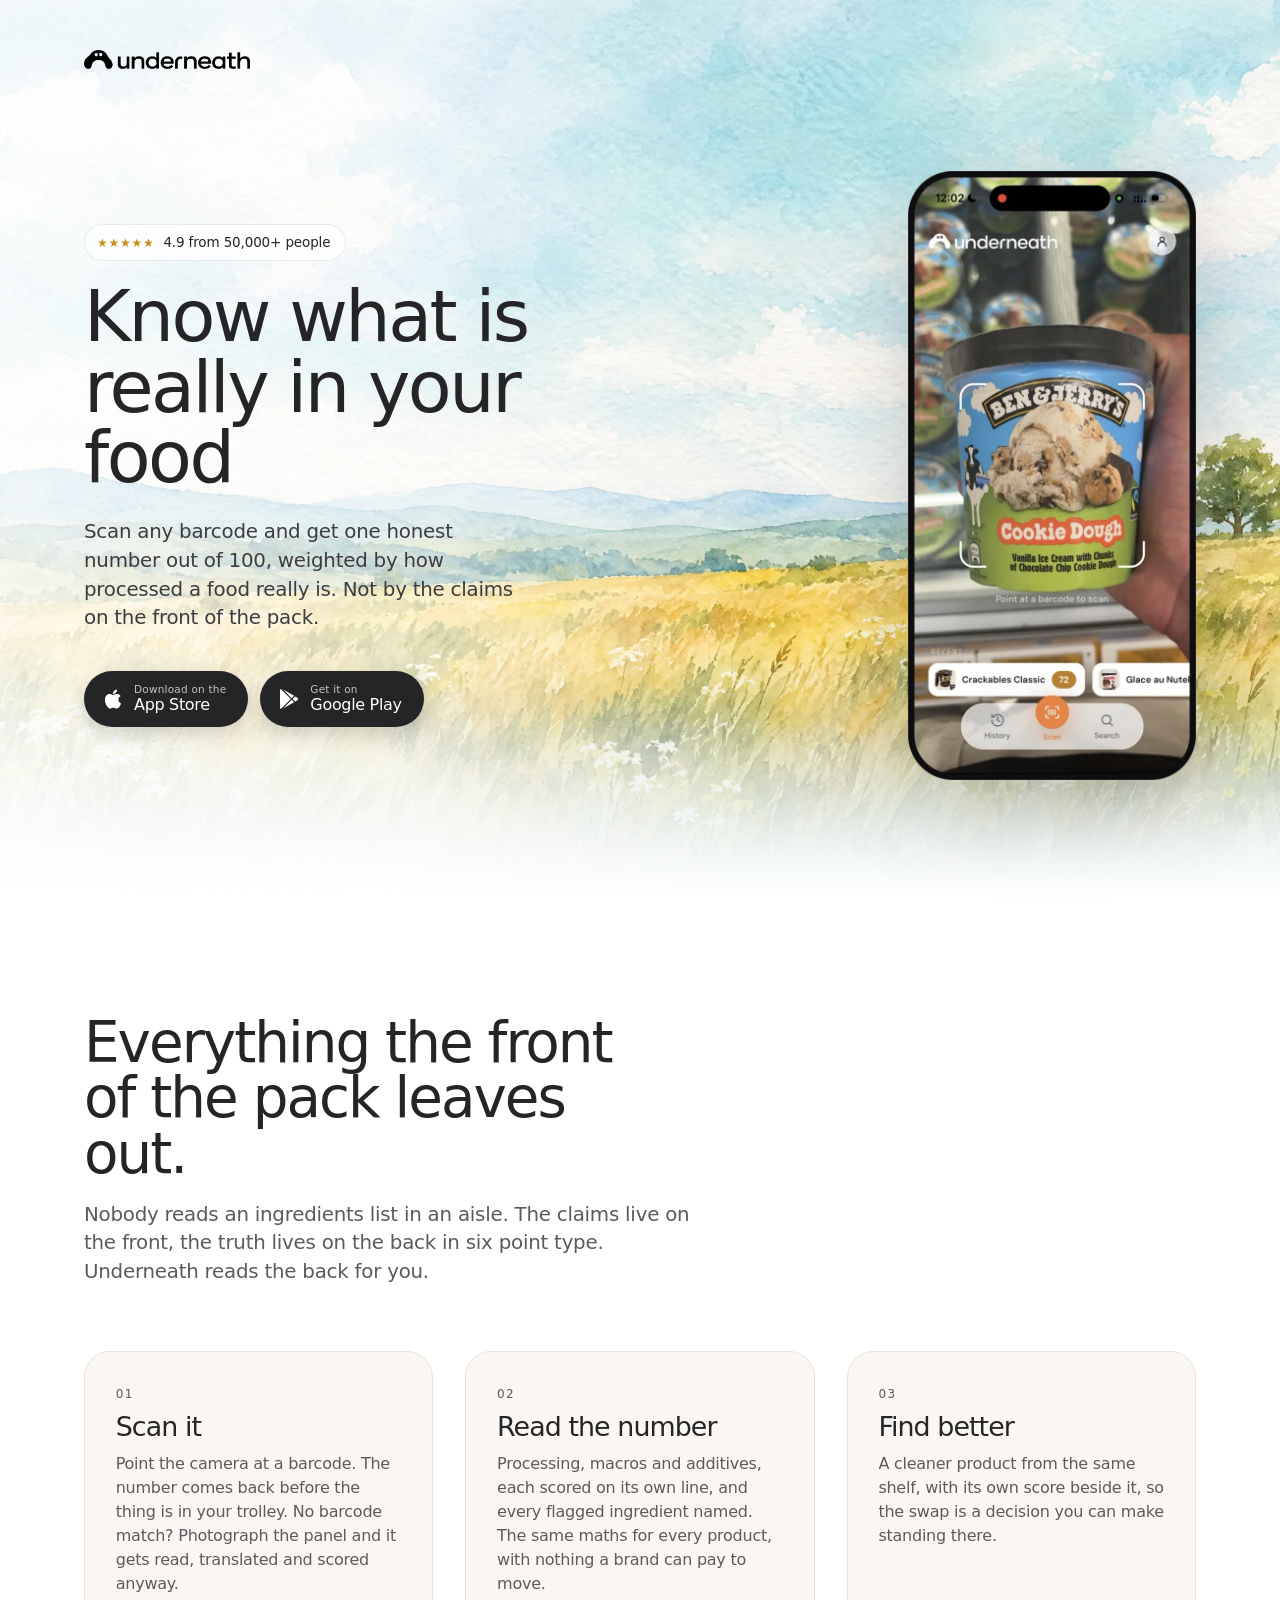
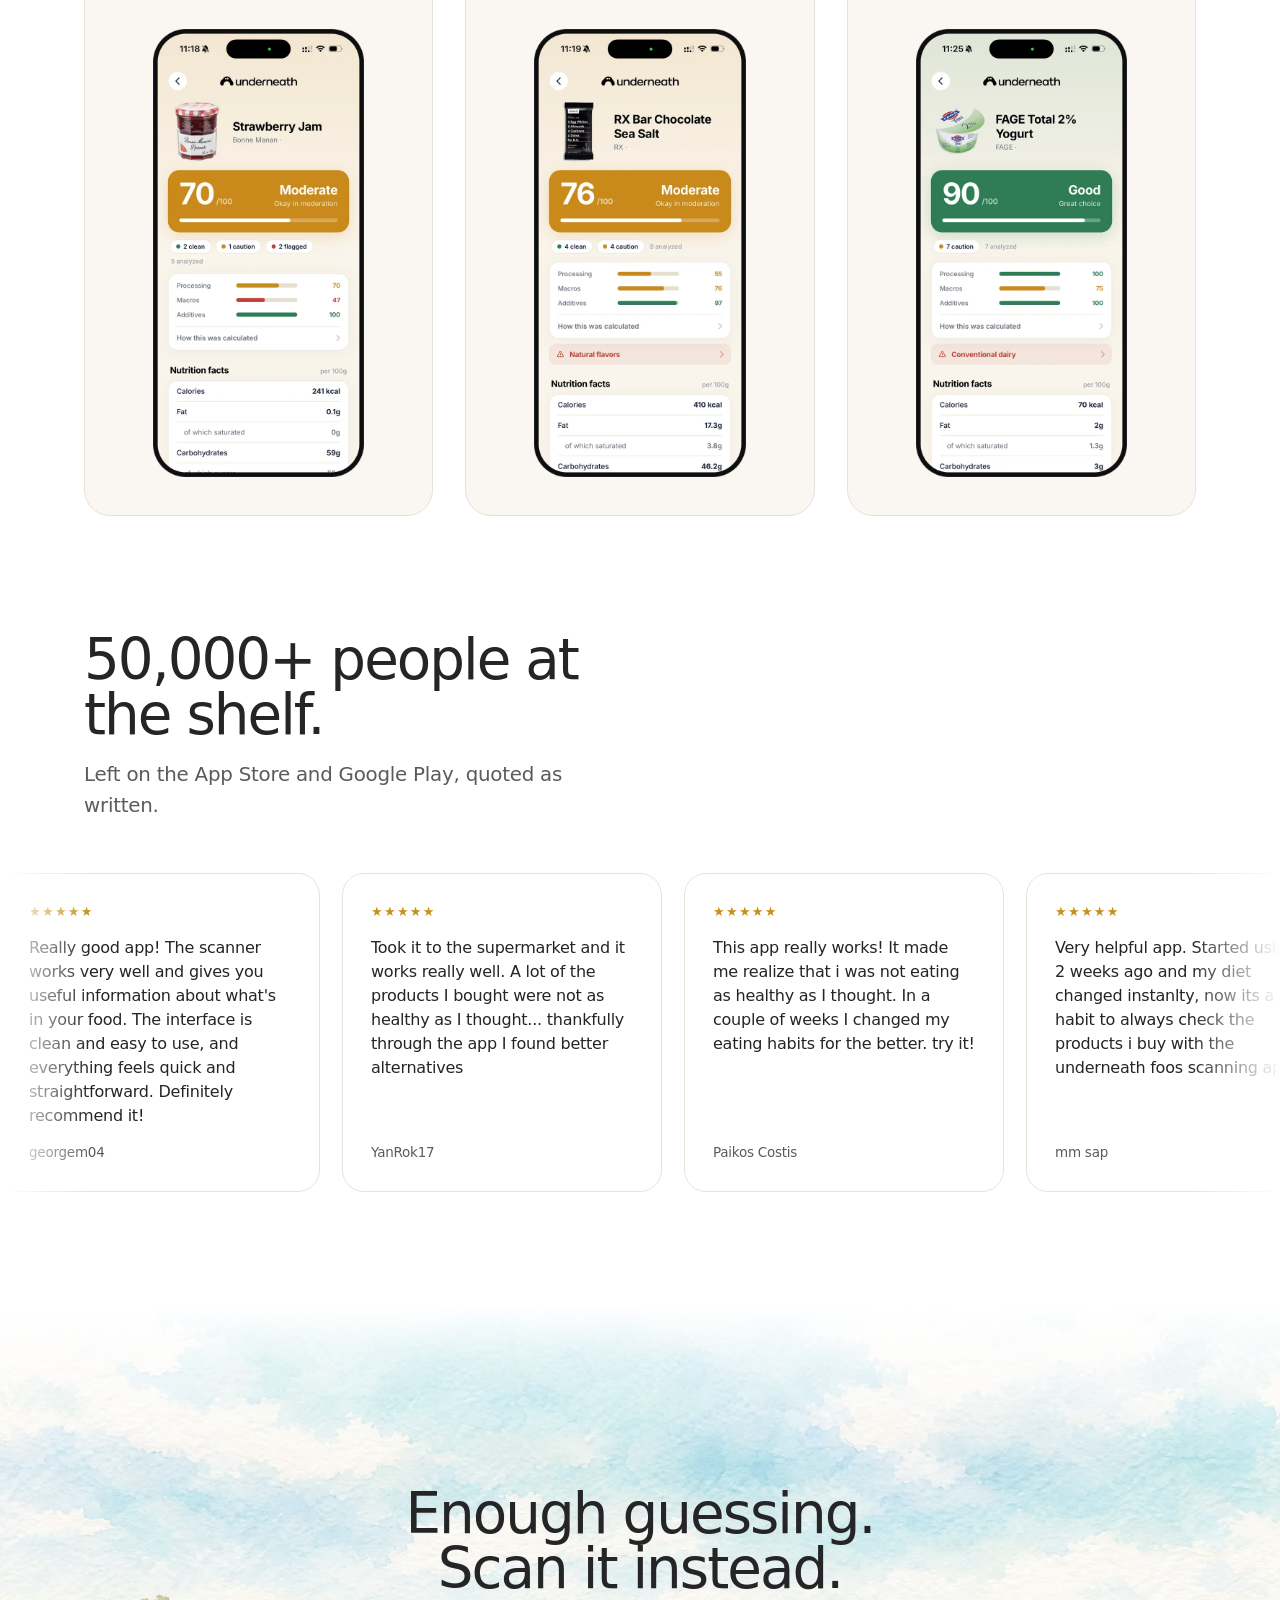
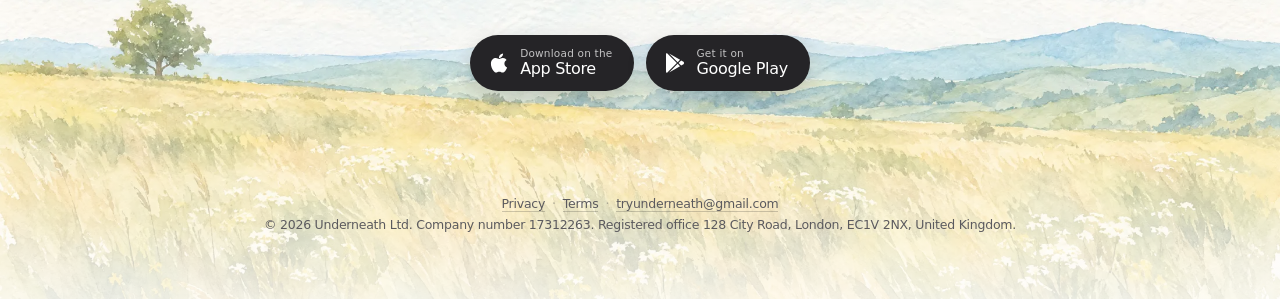
==== commit 76e82ab8: "Use the Ben and Jerry's scan shot as the hero handset The hero is the first thing anyone sees, so it" ====
--- a/index.html
+++ b/index.html
@@ -438,8 +438,8 @@
       </div>
     </div>
 
-    <img class="hero-shot" src="assets/shot-dig.webp" width="586" height="1240" fetchpriority="high"
-         alt="The Underneath app showing a dark chocolate digestive scored 8 out of 100 and marked Poor, with processing 30, macros 18 and additives 40" />
+    <img class="hero-shot" src="assets/shot-bj.webp" width="586" height="1240" fetchpriority="high"
+         alt="The Underneath app held up in a supermarket freezer aisle, a tub of Ben and Jerry's Cookie Dough ice cream framed in the scanner" />
   </div>
 </header>
 
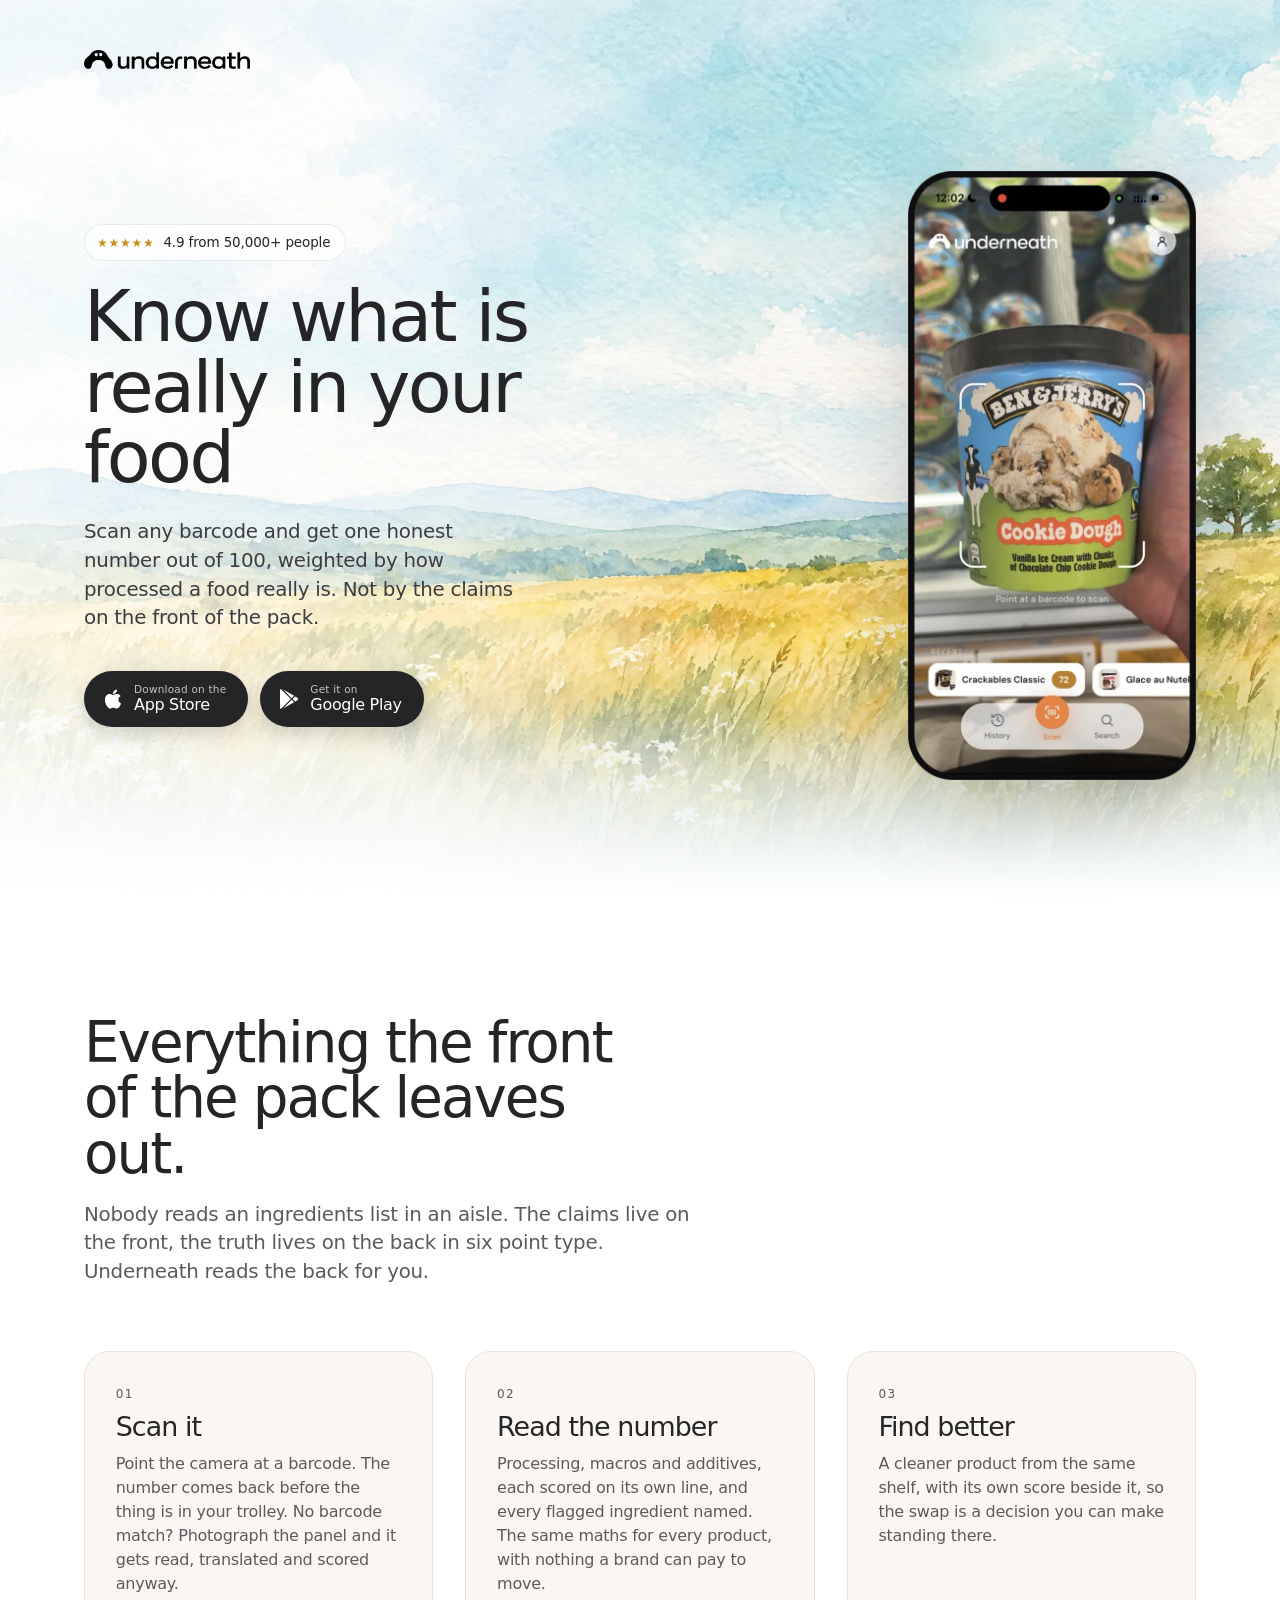
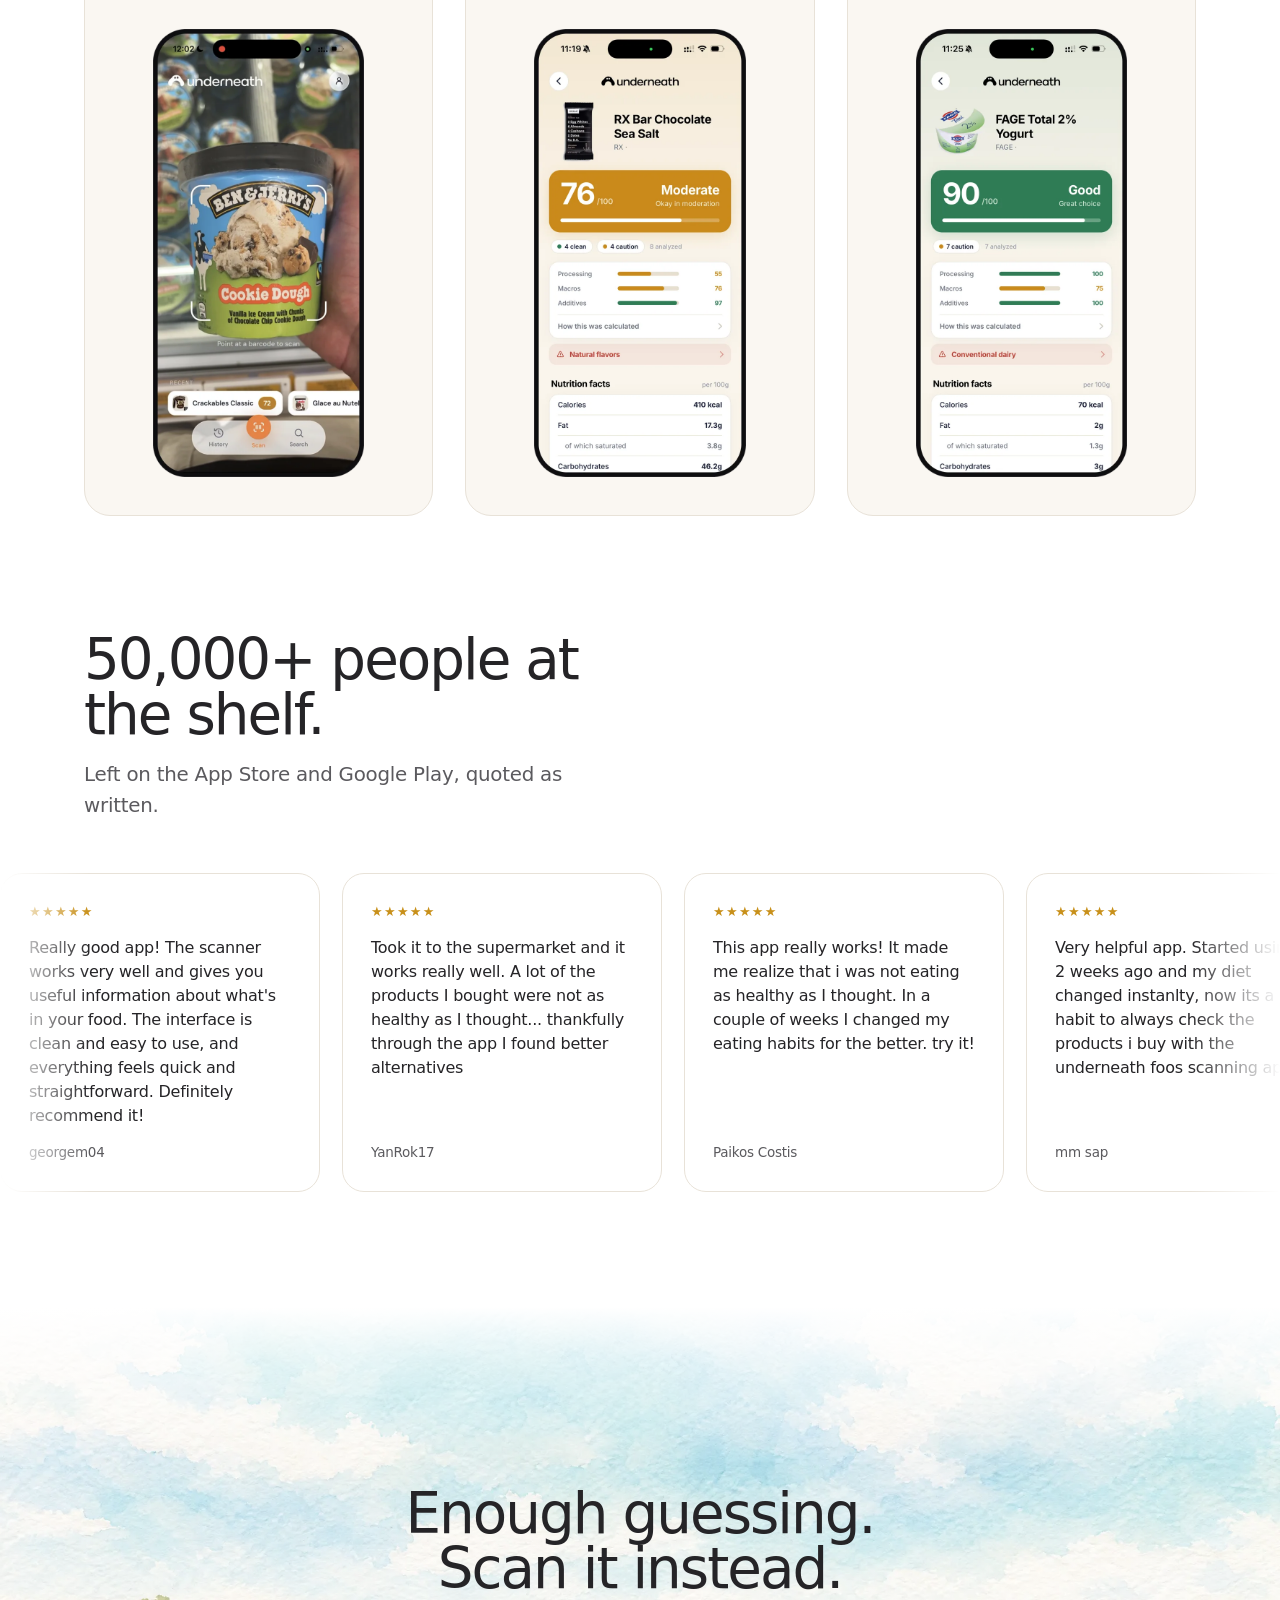
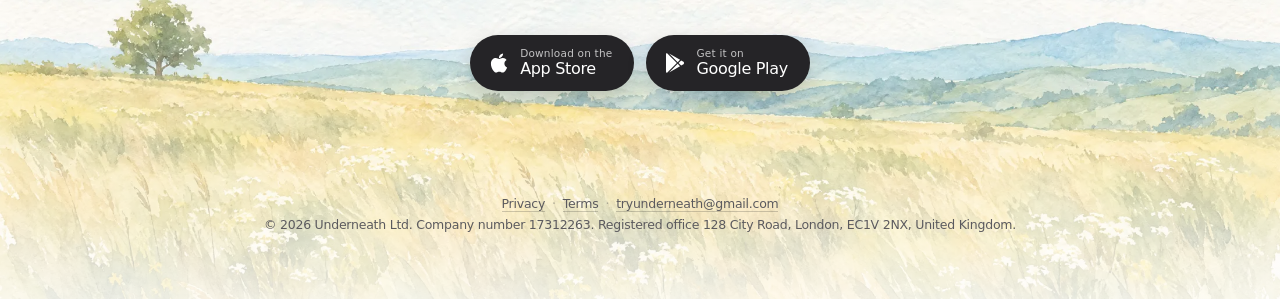
==== commit 3b59cd0e: "Show the scanner, not a jam result, on the Scan it card The card's copy is about pointing the camera" ====
--- a/index.html
+++ b/index.html
@@ -456,8 +456,8 @@
         <span class="step-n">01</span>
         <h3>Scan it</h3>
         <p>Point the camera at a barcode. The number comes back before the thing is in your trolley. No barcode match? Photograph the panel and it gets read, translated and scored anyway.</p>
-        <img src="assets/shot-jam.webp" width="586" height="1240" loading="lazy" decoding="async"
-             alt="A jar of Bonne Maman strawberry jam scored 70 out of 100 and marked Moderate, with two ingredients flagged" />
+        <img src="assets/shot-bj.webp" width="586" height="1240" loading="lazy" decoding="async"
+             alt="A tub of Ben and Jerry's Cookie Dough ice cream held in the scanner viewfinder, mid scan" />
       </article>
 
       <article class="step rise">
